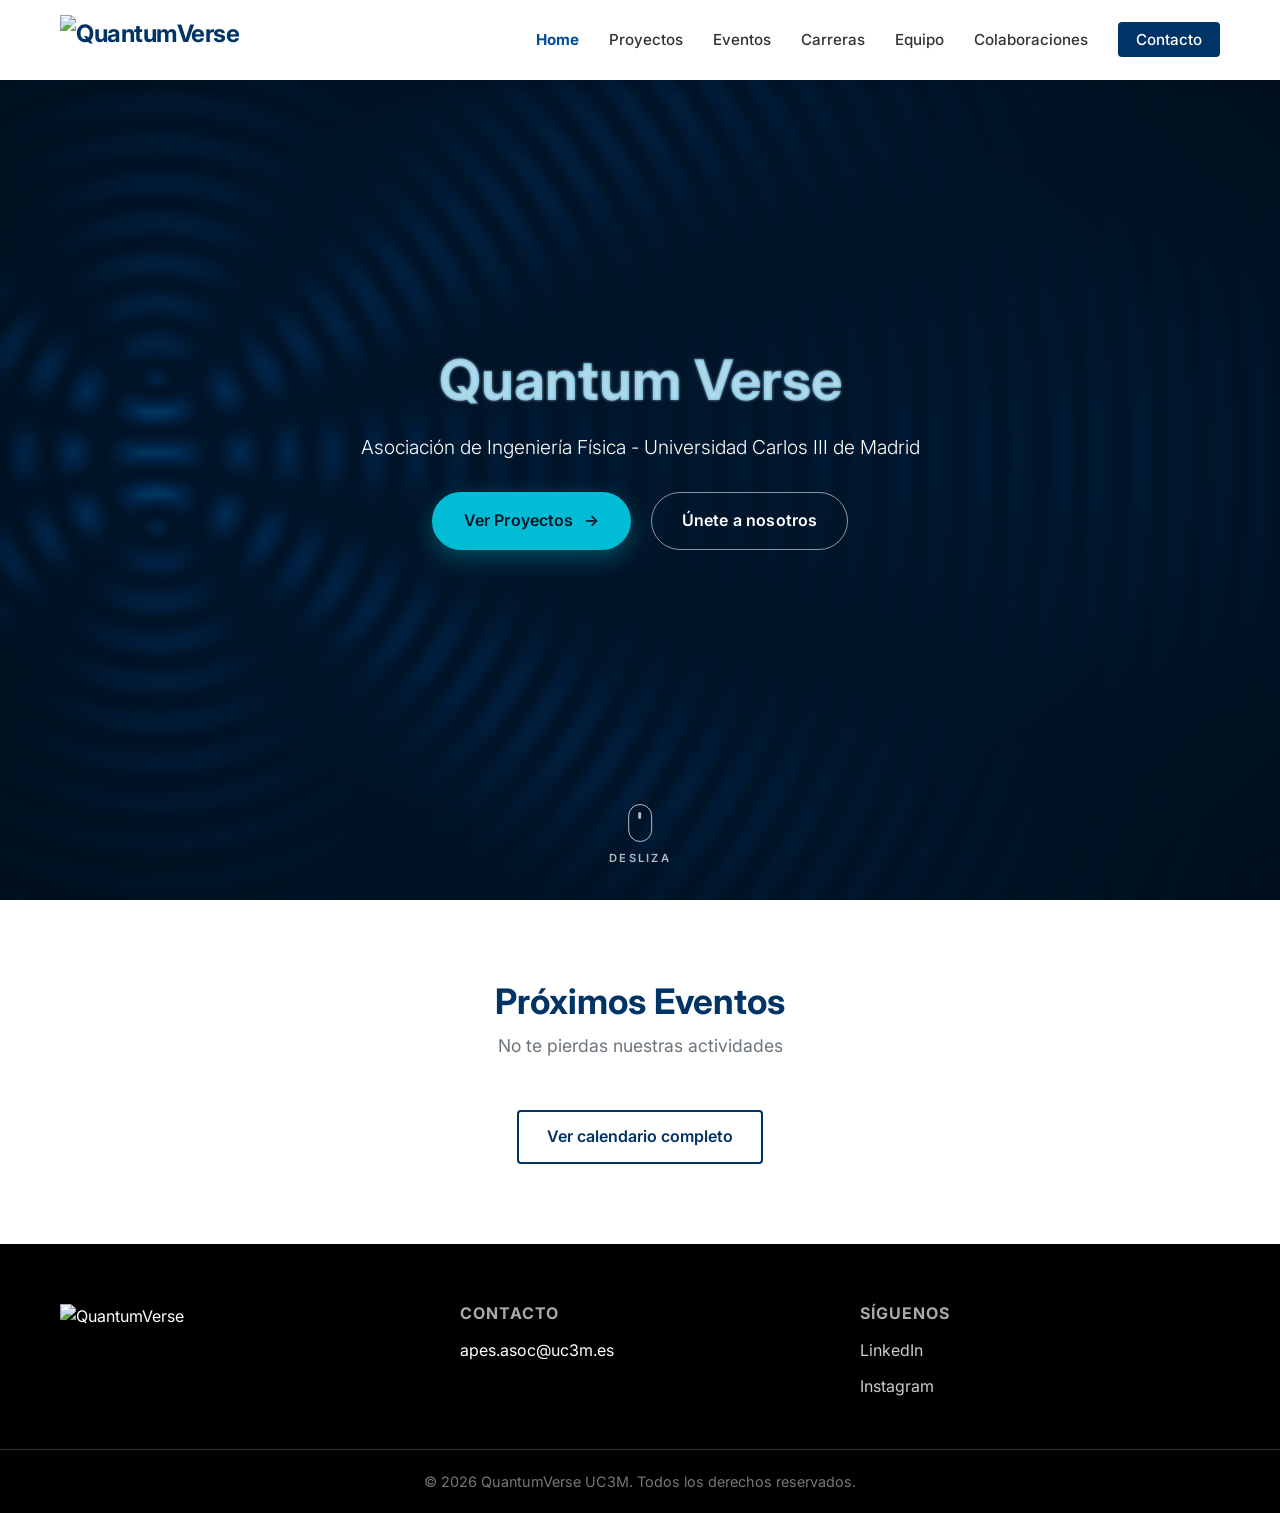
==== index.html @ 8d18c79d "Título en superposición, indicador de scroll y botones del hero - "Quantum Verse" se muestra duplica" ====
<!DOCTYPE html>
<html lang="es">
  <head>
      <meta charset="UTF-8" />
      <meta name="viewport" content="width=device-width, initial-scale=1.0" />
      <title>QuantumVerse - Asociación de Ingeniería Física UC3M</title>
      <link rel="icon" type="image/webp" href="img/logos/logo_pequeno_azul.webp" />
      <meta
        name="description"
        content="QuantumVerse: Conectando la ingeniería física con proyectos reales y el mundo profesional. Asociación de la Universidad Carlos III de Madrid."
      />
      <link rel="stylesheet" href="style.css" />
      <link rel="preconnect" href="https://fonts.googleapis.com" />
      <link rel="preconnect" href="https://fonts.gstatic.com" crossorigin />
      <link
        href="https://fonts.googleapis.com/css2?family=Inter:wght@300;400;500;600;700&display=swap"
        rel="stylesheet"
      />
  </head>

  <body>
            <!-- Navigation -->
    <nav class="navbar">
      <div class="container nav-container">
        <a href="index.html" class="logo">
          <img src="img/logos/logo_grande_blanco.webp" alt="QuantumVerse" style="height: 50px; width: auto; display: block;">
        </a>
        <button type="button" class="nav-toggle" aria-label="Abrir menú">
          <span class="hamburger"></span>
        </button>
        <ul class="nav-menu">
          <li><a href="index.html" class="nav-link active">Home</a></li>
          <li><a href="proyectos.html" class="nav-link">Proyectos</a></li>
          <li><a href="eventos.html" class="nav-link">Eventos</a></li>
          <li><a href="carreras.html" class="nav-link">Carreras</a></li>
          <li><a href="equipo.html" class="nav-link">Equipo</a></li>
          <li><a href="colaboraciones.html" class="nav-link">Colaboraciones</a></li>
          <li><a href="#contacto" class="nav-link button-primary">Contacto</a></li>
        </ul>
      </div>
    </nav>



    <!-- Hero Section -->
    <header id="hero" class="hero-section">
      <canvas id="hero-canvas" class="hero-canvas" aria-hidden="true"></canvas>
      <div class="hero-overlay"></div>
      <div class="container hero-content">
        <h1 class="hero-title quantum-title fade-in">
          <span class="qt-main">Quantum Verse</span>
          <span class="qt-ghost qt-a" aria-hidden="true">Quantum Verse</span>
          <span class="qt-ghost qt-b" aria-hidden="true">Quantum Verse</span>
        </h1>
        <p class="hero-subtitle fade-in delay-1">
          Asociación de Ingeniería Física - Universidad Carlos III de Madrid
        </p>
        <div class="hero-buttons fade-in delay-2">
          <a href="proyectos.html" class="btn btn-primary">Ver Proyectos <span aria-hidden="true">&rarr;</span></a>
          <a href="equipo.html" class="btn btn-outline">Únete a nosotros</a>
        </div>
      </div>
      <a href="#eventos" class="scroll-indicator" aria-label="Bajar a próximos eventos">
        <span class="scroll-mouse" aria-hidden="true"><span class="scroll-wheel"></span></span>
        <span class="scroll-label">Desliza</span>
      </a>
    </header>

<!-- Eventos Teaser -->
<section class="section" id="eventos">
  <div class="container">
    <div class="section-header">
      <h2>Próximos Eventos</h2>
      <p>No te pierdas nuestras actividades</p>
    </div>
<!----
    <div class="events-list">
      <div class="event-item">
        <div class="date-badge">
          <span class="day">dia</span>
          <span class="month">mes</span>
        </div>
        <div class="event-details">
          <h3>Evento</h3>
          <p>
            descripción breve del evento, charla o actividad que se va a realizar.
          </p>
          <a href="eventos.html" class="read-more">
            Más información &rarr;
          </a>
        </div>
      </div>
    </div>
  -->
    <div style="text-align: center; margin-top: 30px">
      <a
        href="eventos.html"
        class="btn btn-outline"
        style="
          border-color: var(--primary-color);
          color: var(--primary-color);
        "
      >
        Ver calendario completo
      </a>
    </div>
  </div>
</section>

    <!-- Footer -->
     <footer id="contacto">
      <!-- (Same footer content) -->
      <div class="container footer-content">
        <div class="footer-col">
          <img src="img/logos/logo_pequeno_negro.webp" alt="QuantumVerse" style="height: 80px; margin-bottom: 15px;">
          <p>
          </p>
        </div>
        <div class="footer-col">
          <h4>Contacto</h4>
          <p>apes.asoc@uc3m.es</p>
        </div>
        <div class="footer-col">
          <h4>Síguenos</h4>
          <ul class="social-links">
            <li><a href="https://www.linkedin.com/company/apes-uc3m">LinkedIn</a></li>
            <li><a href="https://www.instagram.com/qverse_uc3m/">Instagram</a></li>
          </ul>
        </div>
      </div>
      <div class="footer-bottom">
        <p>&copy; 2026 QuantumVerse UC3M. Todos los derechos reservados.</p>
      </div>
    </footer>

    <script src="script.js"></script>
    <script src="hero-waves.js"></script>
  </body>
</html>
---- style.css ----
/* =========================================
   VARIABLES GLOBALES
   ========================================= */

:root {
    --primary-color: #003366;
    --primary-light: #004d99;
    --secondary-color: #6c757d;
    --accent-color: #00bcd4;

    --text-color: #333333;
    --text-light: #f8f9fa;

    --bg-color: #ffffff;
    --bg-light: #f4f6f8;

    --border-color: #e0e0e0;

    --font-main: 'Inter', sans-serif;
    --container-width: 1200px;

    --box-shadow: 0 4px 6px rgba(0, 0, 0, 0.05);
    --transition: all 0.3s ease;
}


/* =========================================
   RESET Y ESTILOS BASE
   ========================================= */

* {
    margin: 0;
    padding: 0;
    box-sizing: border-box;
}

html {
    scroll-behavior: smooth;
}

body {
    font-family: var(--font-main);
    color: var(--text-color);
    line-height: 1.6;
    background-color: var(--bg-color);

    /* Sticky footer */
    display: flex;
    flex-direction: column;
    min-height: 100vh;
}

main.page-container {
    flex: 1;
}

h1,
h2,
h3,
h4 {
    color: var(--primary-color);
    font-weight: 700;
    line-height: 1.2;
}

a {
    text-decoration: none;
    color: inherit;
    transition: var(--transition);
}

ul {
    list-style: none;
}

img {
    max-width: 100%;
    display: block;
}


/* =========================================
   CONTENEDORES Y SECCIONES GENERALES
   ========================================= */

.container {
    max-width: var(--container-width);
    margin: 0 auto;
    padding: 0 20px;
}

.section {
    padding: 80px 0;
}

.page-section {
    padding: 60px 0;
}

.bg-light {
    background-color: var(--bg-light);
}

.bg-light-rounded {
    background-color: var(--bg-light);
    border-radius: 12px;
    padding: 40px;
    margin: 40px 0;
}


/* =========================================
   BOTONES
   ========================================= */

.btn {
    display: inline-block;
    padding: 12px 28px;
    border-radius: 4px;
    font-weight: 600;
    cursor: pointer;
    text-align: center;
    border: 2px solid transparent;
    transition: var(--transition);
}

.btn-primary {
    background-color: var(--accent-color);
    color: #fff;
}

.btn-primary:hover {
    background-color: #008ba3;
}

.btn-outline {
    border-color: #fff;
    color: #fff;
    cursor: pointer;
    transition: var(--transition);
}

.btn-outline:hover {
    background-color: #fff;
    color: var(--primary-color);
}


/* =========================================
   NAVBAR
   ========================================= */

.navbar {
    position: fixed;
    top: 0;
    left: 0;
    width: 100%;

    background-color: #ffffff;
    backdrop-filter: blur(10px);
    box-shadow: 0 2px 10px rgba(0, 0, 0, 0.1);

    z-index: 1000;
    padding: 15px 0;
}

.nav-container {
    display: flex;
    justify-content: space-between;
    align-items: center;
}

.logo {
    font-size: 1.5rem;
    font-weight: 700;
    color: var(--primary-color);
    letter-spacing: -0.5px;
}

.nav-menu {
    display: flex;
    gap: 30px;
    align-items: center;
}

.nav-link {
    font-weight: 500;
    font-size: 0.95rem;
    color: var(--text-color);
}

.nav-link:hover,
.nav-link.active {
    color: var(--primary-light);
    font-weight: 700;
}

.nav-link.button-primary {
    padding: 8px 18px;
    background-color: var(--primary-color);
    color: #fff;
    border-radius: 4px;
}

.nav-link.button-primary:hover {
    background-color: var(--primary-light);
}


/* =========================================
   MENÚ HAMBURGUESA
   ========================================= */

.nav-toggle {
    display: none;
    background: none;
    border: none;
    cursor: pointer;
    padding: 10px;
    border-radius: 8px;
}

.nav-toggle:focus-visible {
    outline: 2px solid var(--accent-color);
    outline-offset: 4px;
}

.hamburger {
    display: block;
    width: 25px;
    height: 3px;
    background-color: var(--text-color);
    position: relative;
}

.hamburger::before,
.hamburger::after {
    content: '';
    position: absolute;
    left: 0;

    width: 100%;
    height: 3px;
    background-color: var(--text-color);
}

.hamburger::before {
    top: -8px;
}

.hamburger::after {
    bottom: -8px;
}


/* =========================================
   HERO DE LA PÁGINA PRINCIPAL
   ========================================= */

.hero-section {
    height: 100vh;
    /* Fallback si no hay JS; el canvas de interferencia se pinta encima */
    background: linear-gradient(135deg, #001428 0%, var(--primary-color) 100%);

    position: relative;
    overflow: hidden;
    display: flex;
    align-items: center;

    color: #fff;
    text-align: center;
    margin-bottom: 0;
}

.hero-overlay {
    position: absolute;
    top: 0;
    left: 0;

    width: 100%;
    height: 100%;

    /* Viñeta: oscurece el centro (texto) y los bordes sin tapar las franjas */
    background:
        radial-gradient(
            ellipse 45% 35% at 50% 50%,
            rgba(0, 20, 40, 0.55) 0%,
            rgba(0, 20, 40, 0) 100%
        ),
        radial-gradient(
            ellipse at center,
            rgba(0, 0, 0, 0) 55%,
            rgba(0, 10, 20, 0.6) 100%
        );

    z-index: 1;
    pointer-events: none;
}

.hero-canvas {
    position: absolute;
    inset: 0;
    width: 100%;
    height: 100%;
    display: block;
    z-index: 0;
    pointer-events: none;
}

.hero-content {
    position: relative;
    z-index: 2;
    max-width: 800px;
}

.hero-title {
    font-size: 3.5rem;
    margin-bottom: 20px;
    color: #fff;
    line-height: 1.1;
}

.hero-subtitle {
    font-size: 1.2rem;
    margin-bottom: 30px;
    opacity: 0.9;
    font-weight: 300;
}

.hero-buttons {
    display: flex;
    gap: 20px;
    justify-content: center;
}

/* --- Título "en superposición" ---------------------------------------
   Dos copias fantasma desplazadas = dos estados. Al observarlo (hover o
   scroll) --spread pasa de 1 a 0 y el título colapsa a un único estado. */

@property --spread {
    syntax: '<number>';
    inherits: true;
    initial-value: 1;
}

.quantum-title {
    --spread: 1;
    position: relative;
    display: inline-block;
    cursor: default;
    transition: --spread 0.8s cubic-bezier(0.2, 0.8, 0.2, 1);
}

.quantum-title:hover,
.quantum-title.collapsed {
    --spread: 0;
}

.qt-main {
    display: inline-block;
    filter: blur(calc(1.5px * var(--spread)));
    opacity: calc(1 - 0.45 * var(--spread));
}

.qt-ghost {
    position: absolute;
    inset: 0;
    pointer-events: none;
    user-select: none;
    opacity: calc(0.6 * var(--spread));
    filter: blur(calc(0.6px * var(--spread)));
    mix-blend-mode: screen;
}

.qt-a {
    color: var(--accent-color);
    animation: qt-state-a 4.5s ease-in-out infinite alternate;
}

.qt-b {
    color: #7fa8ff;
    animation: qt-state-b 5.5s ease-in-out infinite alternate;
}

@keyframes qt-state-a {
    from { translate: calc(-12px * var(--spread)) calc(-3px * var(--spread)); }
    to   { translate: calc(-7px * var(--spread)) calc(2px * var(--spread)); }
}

@keyframes qt-state-b {
    from { translate: calc(11px * var(--spread)) calc(3px * var(--spread)); }
    to   { translate: calc(6px * var(--spread)) calc(-2px * var(--spread)); }
}

/* --- Botones del hero: uno relleno, otro solo borde ------------------ */

.hero-buttons .btn {
    display: inline-flex;
    align-items: center;
    justify-content: center;
    gap: 10px;
    min-width: 190px;
    padding: 14px 30px;
    border-radius: 999px;
    letter-spacing: 0.01em;
}

.hero-buttons .btn-primary {
    background-color: var(--accent-color);
    border-color: var(--accent-color);
    color: #001428;
    box-shadow: 0 8px 24px rgba(0, 188, 212, 0.35);
}

.hero-buttons .btn-primary span {
    transition: transform 0.3s ease;
}

.hero-buttons .btn-primary:hover {
    background-color: #2fd3e8;
    border-color: #2fd3e8;
    box-shadow: 0 10px 30px rgba(0, 188, 212, 0.5);
    transform: translateY(-2px);
}

.hero-buttons .btn-primary:hover span {
    transform: translateX(4px);
}

.hero-buttons .btn-outline {
    background-color: transparent;
    border: 1.5px solid rgba(255, 255, 255, 0.55);
    color: #fff;
}

.hero-buttons .btn-outline:hover {
    background-color: rgba(255, 255, 255, 0.08);
    border-color: #fff;
    color: #fff;
    transform: translateY(-2px);
}

.hero-buttons .btn:focus-visible,
.scroll-indicator:focus-visible {
    outline: 2px solid #fff;
    outline-offset: 4px;
}

/* --- Indicador de scroll --------------------------------------------- */

.scroll-indicator {
    position: absolute;
    left: 50%;
    bottom: 32px;
    z-index: 2;
    transform: translateX(-50%);

    display: flex;
    flex-direction: column;
    align-items: center;
    gap: 8px;

    color: rgba(255, 255, 255, 0.7);
    font-size: 0.7rem;
    font-weight: 600;
    letter-spacing: 0.2em;
    text-transform: uppercase;
    transition: opacity 0.4s ease, color 0.3s ease;
}

.scroll-indicator:hover {
    color: #fff;
}

.scroll-indicator.hidden {
    opacity: 0;
    pointer-events: none;
}

.scroll-mouse {
    width: 24px;
    height: 38px;
    border: 1.5px solid currentColor;
    border-radius: 12px;
    display: flex;
    justify-content: center;
    padding-top: 7px;
}

.scroll-wheel {
    width: 3px;
    height: 7px;
    border-radius: 2px;
    background-color: currentColor;
    animation: scroll-wheel 1.8s ease-in-out infinite;
}

@keyframes scroll-wheel {
    0%   { transform: translateY(0); opacity: 1; }
    70%  { transform: translateY(10px); opacity: 0; }
    100% { transform: translateY(0); opacity: 0; }
}

#eventos {
    scroll-margin-top: 80px;
}

@media (max-height: 620px) {
    .scroll-indicator {
        display: none;
    }
}

@media (prefers-reduced-motion: reduce) {
    .qt-a,
    .qt-b,
    .scroll-wheel {
        animation: none;
    }

    .qt-a { translate: calc(-9px * var(--spread)) 0; }
    .qt-b { translate: calc(9px * var(--spread)) 0; }
}


/* =========================================
   CABECERAS DE PÁGINAS INTERNAS
   ========================================= */

.page-header {
    background: linear-gradient(
        135deg,
        var(--primary-color) 0%,
        var(--primary-light) 100%
    );

    color: #fff;
    padding: 120px 0 60px;
    text-align: center;
}

.page-header h1 {
    color: #fff;
    font-size: 2.5rem;
    margin-bottom: 10px;
}

.page-header p {
    font-size: 1.2rem;
    opacity: 0.9;
}


/* =========================================
   TÍTULOS DE SECCIÓN
   ========================================= */

.join-section {
    padding-top: 60px;
    padding-bottom: 20px;
}

.join-banner {
    display: flex;
    align-items: center;
    justify-content: space-between;
    gap: 30px;
    background: linear-gradient(135deg, #f4f9ff 0%, #edf6ff 100%);
    border: 1px solid #dfeeff;
    border-radius: 18px;
    padding: 30px 32px;
    box-shadow: 0 10px 30px rgba(0, 51, 102, 0.08);
}

.join-content {
    flex: 1;
}

.join-content h2 {
    font-size: clamp(1.8rem, 2vw, 2.5rem);
    margin: 10px 0 8px;
    color: var(--primary-color);
}

.join-content p {
    color: var(--secondary-color);
    font-size: 1.02rem;
    max-width: 700px;
}

.tag-active-home {
    display: inline-block;
    background-color: rgba(0, 188, 212, 0.12);
    color: var(--primary-color);
    border-radius: 999px;
    padding: 6px 14px;
    font-size: 0.74rem;
    font-weight: 700;
    letter-spacing: 0.04em;
    text-transform: uppercase;
}

.collab-logos-wrapper {
    background: #fff;
    border: 1px solid var(--border-color);
    border-radius: 16px;
    padding: 28px 24px;
    max-width: 960px;
    margin: 0 auto 30px;
    box-shadow: 0 8px 20px rgba(0, 0, 0, 0.04);
}

.collab-logos {
    display: grid;
    grid-template-columns: repeat(3, minmax(180px, 1fr));
    align-items: center;
    gap: 24px;
}

.collab-logo-wrap {
    display: flex;
    align-items: center;
    justify-content: center;
    width: 100%;
    max-width: 300px;
    min-height: 180px;
    margin: 0 auto;
    background: #fff;
    border-radius: 14px;
    padding: 18px;
}

.collab-logo {
    width: 100%;
    max-width: 280px;
    height: 170px;
    object-fit: contain;
    margin: 0 auto;
    filter: drop-shadow(0 6px 12px rgba(0, 51, 102, 0.05));
}

.collab-logo-qm-img {
    background: #fff;
}

.section-header {
    text-align: center;
    margin-bottom: 50px;
}

.section-header h2 {
    font-size: 2.2rem;
    margin-bottom: 10px;
}

.section-header p {
    color: var(--secondary-color);
    font-size: 1.1rem;
}

.section-title {
    margin-bottom: 40px;
}

.section-title h2 {
    font-size: 1.8rem;
    margin-bottom: 10px;
}

.divider {
    width: 60px;
    height: 3px;
    background-color: var(--accent-color);
    border-radius: 2px;
}


/* =========================================
   SISTEMAS DE GRID
   ========================================= */

.grid {
    display: grid;
    gap: 30px;
}

.projects-grid {
    display: grid;
    grid-template-columns: repeat(auto-fit, minmax(320px, 1fr));
    gap: 30px;
    margin-top: 40px;
}

.careers-grid {
    grid-template-columns: repeat(auto-fit, minmax(280px, 1fr));
}


/* =========================================
   TARJETAS GENERALES
   ========================================= */

.card {
    background: #fff;
    border-radius: 8px;
    overflow: hidden;

    box-shadow: var(--box-shadow);
    transition: var(--transition);
    border: 1px solid var(--border-color);
}

.card:hover {
    transform: translateY(-5px);
    box-shadow: 0 10px 20px rgba(0, 0, 0, 0.1);
}

.card-content {
    padding: 25px;
}

.card h3 {
    margin-bottom: 10px;
    font-size: 1.4rem;
}


/* =========================================
   ETIQUETAS
   ========================================= */

.tag {
    display: inline-block;

    padding: 4px 10px;
    margin-bottom: 15px;

    background-color: var(--bg-light);
    color: var(--secondary-color);
    border-radius: 20px;

    font-size: 0.75rem;
    text-transform: uppercase;
    font-weight: 700;
}

.tag.active {
    background-color: #e3f2fd;
    color: #1976d2;
}

.tag.completed {
    background-color: #e8f5e9;
    color: #388e3c;
}


/* =========================================
   ENLACES DE LECTURA
   ========================================= */

.read-more {
    display: inline-block;
    margin-top: 15px;

    color: var(--primary-color);
    font-weight: 600;
    font-size: 0.9rem;
}

.read-more:hover {
    color: var(--accent-color);
}


/* =========================================
   LISTAS TIPO ARTÍCULO / ÍNDICE
   ========================================= */

.list-view {
    display: flex;
    flex-direction: column;
    gap: 15px;
}

.list-item {
    background: #fff;
    border: 1px solid var(--border-color);
    border-radius: 6px;
    transition: var(--transition);
}

.list-item:hover {
    background-color: #fafafa;
    border-color: #ccc;
}

.list-link {
    display: block;
    padding: 20px;
}

.list-link h3 {
    font-size: 1.2rem;
    margin-bottom: 5px;
    color: var(--text-color);
}

.list-link .meta {
    font-size: 0.85rem;
    color: var(--secondary-color);
}


/* =========================================
   CARRERAS
   ========================================= */

.career-item {
    background: #fff;
    padding: 30px;
    border-radius: 8px;
    text-align: center;

    border-top: 4px solid var(--primary-color);
    box-shadow: var(--box-shadow);
}

.icon-box {
    font-size: 2.5rem;
    margin-bottom: 20px;
}


/* =========================================
   EVENTOS
   ========================================= */

.events-list {
    display: flex;
    flex-direction: column;
    gap: 20px;
}

.event-item {
    display: flex;
    align-items: center;

    background: #fff;
    border-radius: 8px;
    overflow: hidden;

    border: 1px solid var(--border-color);
}

.date-badge {
    min-width: 100px;
    padding: 20px;

    background-color: var(--primary-color);
    color: #fff;
    text-align: center;
}

.date-badge .day {
    display: block;
    font-size: 1.8rem;
    font-weight: 700;
    line-height: 1;
}

.date-badge .month {
    text-transform: uppercase;
    font-size: 0.8rem;
    letter-spacing: 1px;
}

.event-details {
    padding: 20px;
    flex: 1;
}

.location {
    display: block;
    margin-top: 10px;

    font-size: 0.9rem;
    color: var(--secondary-color);
}


/* =========================================
   EQUIPO
   ========================================= */

.recruitment-section {
    max-width: 900px;
    margin: 0 auto;
}

.recruitment-intro {
    margin-bottom: 30px;
    text-align: center;
}

.recruitment-intro h2 {
    margin-bottom: 12px;
}

.open-positions {
    display: flex;
    flex-direction: column;
    gap: 12px;
}

.position-item {
    background-color: #fff;
    border: 1px solid var(--border-color);
    border-left: 4px solid var(--accent-color);
    border-radius: 6px;
    box-shadow: var(--box-shadow);
}

.position-item summary {
    padding: 20px 24px;
    color: var(--primary-color);
    cursor: pointer;
    font-size: 1.1rem;
    font-weight: 700;
    list-style-position: inside;
}

.position-item summary::marker {
    color: var(--accent-color);
}

.position-content {
    padding: 0 24px 24px 42px;
    color: var(--text-color);
}

.position-content p {
    margin-bottom: 14px;
}

.recruitment-form-link {
    display: block;
    width: fit-content;
    margin: 24px auto 0;
    margin-right: auto;
    margin-left: auto;
    font-size: 0.9rem;
}

.grid.team-grid {
    display: grid;
    grid-template-columns: repeat(auto-fit, minmax(220px, 1fr));
    gap: 25px;
    padding: 40px 0;
}

.team-member {
    background-color: #ffffff;
    border-radius: 12px;
    box-shadow: 0 4px 15px rgba(0, 0, 0, 0.08);

    overflow: hidden;
    padding: 0;

    display: flex;
    flex-direction: column;
    align-items: center;
    text-align: center;

    transition: transform 0.3s ease;
}

.team-member:hover {
    transform: translateY(-5px);
}

.team-avatar {
    width: 100%;
    height: 320px;

    border-radius: 0;
    object-fit: cover;
    object-position: center top;

    display: block;
}

.team-member h3 {
    padding: 0 20px;
    margin-top: 15px;
    margin-bottom: 5px;

    color: #1a1a1a;
    font-weight: 700;
    white-space: nowrap;
}

.team-member .role {
    color: #00bcd4;
    font-weight: 600;

    margin-bottom: 15px;
    padding: 0 20px;
}

.team-member .bio {
    font-size: 0.9rem;
    line-height: 1.6;

    padding: 0 25px 25px 25px;

    color: #555;
    font-weight: 300;
}


/* =========================================
   VÍDEOS RESPONSIVE
   ========================================= */

.video-container {
    position: relative;
    padding-bottom: 125%;
    height: 0;

    overflow: hidden;
    margin: 20px 0;
    border-radius: 12px;
}

.video-container iframe {
    position: absolute;
    top: 0;
    left: 0;

    width: 100%;
    height: 100%;

    border: none;
}


/* =========================================
   ARTÍCULOS ESPECÍFICOS
   ========================================= */

.article-niebla p {
    margin-bottom: 25px;
}


/* =========================================
   ELEMENTOS EXTRA / UTILIDADES
   ========================================= */

#extra-items {
    width: 100%;
}


/* =========================================
   FOOTER
   ========================================= */

footer {
    background-color: #000000;
    color: #fff;

    padding: 60px 0 20px;
    margin-top: auto;
}

.footer-content {
    display: grid;
    grid-template-columns: repeat(auto-fit, minmax(250px, 1fr));

    gap: 40px;
    margin-bottom: 40px;
}

.footer-col h3 {
    color: #fff;
    margin-bottom: 20px;
}

.footer-col h4 {
    color: #aaa;
    margin-bottom: 15px;

    font-size: 1rem;
    text-transform: uppercase;
    letter-spacing: 1px;
}

.social-links li {
    margin-bottom: 10px;
}

.social-links a {
    color: #fff;
    opacity: 0.8;
}

.social-links a:hover {
    opacity: 1;
    color: var(--accent-color);
}

.footer-bottom {
    text-align: center;

    padding-top: 20px;
    border-top: 1px solid #333;

    font-size: 0.9rem;
    color: #777;
}


/* =========================================
   ANIMACIONES
   ========================================= */

.fade-in {
    opacity: 0;
    transform: translateY(20px);

    animation: fadeIn 1s forwards;
}

.delay-1 {
    animation-delay: 0.2s;
}

.delay-2 {
    animation-delay: 0.4s;
}

@keyframes fadeIn {
    to {
        opacity: 1;
        transform: translateY(0);
    }
}


/* =========================================
   RESPONSIVE - TABLET Y MÓVIL
   ========================================= */

@media (max-width: 768px) {
    .nav-menu {
        position: fixed;
        top: 70px;
        left: 0;

        width: 100%;
        min-height: calc(100vh - 70px);

        background-color: #fff;
        flex-direction: column;
        justify-content: flex-start;

        padding: 20px;
        box-shadow: 0 4px 6px rgba(0, 0, 0, 0.1);

        display: none;
        visibility: hidden;
        opacity: 0;
        transition: opacity 0.25s ease-in-out, visibility 0.25s ease-in-out;
        z-index: 1001;
        pointer-events: auto;
    }

    .nav-menu.active {
        display: flex;
        visibility: visible;
        opacity: 1;
    }

    .nav-toggle {
        display: block;
        z-index: 1002;
        pointer-events: auto;
    }

    .hero-title {
        font-size: 2.5rem;
    }

    .hero-buttons {
        flex-direction: column;
    }

    .page-header h1 {
        font-size: 2rem;
    }

    .event-item {
        flex-direction: column;
        align-items: stretch;
    }

    .date-badge {
        width: 100%;
    }

    .team-member h3 {
        white-space: normal;
    }
}
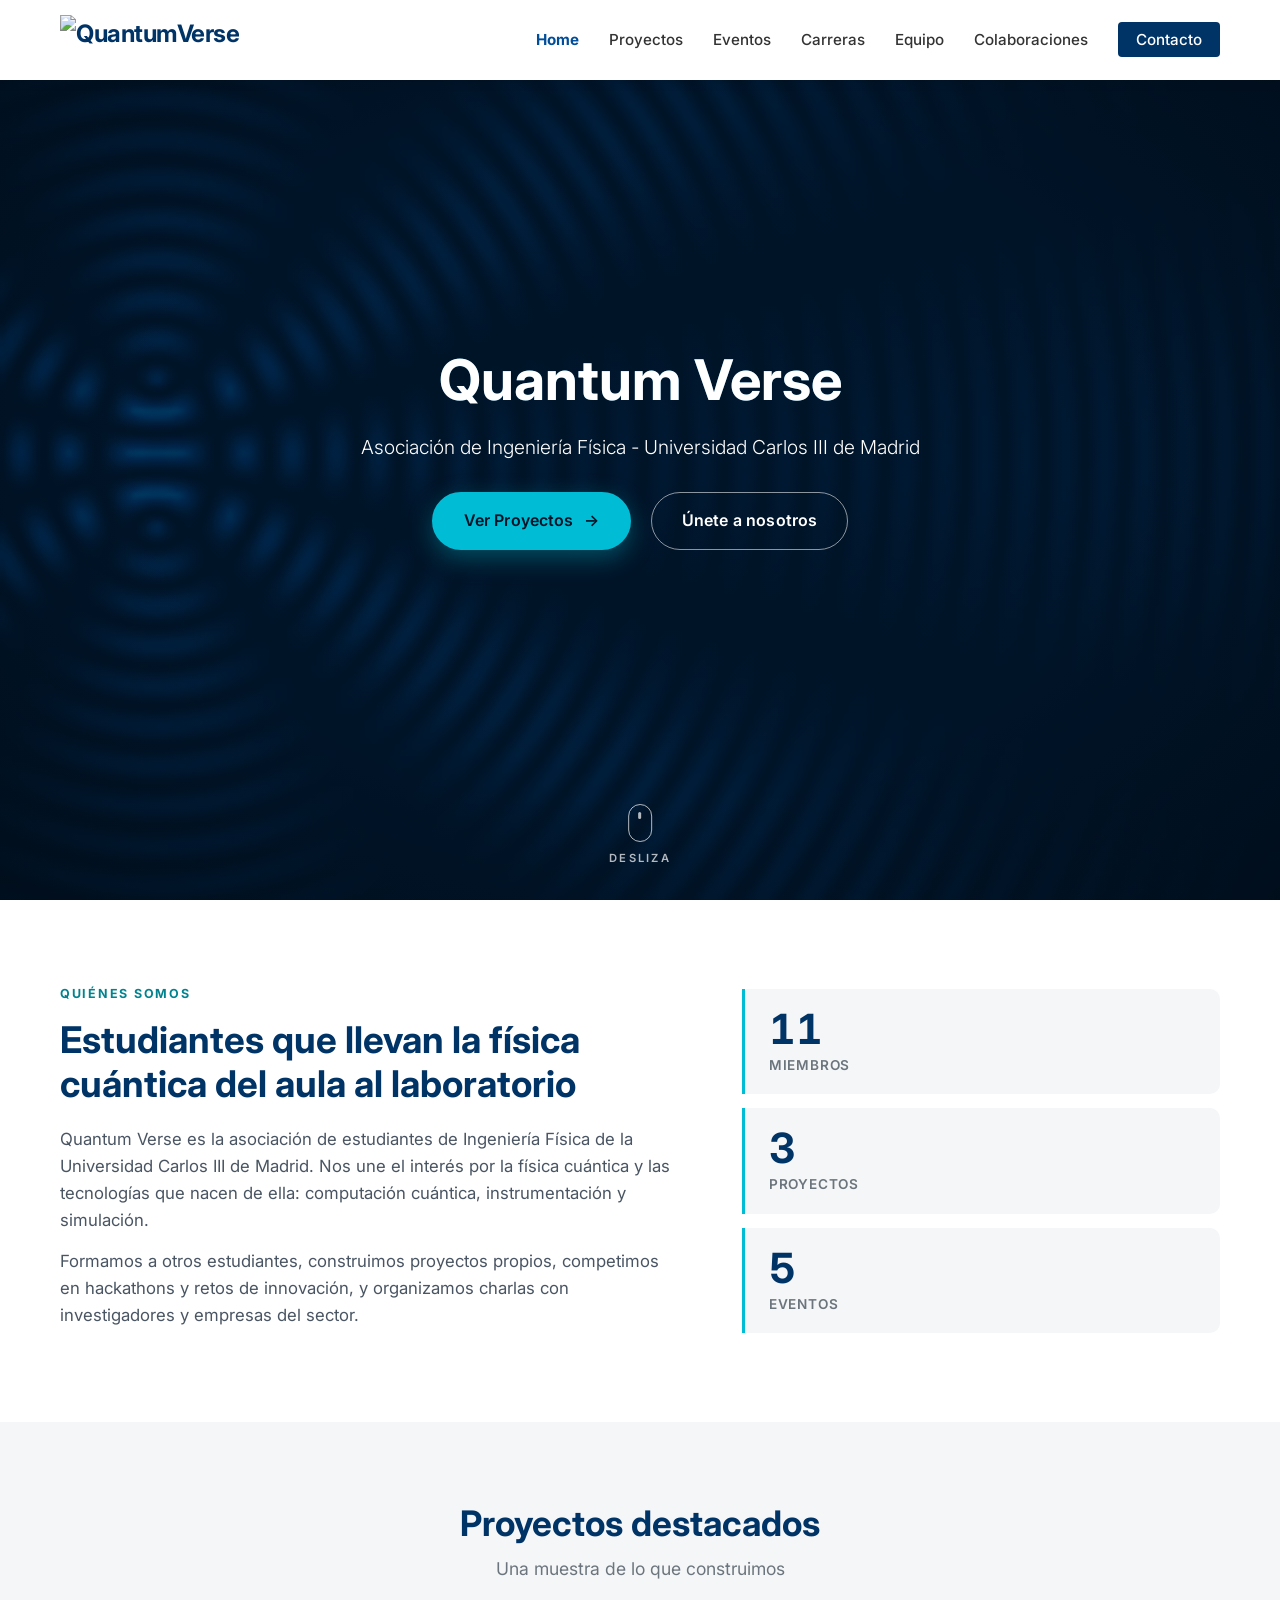
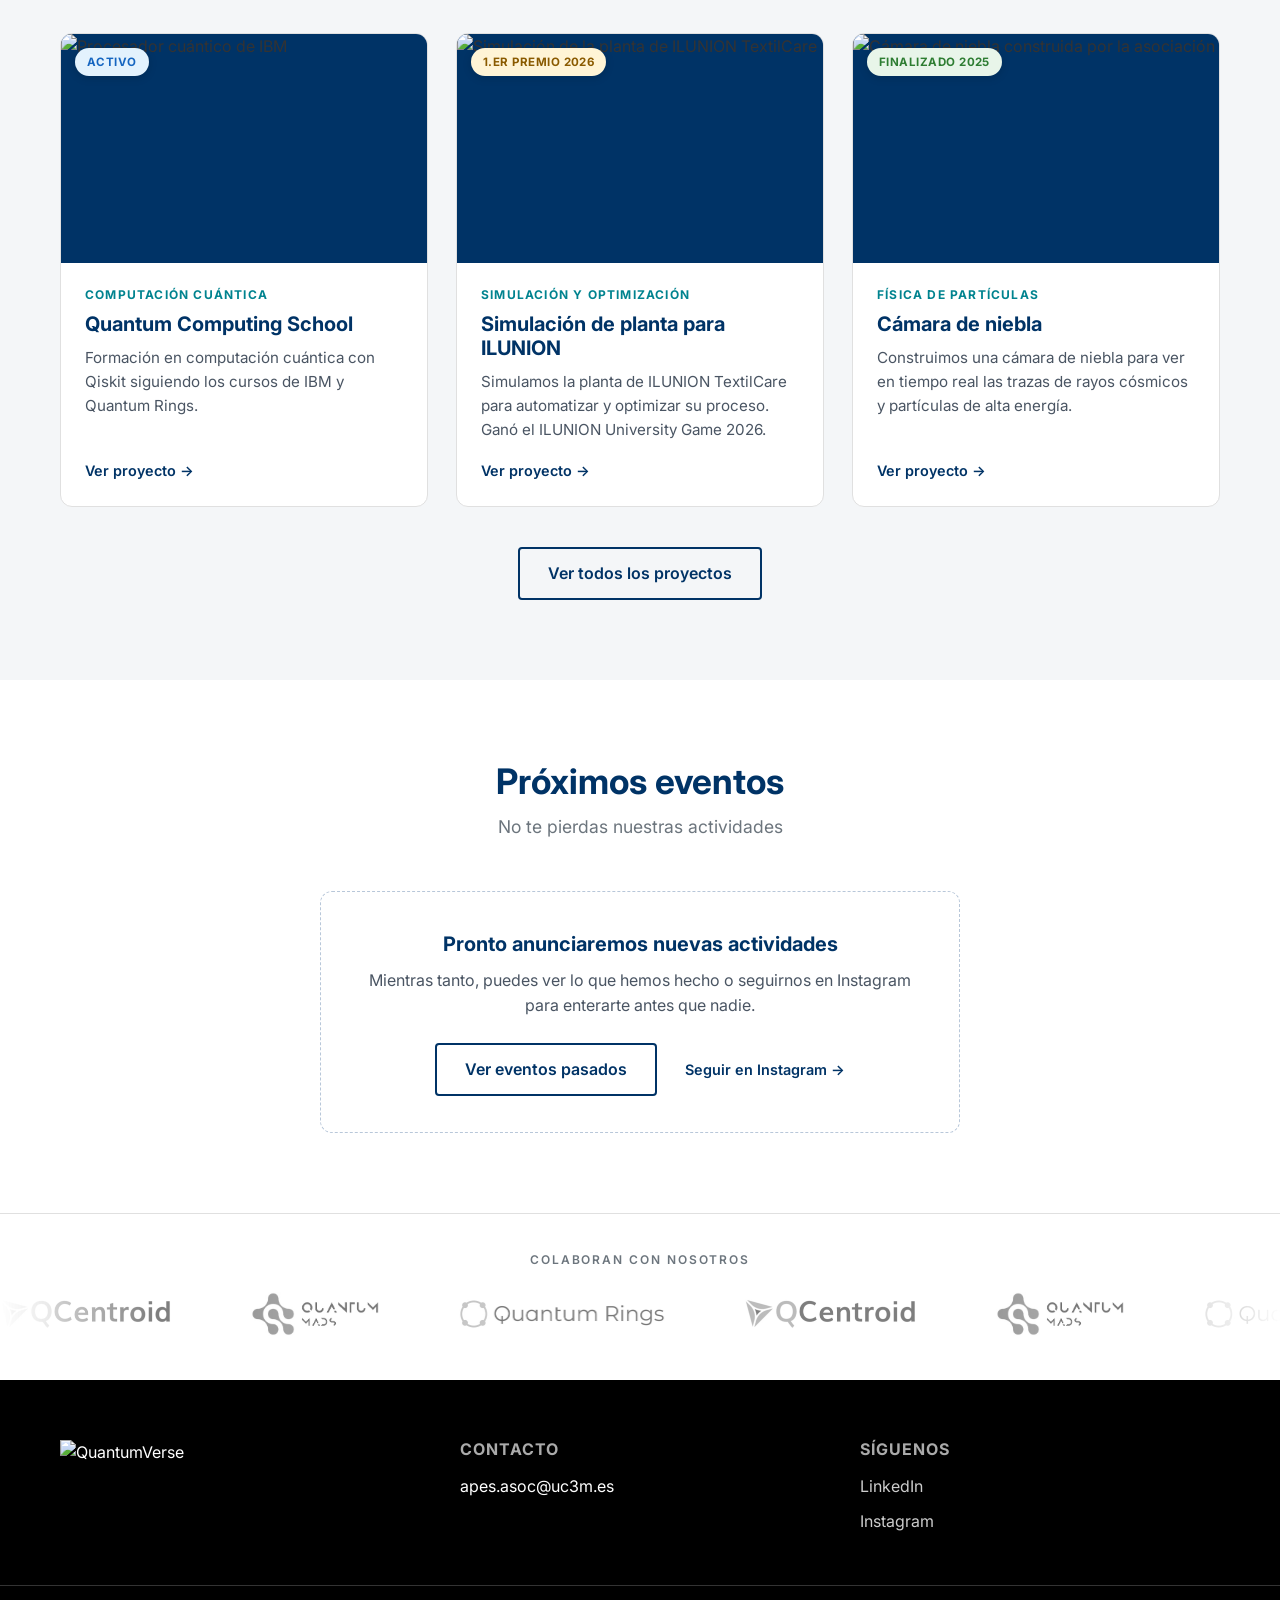
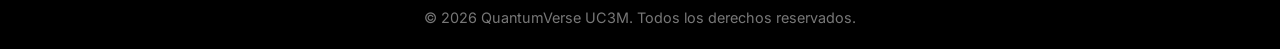
==== commit 85095342: "Home: quiénes somos, proyectos destacados, eventos y colaboradores - Quiénes somos con descripción y" ====
--- a/index.html
+++ b/index.html
@@ -60,52 +60,166 @@
           <a href="equipo.html" class="btn btn-outline">Únete a nosotros</a>
         </div>
       </div>
-      <a href="#eventos" class="scroll-indicator" aria-label="Bajar a próximos eventos">
+      <a href="#quienes-somos" class="scroll-indicator" aria-label="Bajar a quiénes somos">
         <span class="scroll-mouse" aria-hidden="true"><span class="scroll-wheel"></span></span>
         <span class="scroll-label">Desliza</span>
       </a>
     </header>
 
-<!-- Eventos Teaser -->
-<section class="section" id="eventos">
-  <div class="container">
-    <div class="section-header">
-      <h2>Próximos Eventos</h2>
-      <p>No te pierdas nuestras actividades</p>
-    </div>
-<!----
-    <div class="events-list">
-      <div class="event-item">
-        <div class="date-badge">
-          <span class="day">dia</span>
-          <span class="month">mes</span>
-        </div>
-        <div class="event-details">
-          <h3>Evento</h3>
+    <!-- Quiénes somos -->
+    <section class="section about-section" id="quienes-somos">
+      <div class="container about-grid">
+        <div class="about-text">
+          <span class="eyebrow">Quiénes somos</span>
+          <h2>Estudiantes que llevan la física cuántica del aula al laboratorio</h2>
           <p>
-            descripción breve del evento, charla o actividad que se va a realizar.
+            Quantum Verse es la asociación de estudiantes de Ingeniería Física de la
+            Universidad Carlos III de Madrid. Nos une el interés por la física cuántica
+            y las tecnologías que nacen de ella: computación cuántica, instrumentación
+            y simulación.
           </p>
-          <a href="eventos.html" class="read-more">
-            Más información &rarr;
-          </a>
-        </div>
-      </div>
-    </div>
-  -->
-    <div style="text-align: center; margin-top: 30px">
-      <a
-        href="eventos.html"
-        class="btn btn-outline"
-        style="
-          border-color: var(--primary-color);
-          color: var(--primary-color);
-        "
-      >
-        Ver calendario completo
-      </a>
-    </div>
-  </div>
-</section>
+          <p>
+            Formamos a otros estudiantes, construimos proyectos propios, competimos en
+            hackathons y retos de innovación, y organizamos charlas con investigadores
+            y empresas del sector.
+          </p>
+        </div>
+        <dl class="stats">
+          <div class="stat">
+            <dt>Miembros</dt>
+            <dd><span class="counter" data-target="11">11</span></dd>
+          </div>
+          <div class="stat">
+            <dt>Proyectos</dt>
+            <dd><span class="counter" data-target="3">3</span></dd>
+          </div>
+          <div class="stat">
+            <dt>Eventos</dt>
+            <dd><span class="counter" data-target="5">5</span></dd>
+          </div>
+        </dl>
+      </div>
+    </section>
+
+    <!-- Proyectos destacados -->
+    <section class="section bg-light" id="proyectos-destacados">
+      <div class="container">
+        <div class="section-header">
+          <h2>Proyectos destacados</h2>
+          <p>Una muestra de lo que construimos</p>
+        </div>
+        <div class="featured-grid">
+          <article class="featured-card">
+            <a href="articulo.html?id=quantumschool" class="featured-link">
+              <div class="featured-media">
+                <img src="img/proyectos/quantum/IBMQChip.webp" alt="Procesador cuántico de IBM" loading="lazy" />
+                <span class="status status-active">Activo</span>
+              </div>
+              <div class="featured-body">
+                <span class="area">Computación cuántica</span>
+                <h3>Quantum Computing School</h3>
+                <p>Formación en computación cuántica con Qiskit siguiendo los cursos de IBM y Quantum Rings.</p>
+                <span class="read-more">Ver proyecto &rarr;</span>
+              </div>
+            </a>
+          </article>
+          <article class="featured-card">
+            <a href="articulo.html?id=ilunion-26" class="featured-link">
+              <div class="featured-media">
+                <img src="img/eventos/ilunion_26/simulacion-planta.webp" alt="Simulación de la planta de ILUNION TextilCare" loading="lazy" />
+                <span class="status status-award">1.er premio 2026</span>
+              </div>
+              <div class="featured-body">
+                <span class="area">Simulación y optimización</span>
+                <h3>Simulación de planta para ILUNION</h3>
+                <p>Simulamos la planta de ILUNION TextilCare para automatizar y optimizar su proceso. Ganó el ILUNION University Game 2026.</p>
+                <span class="read-more">Ver proyecto &rarr;</span>
+              </div>
+            </a>
+          </article>
+          <article class="featured-card">
+            <a href="articulo.html?id=niebla" class="featured-link">
+              <div class="featured-media">
+                <img src="img/proyectos/niebla/pesas.webp" alt="Cámara de niebla construida por la asociación" loading="lazy" />
+                <span class="status status-done">Finalizado 2025</span>
+              </div>
+              <div class="featured-body">
+                <span class="area">Física de partículas</span>
+                <h3>Cámara de niebla</h3>
+                <p>Construimos una cámara de niebla para ver en tiempo real las trazas de rayos cósmicos y partículas de alta energía.</p>
+                <span class="read-more">Ver proyecto &rarr;</span>
+              </div>
+            </a>
+          </article>
+        </div>
+        <div class="section-cta">
+          <a href="proyectos.html" class="btn btn-outline-dark">Ver todos los proyectos</a>
+        </div>
+      </div>
+    </section>
+
+    <!-- Próximos eventos -->
+    <section class="section" id="eventos">
+      <div class="container">
+        <div class="section-header">
+          <h2>Próximos eventos</h2>
+          <p>No te pierdas nuestras actividades</p>
+        </div>
+        <!--
+          Cuando haya un evento confirmado, sustituye el bloque .events-empty
+          por una tarjeta como esta:
+
+          <div class="events-list">
+            <div class="event-item">
+              <div class="date-badge">
+                <span class="day">29</span>
+                <span class="month">MAY</span>
+              </div>
+              <div class="event-details">
+                <h3>Título del evento</h3>
+                <p>Descripción breve de la charla o actividad.</p>
+                <a href="eventos.html" class="read-more">Más información &rarr;</a>
+              </div>
+            </div>
+          </div>
+        -->
+        <div class="events-empty">
+          <p class="events-empty-title">Pronto anunciaremos nuevas actividades</p>
+          <p>Mientras tanto, puedes ver lo que hemos hecho o seguirnos en Instagram para enterarte antes que nadie.</p>
+          <div class="events-empty-actions">
+            <a href="eventos.html" class="btn btn-outline-dark">Ver eventos pasados</a>
+            <a href="https://www.instagram.com/qverse_uc3m/" class="read-more" target="_blank" rel="noopener">Seguir en Instagram &rarr;</a>
+          </div>
+        </div>
+      </div>
+    </section>
+
+    <!-- Colaboradores -->
+    <section class="partners-strip" aria-labelledby="partners-title">
+      <div class="container">
+        <p class="partners-title" id="partners-title">Colaboran con nosotros</p>
+      </div>
+      <div class="marquee">
+        <div class="marquee-track">
+          <ul class="marquee-group">
+            <li><img src="img/colaboraciones/qc_strip.webp" alt="QCentroid" class="partner-logo" /></li>
+            <li><img src="img/colaboraciones/qm_strip.webp" alt="Quantum Mads" class="partner-logo partner-logo-tall" /></li>
+            <li><img src="img/colaboraciones/qr_strip.webp" alt="Quantum Rings" class="partner-logo" /></li>
+            <li aria-hidden="true"><img src="img/colaboraciones/qc_strip.webp" alt="" class="partner-logo" /></li>
+            <li aria-hidden="true"><img src="img/colaboraciones/qm_strip.webp" alt="" class="partner-logo partner-logo-tall" /></li>
+            <li aria-hidden="true"><img src="img/colaboraciones/qr_strip.webp" alt="" class="partner-logo" /></li>
+          </ul>
+          <ul class="marquee-group" aria-hidden="true">
+            <li><img src="img/colaboraciones/qc_strip.webp" alt="" class="partner-logo" /></li>
+            <li><img src="img/colaboraciones/qm_strip.webp" alt="" class="partner-logo partner-logo-tall" /></li>
+            <li><img src="img/colaboraciones/qr_strip.webp" alt="" class="partner-logo" /></li>
+            <li><img src="img/colaboraciones/qc_strip.webp" alt="" class="partner-logo" /></li>
+            <li><img src="img/colaboraciones/qm_strip.webp" alt="" class="partner-logo partner-logo-tall" /></li>
+            <li><img src="img/colaboraciones/qr_strip.webp" alt="" class="partner-logo" /></li>
+          </ul>
+        </div>
+      </div>
+    </section>
 
     <!-- Footer -->
      <footer id="contacto">
--- a/style.css
+++ b/style.css
@@ -358,8 +358,8 @@
 
 .qt-main {
     display: inline-block;
-    filter: blur(calc(1.5px * var(--spread)));
-    opacity: calc(1 - 0.45 * var(--spread));
+    position: relative;
+    z-index: 1;
 }
 
 .qt-ghost {
@@ -367,9 +367,7 @@
     inset: 0;
     pointer-events: none;
     user-select: none;
-    opacity: calc(0.6 * var(--spread));
-    filter: blur(calc(0.6px * var(--spread)));
-    mix-blend-mode: screen;
+    opacity: calc(0.45 * var(--spread));
 }
 
 .qt-a {
@@ -383,13 +381,13 @@
 }
 
 @keyframes qt-state-a {
-    from { translate: calc(-12px * var(--spread)) calc(-3px * var(--spread)); }
-    to   { translate: calc(-7px * var(--spread)) calc(2px * var(--spread)); }
+    from { translate: calc(-4px * var(--spread)) calc(-1px * var(--spread)); }
+    to   { translate: calc(-2px * var(--spread)) calc(1px * var(--spread)); }
 }
 
 @keyframes qt-state-b {
-    from { translate: calc(11px * var(--spread)) calc(3px * var(--spread)); }
-    to   { translate: calc(6px * var(--spread)) calc(-2px * var(--spread)); }
+    from { translate: calc(4px * var(--spread)) calc(1px * var(--spread)); }
+    to   { translate: calc(2px * var(--spread)) calc(-1px * var(--spread)); }
 }
 
 /* --- Botones del hero: uno relleno, otro solo borde ------------------ */
@@ -501,6 +499,7 @@
     100% { transform: translateY(0); opacity: 0; }
 }
 
+#quienes-somos,
 #eventos {
     scroll-margin-top: 80px;
 }
@@ -518,8 +517,358 @@
         animation: none;
     }
 
-    .qt-a { translate: calc(-9px * var(--spread)) 0; }
-    .qt-b { translate: calc(9px * var(--spread)) 0; }
+    .qt-a { translate: calc(-3px * var(--spread)) 0; }
+    .qt-b { translate: calc(3px * var(--spread)) 0; }
+}
+
+
+/* =========================================
+   HOME: QUIÉNES SOMOS EN CIFRAS
+   ========================================= */
+
+.eyebrow {
+    display: inline-block;
+    margin-bottom: 14px;
+    color: #00838f;
+    font-size: 0.78rem;
+    font-weight: 700;
+    letter-spacing: 0.14em;
+    text-transform: uppercase;
+}
+
+.about-grid {
+    display: grid;
+    grid-template-columns: minmax(0, 1.3fr) minmax(0, 1fr);
+    gap: 60px;
+    align-items: center;
+}
+
+.about-text h2 {
+    font-size: clamp(1.7rem, 3vw, 2.3rem);
+    margin-bottom: 20px;
+    text-wrap: balance;
+}
+
+.about-text p {
+    max-width: 62ch;
+    margin-bottom: 14px;
+    color: #4a5563;
+    font-size: 1.05rem;
+}
+
+.stats {
+    display: grid;
+    gap: 14px;
+}
+
+.stat {
+    display: flex;
+    flex-direction: column-reverse;
+    gap: 2px;
+    padding: 18px 24px;
+    border-left: 3px solid var(--accent-color);
+    background-color: var(--bg-light);
+    border-radius: 0 10px 10px 0;
+}
+
+.stat dd {
+    color: var(--primary-color);
+    font-size: 2.6rem;
+    font-weight: 700;
+    line-height: 1.1;
+    font-variant-numeric: tabular-nums;
+}
+
+.stat dt {
+    color: var(--secondary-color);
+    font-size: 0.85rem;
+    font-weight: 600;
+    letter-spacing: 0.06em;
+    text-transform: uppercase;
+}
+
+
+/* =========================================
+   HOME: PROYECTOS DESTACADOS
+   ========================================= */
+
+.featured-grid {
+    display: grid;
+    grid-template-columns: repeat(auto-fit, minmax(280px, 1fr));
+    gap: 28px;
+}
+
+.featured-card {
+    background-color: #fff;
+    border: 1px solid var(--border-color);
+    border-radius: 12px;
+    overflow: hidden;
+    transition: transform 0.3s ease, box-shadow 0.3s ease;
+}
+
+.featured-card:hover {
+    transform: translateY(-4px);
+    box-shadow: 0 14px 30px rgba(0, 51, 102, 0.12);
+}
+
+.featured-link {
+    display: flex;
+    flex-direction: column;
+    height: 100%;
+}
+
+.featured-link:focus-visible {
+    outline: 2px solid var(--accent-color);
+    outline-offset: -2px;
+}
+
+.featured-media {
+    position: relative;
+    aspect-ratio: 16 / 10;
+    background-color: var(--primary-color);
+    overflow: hidden;
+}
+
+.featured-media img {
+    width: 100%;
+    height: 100%;
+    object-fit: cover;
+    transition: transform 0.5s ease;
+}
+
+.featured-card:hover .featured-media img {
+    transform: scale(1.04);
+}
+
+.status {
+    position: absolute;
+    top: 14px;
+    left: 14px;
+    padding: 5px 12px;
+    border-radius: 999px;
+    font-size: 0.72rem;
+    font-weight: 700;
+    letter-spacing: 0.04em;
+    text-transform: uppercase;
+    box-shadow: 0 2px 8px rgba(0, 0, 0, 0.15);
+}
+
+.status-active {
+    background-color: #e3f2fd;
+    color: #1565c0;
+}
+
+.status-award {
+    background-color: #fff4d6;
+    color: #8a5a00;
+}
+
+.status-done {
+    background-color: #e8f5e9;
+    color: #2e7d32;
+}
+
+.featured-body {
+    display: flex;
+    flex-direction: column;
+    flex: 1;
+    padding: 22px 24px 24px;
+}
+
+.featured-body .area {
+    margin-bottom: 8px;
+    color: #00838f;
+    font-size: 0.75rem;
+    font-weight: 700;
+    letter-spacing: 0.1em;
+    text-transform: uppercase;
+}
+
+.featured-body h3 {
+    margin-bottom: 10px;
+    font-size: 1.25rem;
+}
+
+.featured-body p {
+    color: #4a5563;
+    font-size: 0.95rem;
+}
+
+.featured-body .read-more {
+    margin-top: auto;
+    padding-top: 16px;
+}
+
+.section-cta {
+    margin-top: 40px;
+    text-align: center;
+}
+
+.btn-outline-dark {
+    border-color: var(--primary-color);
+    color: var(--primary-color);
+}
+
+.btn-outline-dark:hover {
+    background-color: var(--primary-color);
+    color: #fff;
+}
+
+
+/* =========================================
+   HOME: PRÓXIMOS EVENTOS (estado de reserva)
+   ========================================= */
+
+.events-empty {
+    max-width: 640px;
+    margin: 0 auto;
+    padding: 36px 32px;
+    border: 1px dashed #b8c7d9;
+    border-radius: 12px;
+    text-align: center;
+    color: #4a5563;
+}
+
+.events-empty-title {
+    margin-bottom: 8px;
+    color: var(--primary-color);
+    font-size: 1.25rem;
+    font-weight: 700;
+}
+
+.events-empty-actions {
+    display: flex;
+    flex-wrap: wrap;
+    align-items: center;
+    justify-content: center;
+    gap: 12px 28px;
+    margin-top: 24px;
+}
+
+.events-empty-actions .read-more {
+    margin-top: 0;
+}
+
+
+/* =========================================
+   HOME: FRANJA DE COLABORADORES
+   ========================================= */
+
+.partners-strip {
+    padding: 36px 0 44px;
+    border-top: 1px solid var(--border-color);
+    background-color: #fff;
+}
+
+.partners-title {
+    margin-bottom: 22px;
+    color: var(--secondary-color);
+    font-size: 0.75rem;
+    font-weight: 600;
+    letter-spacing: 0.16em;
+    text-align: center;
+    text-transform: uppercase;
+}
+
+.marquee {
+    overflow: hidden;
+    -webkit-mask-image: linear-gradient(90deg, transparent, #000 12%, #000 88%, transparent);
+    mask-image: linear-gradient(90deg, transparent, #000 12%, #000 88%, transparent);
+}
+
+.marquee-track {
+    display: flex;
+    width: max-content;
+    animation: marquee 40s linear infinite;
+}
+
+.marquee:hover .marquee-track {
+    animation-play-state: paused;
+}
+
+.marquee-group {
+    display: flex;
+    align-items: center;
+    gap: 80px;
+    padding-right: 80px;
+}
+
+.partner-logo {
+    height: 30px;
+    width: auto;
+    max-width: none;
+    filter: grayscale(1);
+    opacity: 0.6;
+    mix-blend-mode: multiply;
+    transition: filter 0.3s ease, opacity 0.3s ease;
+}
+
+.partner-logo-tall {
+    height: 44px;
+}
+
+.partner-logo:hover {
+    filter: none;
+    opacity: 1;
+}
+
+@keyframes marquee {
+    to { transform: translateX(-50%); }
+}
+
+@media (max-width: 768px) {
+    .about-grid {
+        grid-template-columns: 1fr;
+        gap: 36px;
+    }
+
+    .stats {
+        grid-template-columns: repeat(3, minmax(0, 1fr));
+        gap: 10px;
+    }
+
+    .stat {
+        padding: 14px 12px;
+    }
+
+    .stat dd {
+        font-size: 2rem;
+    }
+
+    .stat dt {
+        font-size: 0.7rem;
+        letter-spacing: 0.03em;
+    }
+
+    .marquee-group {
+        gap: 56px;
+        padding-right: 56px;
+    }
+}
+
+@media (prefers-reduced-motion: reduce) {
+    /* Sin desplazamiento: solo una copia de los logos, centrada */
+    .marquee {
+        -webkit-mask-image: none;
+        mask-image: none;
+    }
+
+    .marquee-track {
+        width: auto;
+        justify-content: center;
+        animation: none;
+    }
+
+    .marquee-group {
+        flex-wrap: wrap;
+        justify-content: center;
+        padding-right: 0;
+    }
+
+    .marquee-group[aria-hidden="true"],
+    .marquee-group li[aria-hidden="true"] {
+        display: none;
+    }
 }
 
 
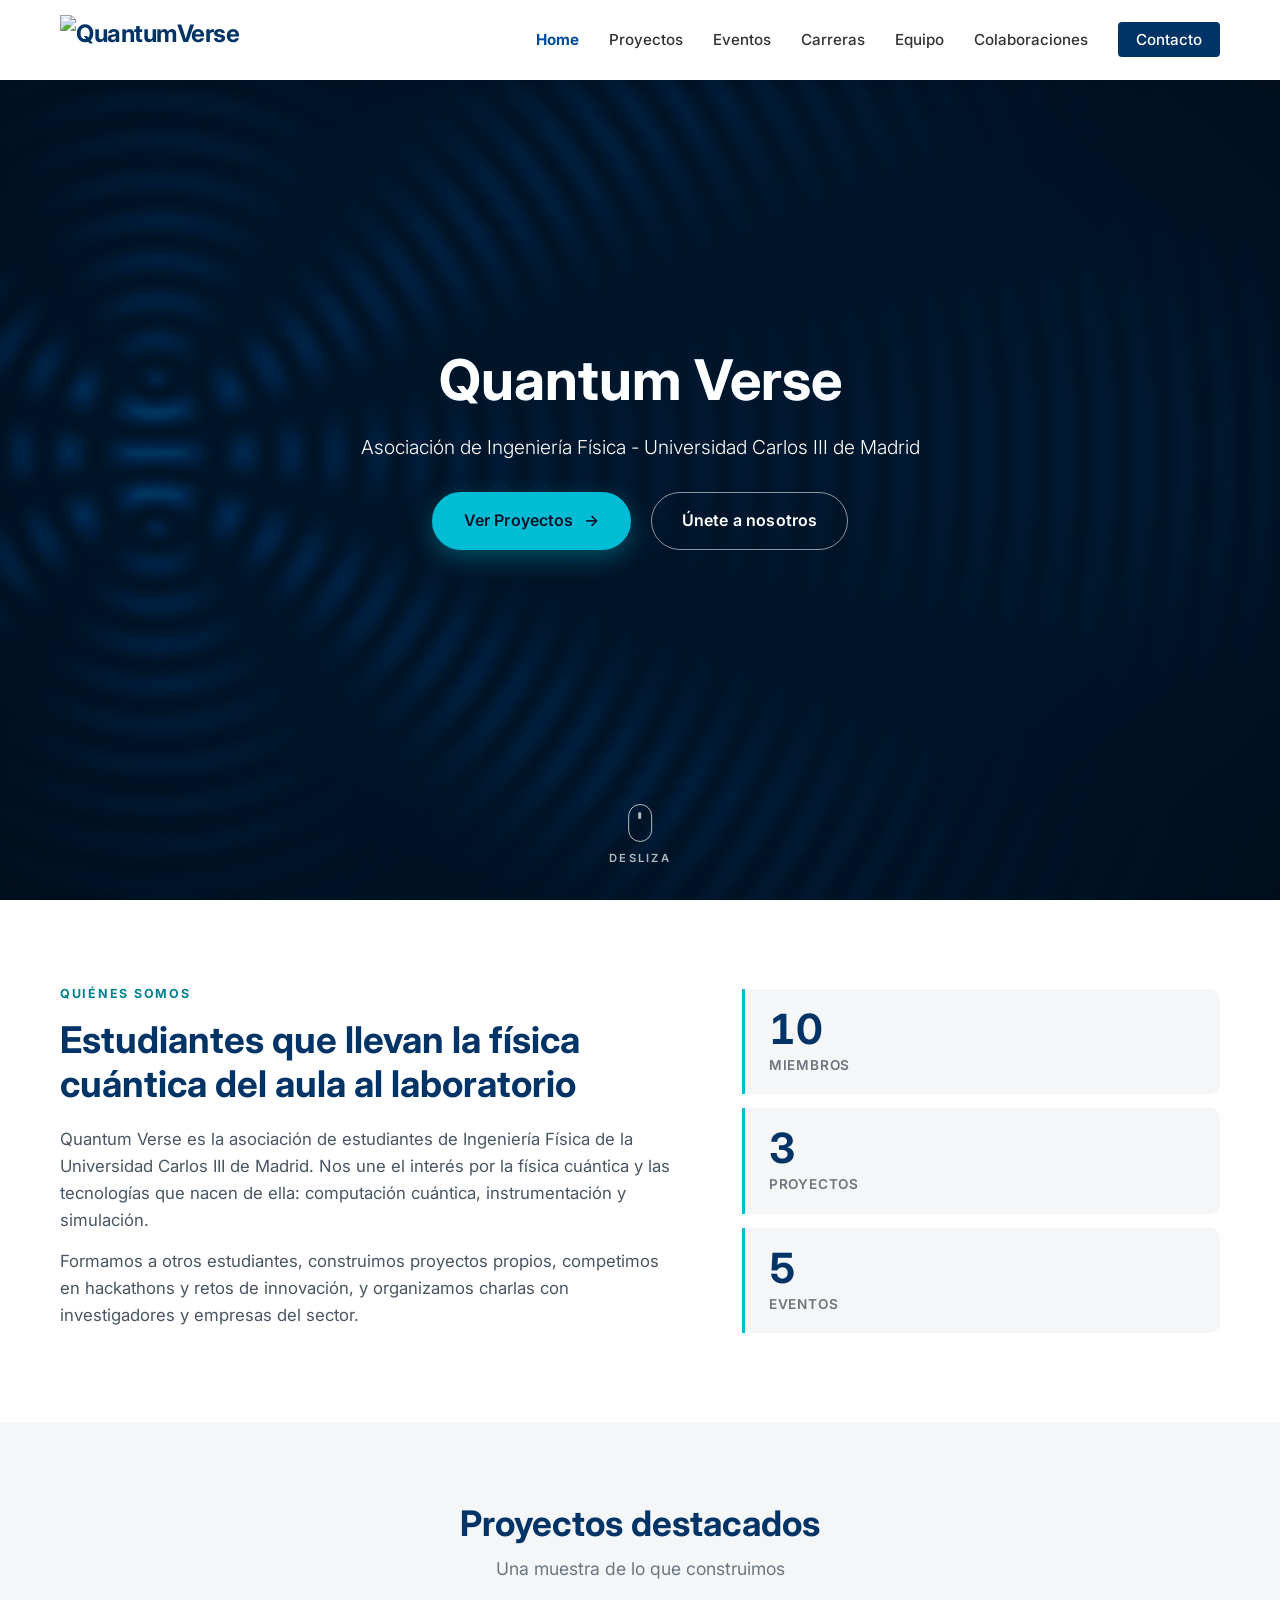
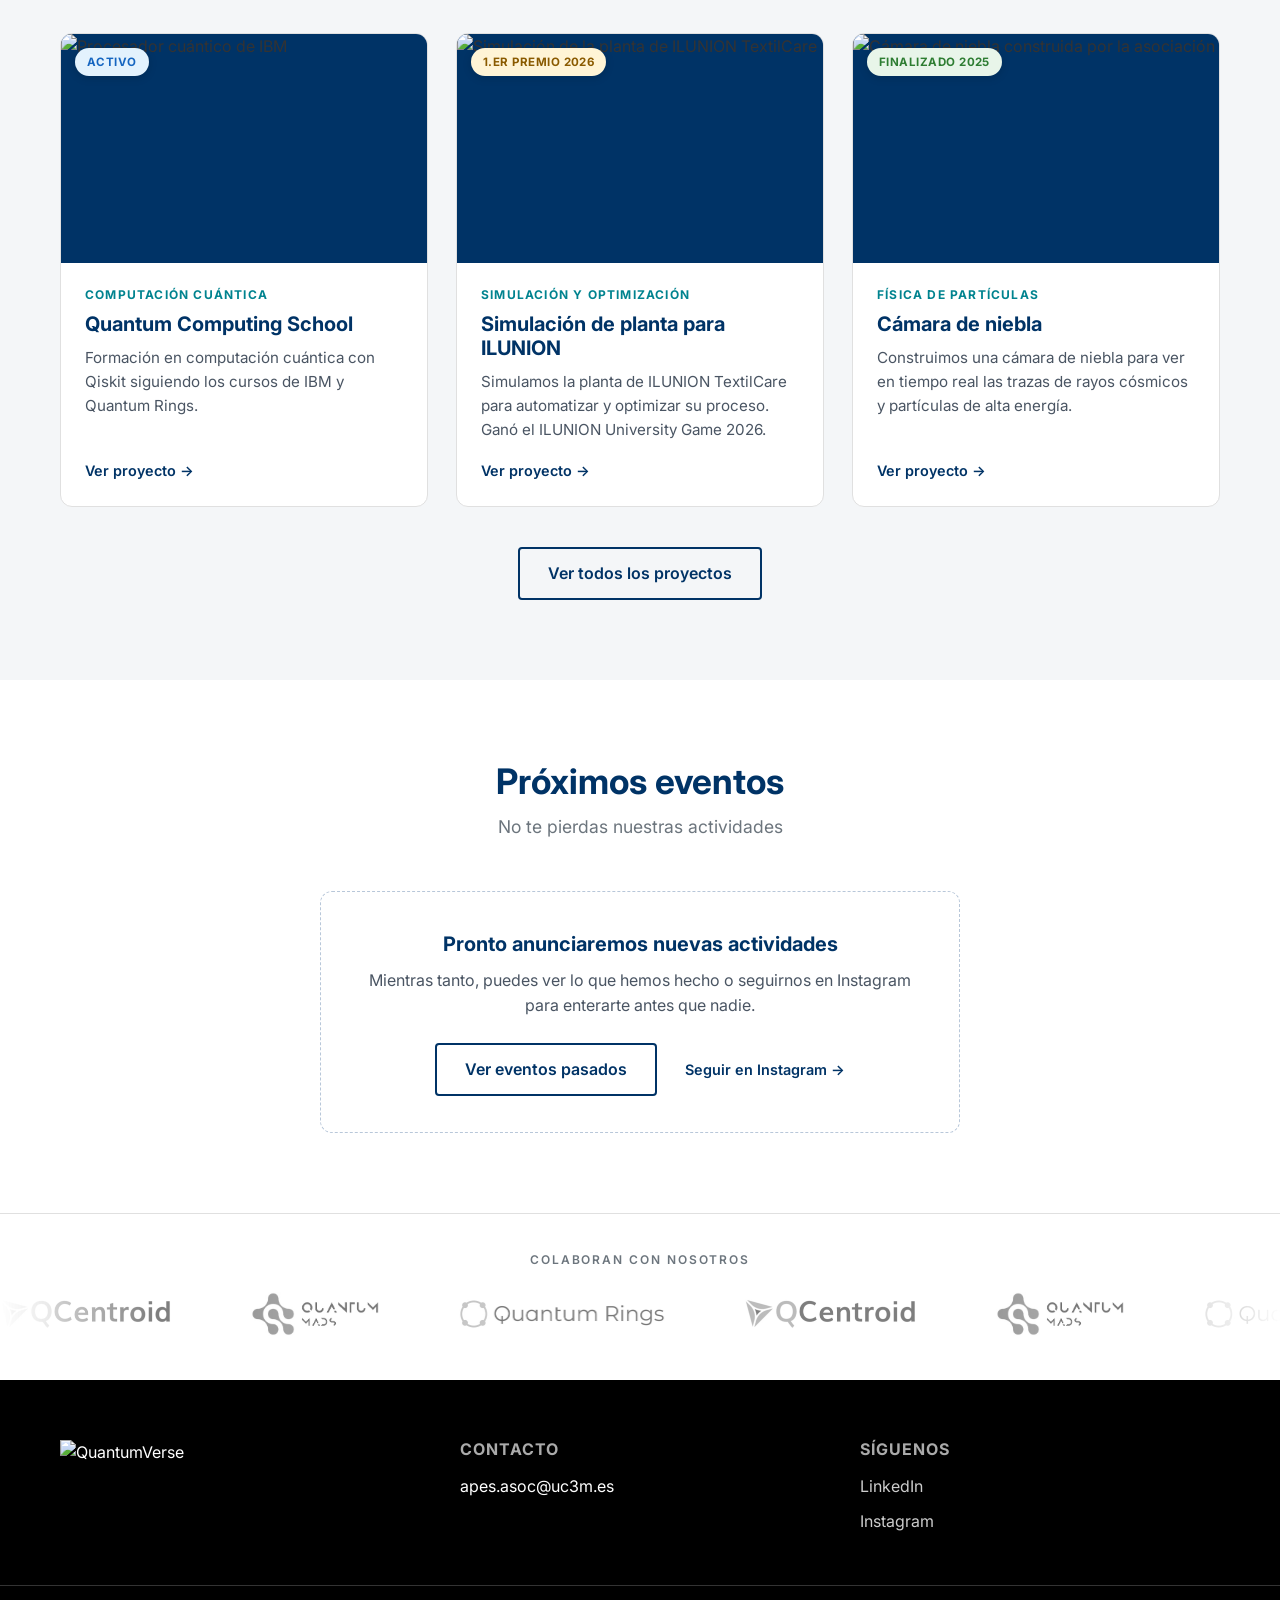
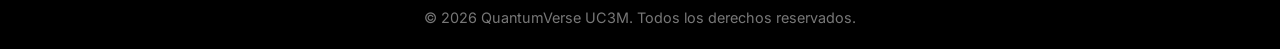
==== commit 9d0c6fb3: "Añadidos enlaces a la web de los colaboradores" ====
--- a/index.html
+++ b/index.html
@@ -202,12 +202,12 @@
       <div class="marquee">
         <div class="marquee-track">
           <ul class="marquee-group">
-            <li><img src="img/colaboraciones/qc_strip.webp" alt="QCentroid" class="partner-logo" /></li>
+            <li><img src="img/colaboraciones/qc_strip.webp" alt="QCentroid" class="partner-logo"/></li>
             <li><img src="img/colaboraciones/qm_strip.webp" alt="Quantum Mads" class="partner-logo partner-logo-tall" /></li>
             <li><img src="img/colaboraciones/qr_strip.webp" alt="Quantum Rings" class="partner-logo" /></li>
-            <li aria-hidden="true"><img src="img/colaboraciones/qc_strip.webp" alt="" class="partner-logo" /></li>
-            <li aria-hidden="true"><img src="img/colaboraciones/qm_strip.webp" alt="" class="partner-logo partner-logo-tall" /></li>
-            <li aria-hidden="true"><img src="img/colaboraciones/qr_strip.webp" alt="" class="partner-logo" /></li>
+            <li aria-hidden="true"><a href="https://qcentroid.xyz/"><img src="img/colaboraciones/qc_strip.webp" alt="" class="partner-logo" /></a></li>
+            <li aria-hidden="true"><a href="https://quantum-mads.com/"><img src="img/colaboraciones/qm_strip.webp" alt="" class="partner-logo partner-logo-tall" /></a></li>
+            <li aria-hidden="true"><a href="https://www.quantumrings.com/"><img src="img/colaboraciones/qr_strip.webp" alt="" class="partner-logo" /></a></li>
           </ul>
           <ul class="marquee-group" aria-hidden="true">
             <li><img src="img/colaboraciones/qc_strip.webp" alt="" class="partner-logo" /></li>
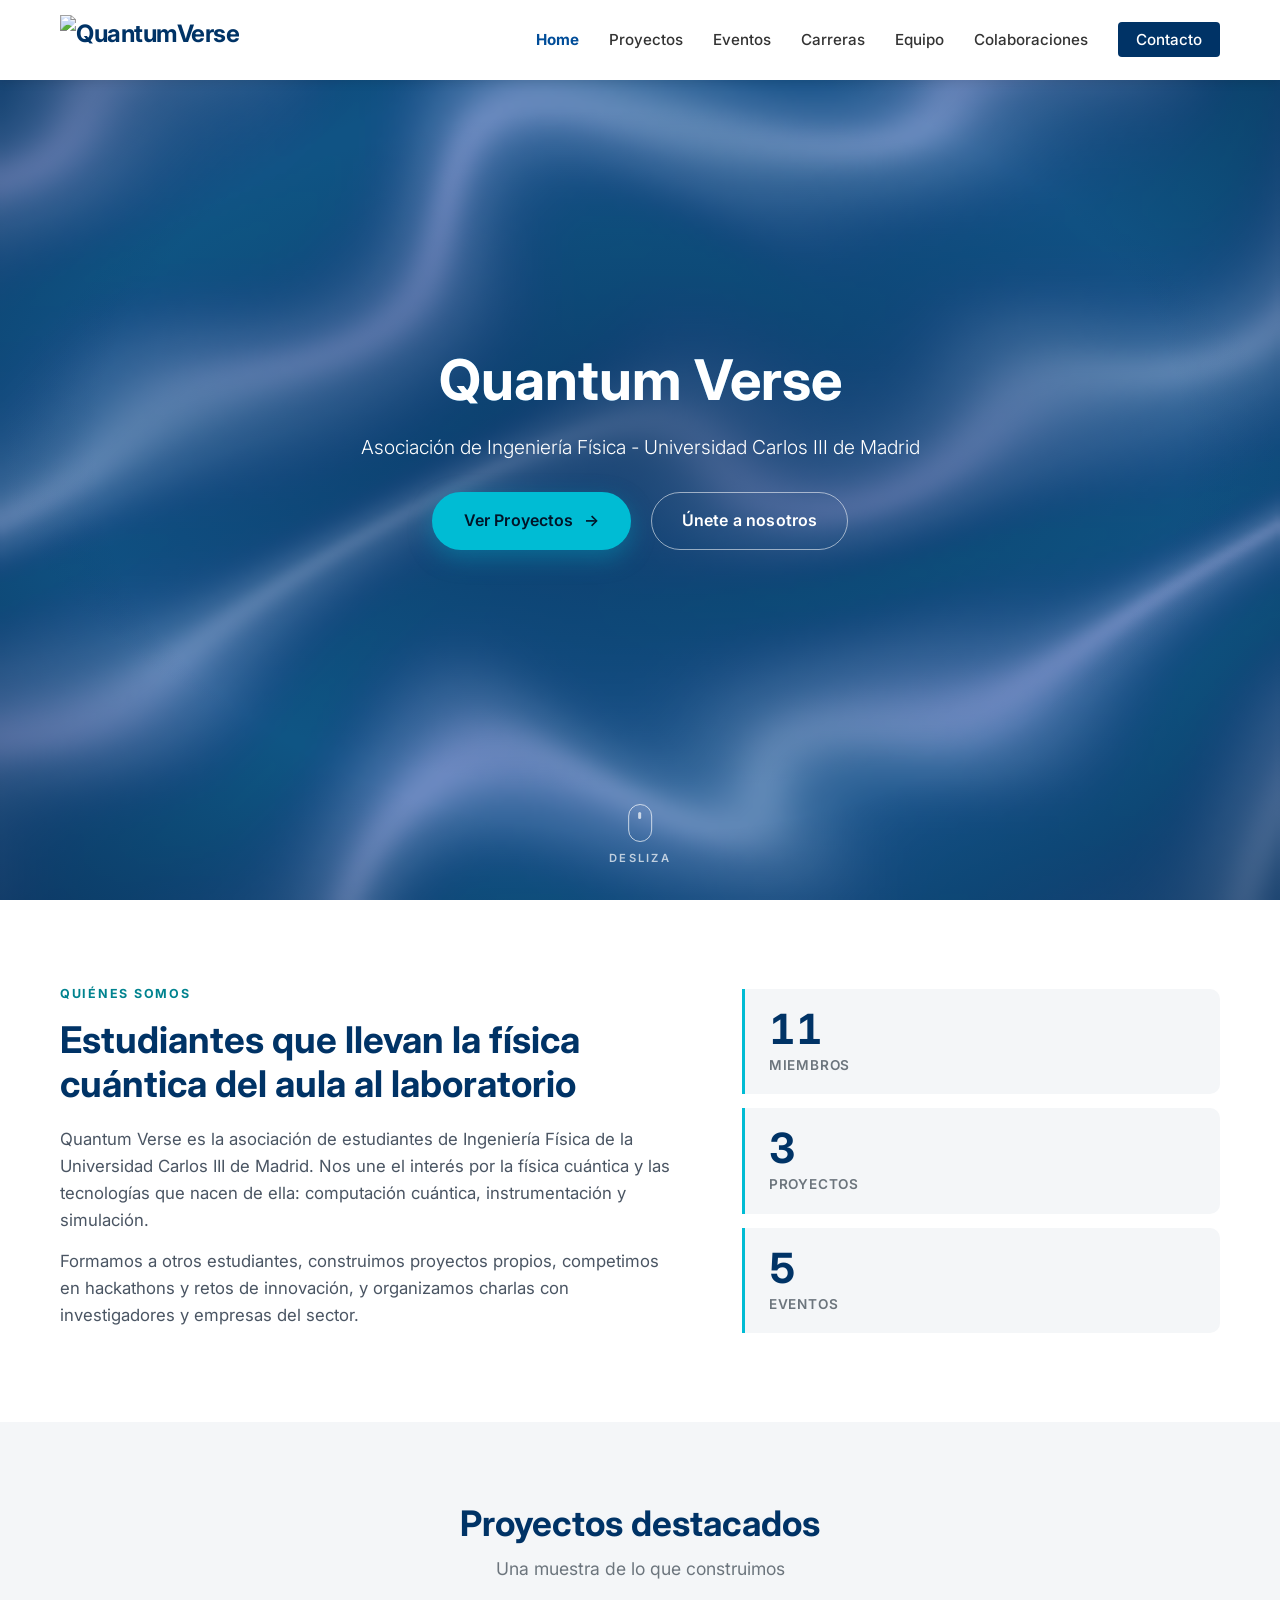
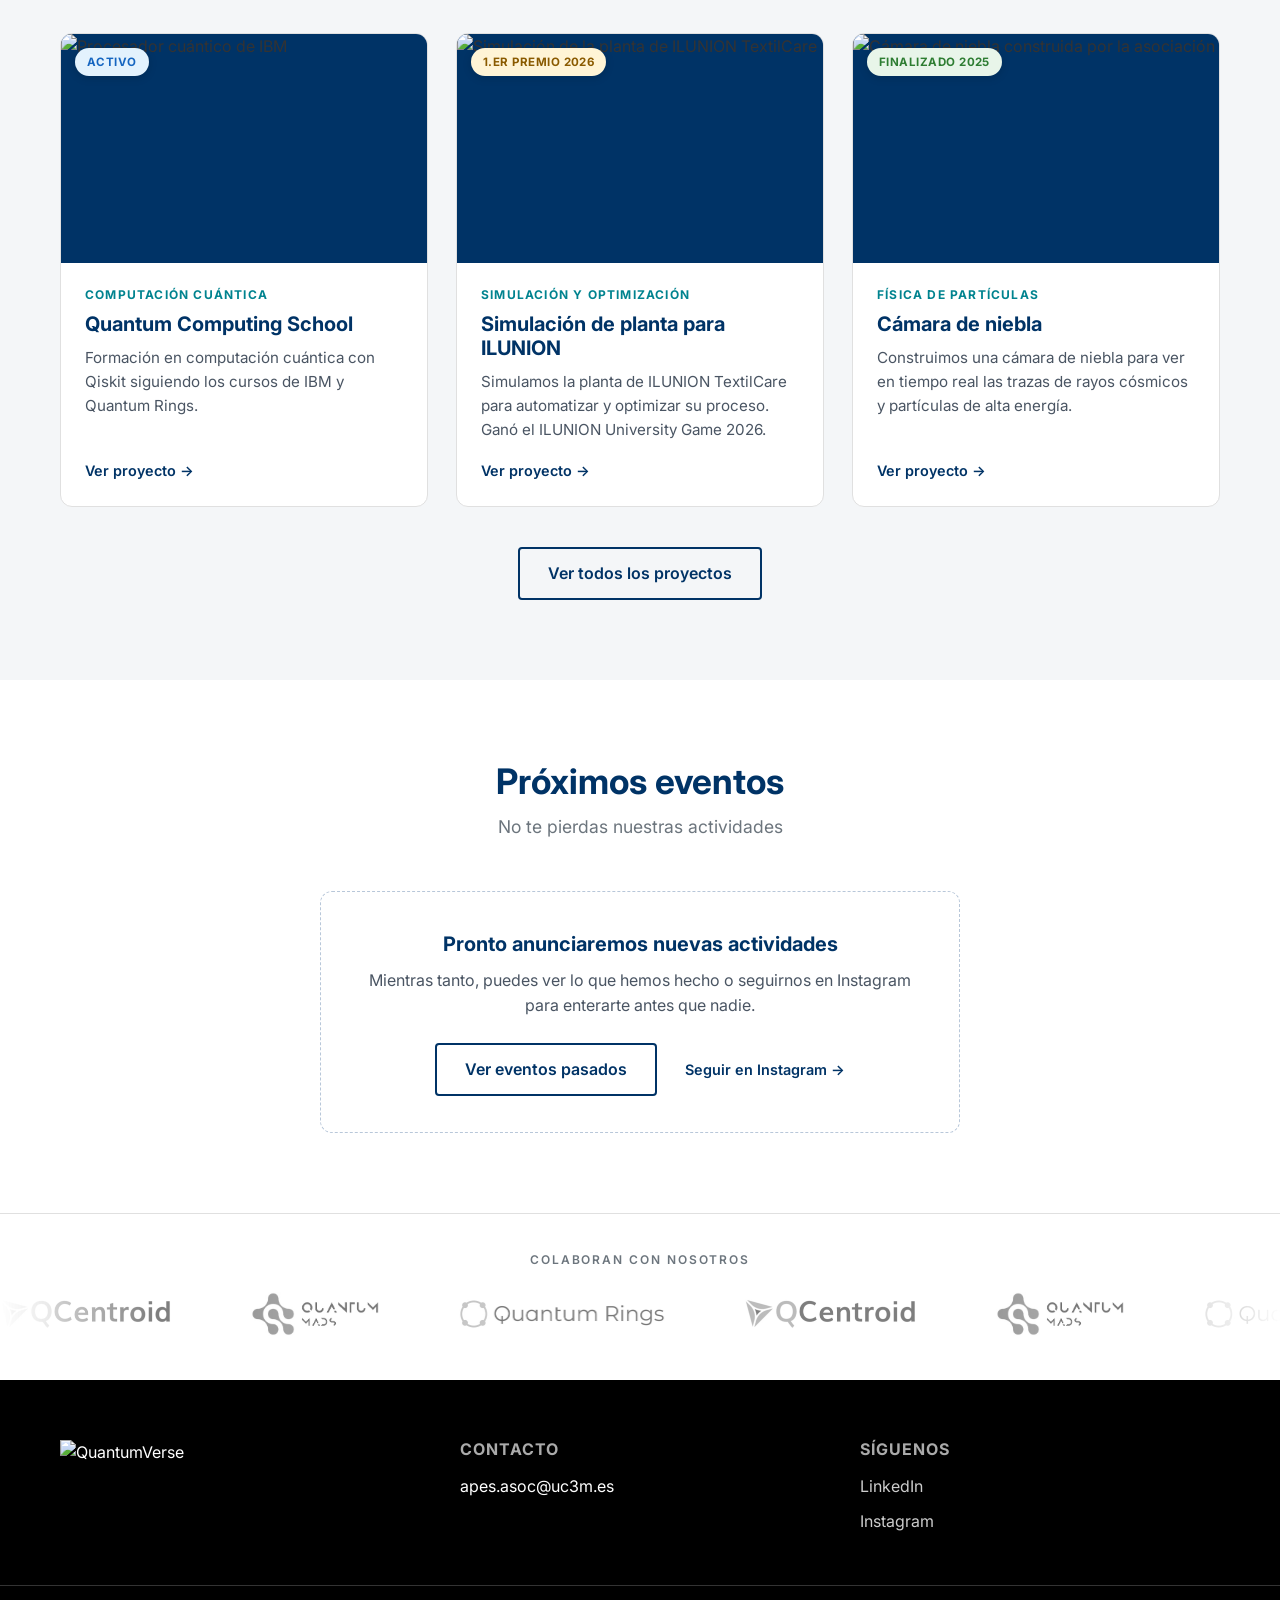
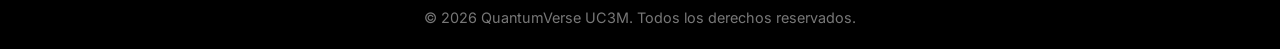
==== commit bf2e3a34: "Hero: textura holográfica del manual de marca en lugar de la doble rendija Sustituye el patrón de in" ====
--- a/index.html
+++ b/index.html
@@ -248,6 +248,6 @@
     </footer>
 
     <script src="script.js"></script>
-    <script src="hero-waves.js"></script>
+    <script src="hero-texture.js"></script>
   </body>
 </html>
--- a/style.css
+++ b/style.css
@@ -260,7 +260,7 @@
 .hero-section {
     height: 100vh;
     /* Fallback si no hay JS; el canvas de interferencia se pinta encima */
-    background: linear-gradient(135deg, #001428 0%, var(--primary-color) 100%);
+    background: linear-gradient(135deg, #0c3e76 0%, #124e94 55%, #39577f 100%);
 
     position: relative;
     overflow: hidden;
@@ -280,17 +280,17 @@
     width: 100%;
     height: 100%;
 
-    /* Viñeta: oscurece el centro (texto) y los bordes sin tapar las franjas */
+    /* Viñeta suave: asienta el texto blanco sin tapar la textura */
     background:
         radial-gradient(
-            ellipse 45% 35% at 50% 50%,
-            rgba(0, 20, 40, 0.55) 0%,
-            rgba(0, 20, 40, 0) 100%
+            ellipse 50% 38% at 50% 50%,
+            rgba(8, 40, 82, 0.5) 0%,
+            rgba(8, 40, 82, 0) 100%
         ),
         radial-gradient(
             ellipse at center,
-            rgba(0, 0, 0, 0) 55%,
-            rgba(0, 10, 20, 0.6) 100%
+            rgba(0, 0, 0, 0) 60%,
+            rgba(6, 30, 64, 0.45) 100%
         );
 
     z-index: 1;
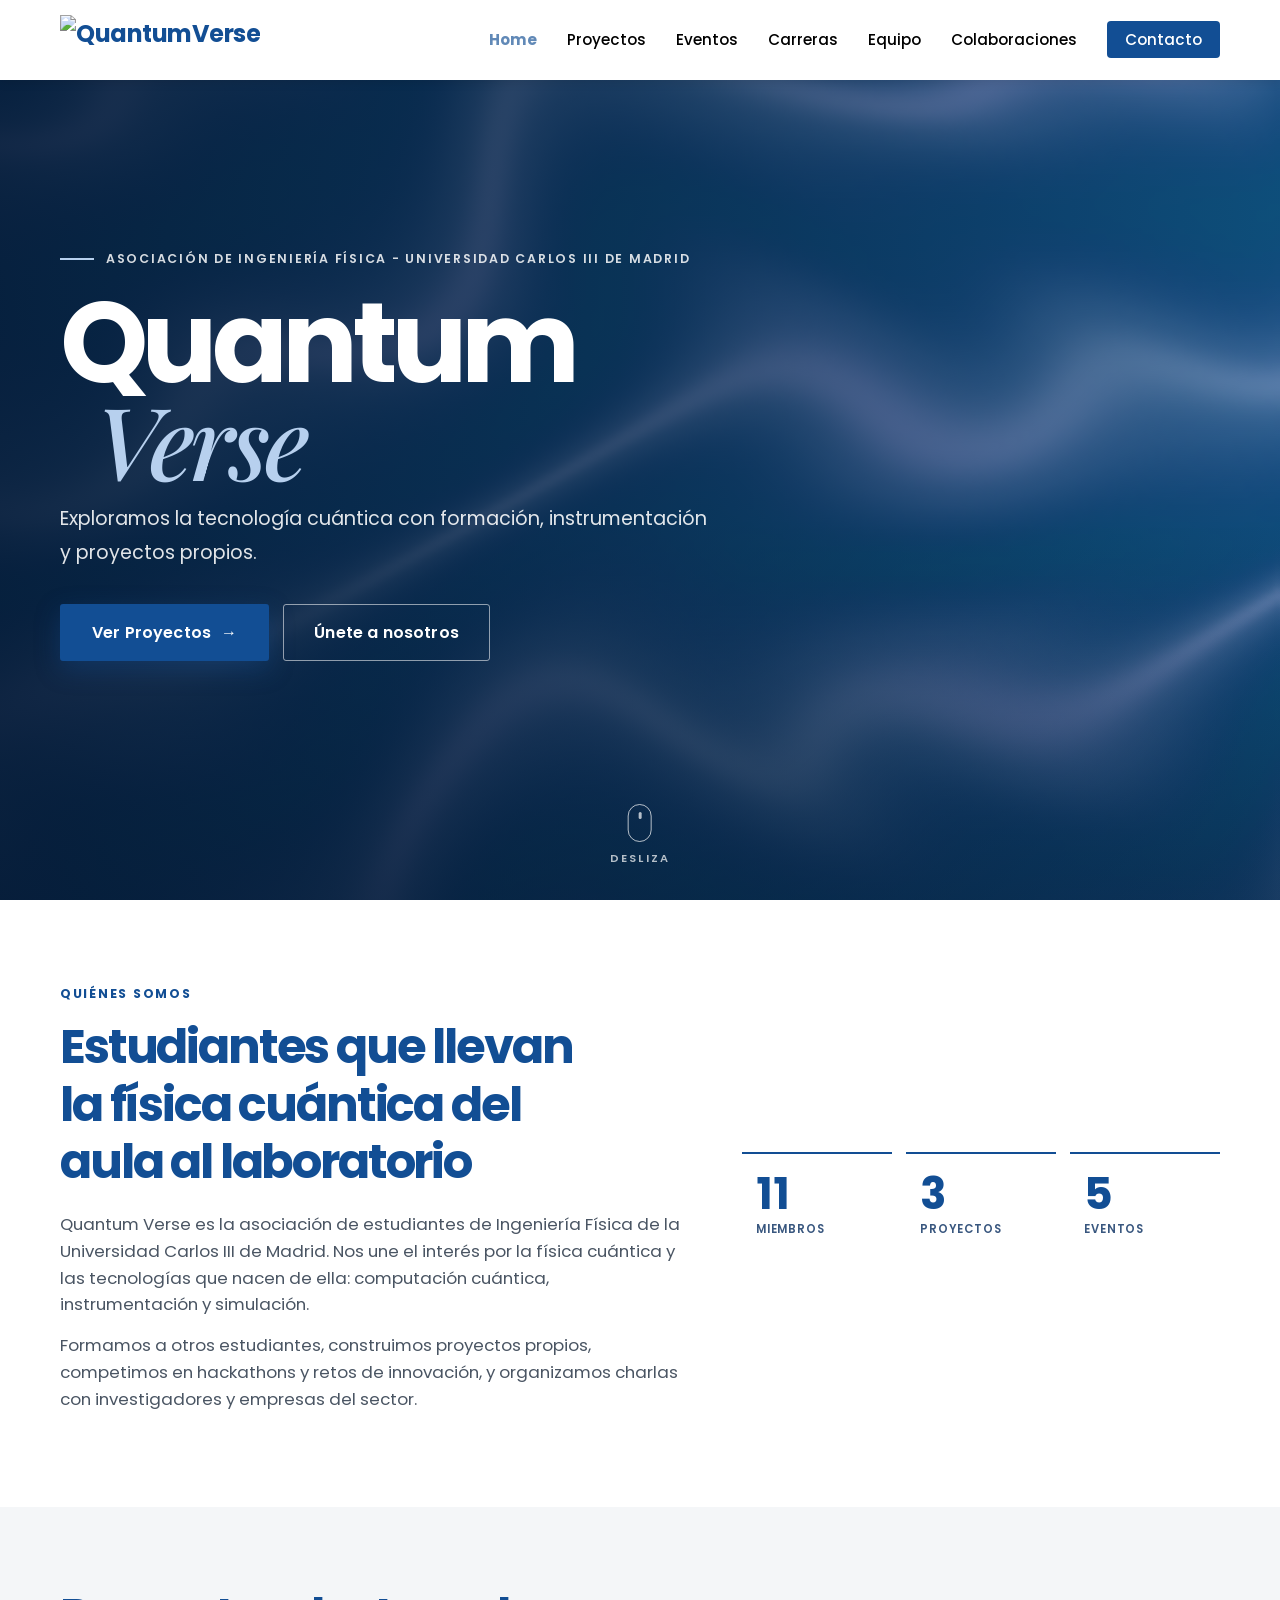
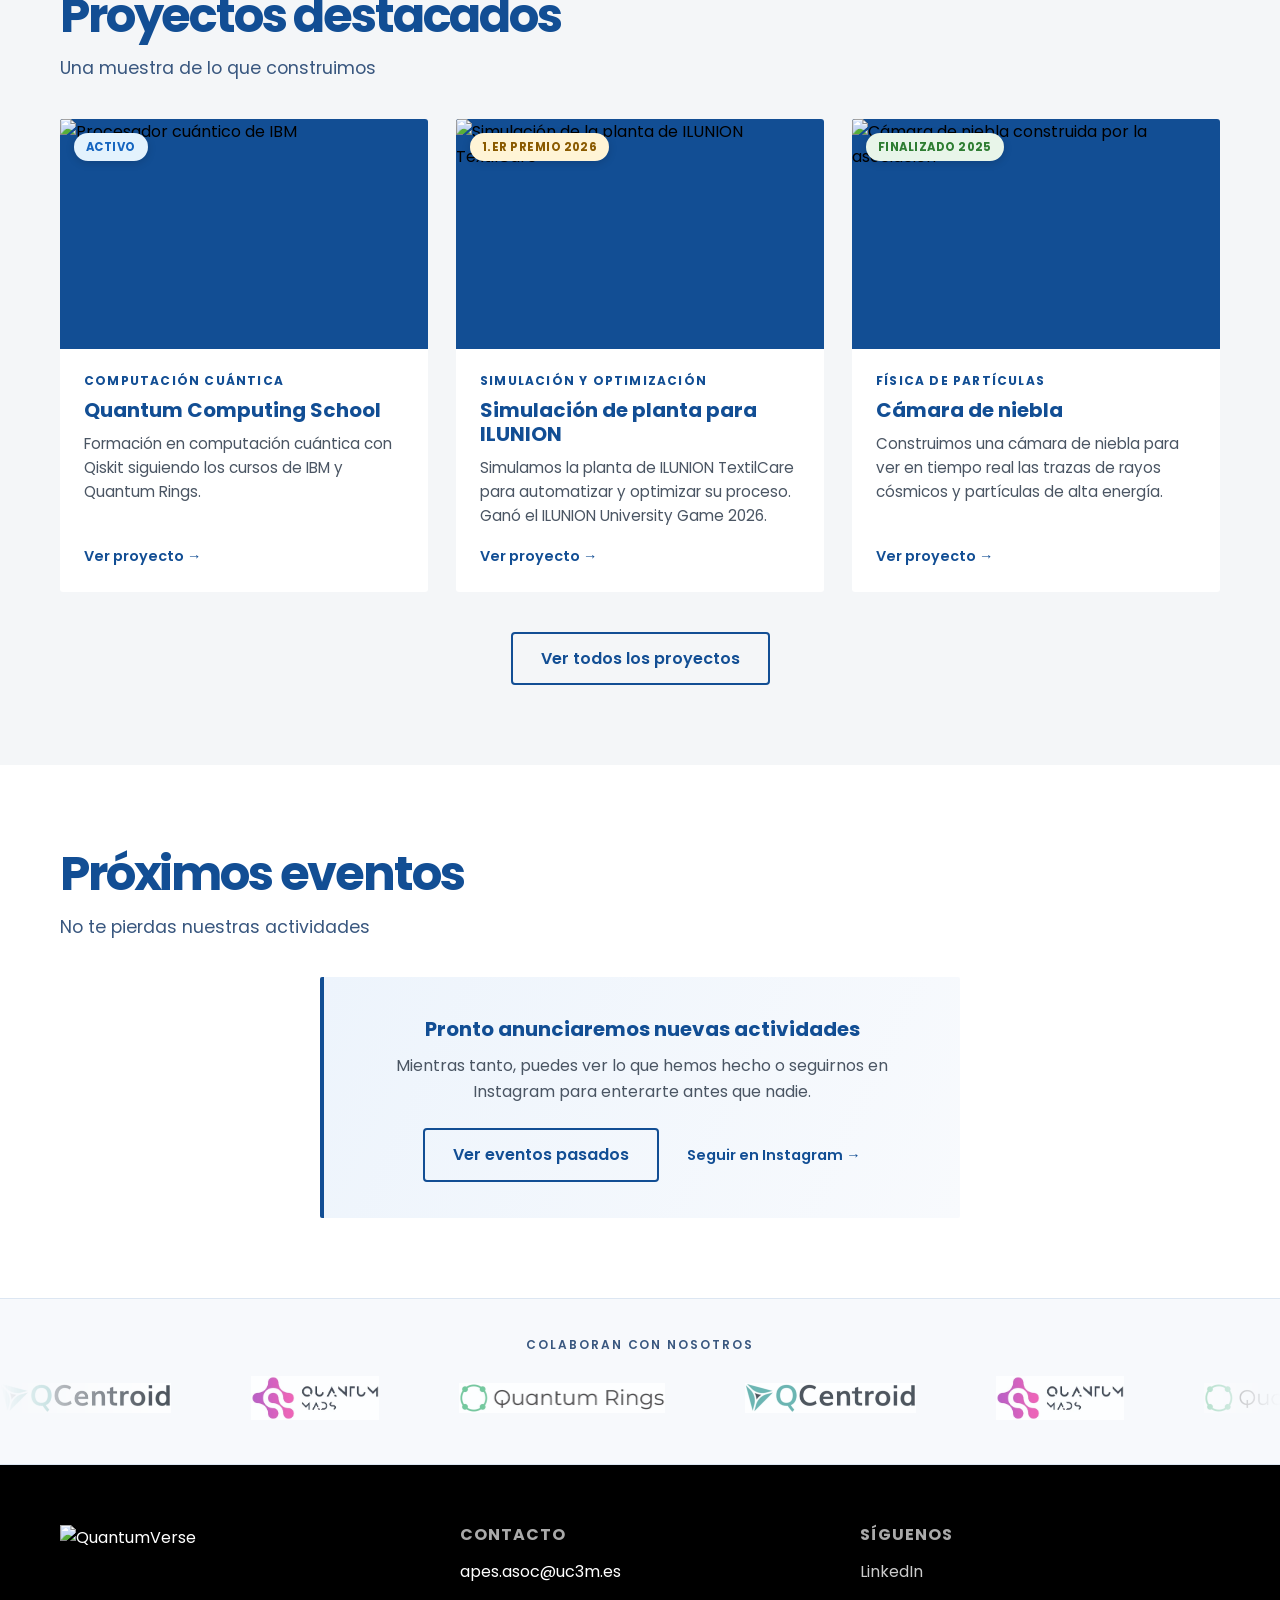
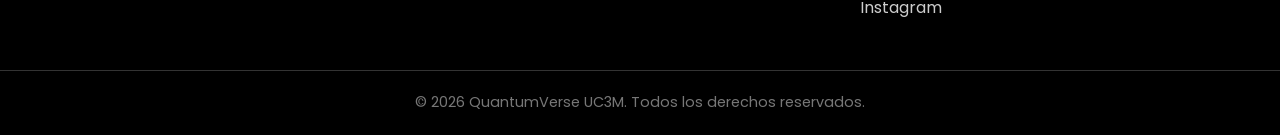
==== commit b7bd9c76: "Actualizaciones de la web" ====
--- a/index.html
+++ b/index.html
@@ -13,7 +13,7 @@
       <link rel="preconnect" href="https://fonts.googleapis.com" />
       <link rel="preconnect" href="https://fonts.gstatic.com" crossorigin />
       <link
-        href="https://fonts.googleapis.com/css2?family=Inter:wght@300;400;500;600;700&display=swap"
+        href="https://fonts.googleapis.com/css2?family=Playfair+Display:wght@400;500;600;700&family=Poppins:wght@300;400;500;600;700&display=swap"
         rel="stylesheet"
       />
   </head>
@@ -25,11 +25,11 @@
         <a href="index.html" class="logo">
           <img src="img/logos/logo_grande_blanco.webp" alt="QuantumVerse" style="height: 50px; width: auto; display: block;">
         </a>
-        <button type="button" class="nav-toggle" aria-label="Abrir menú">
+        <button type="button" class="nav-toggle" aria-label="Abrir menú" aria-controls="nav-menu" aria-expanded="false">
           <span class="hamburger"></span>
         </button>
-        <ul class="nav-menu">
-          <li><a href="index.html" class="nav-link active">Home</a></li>
+        <ul class="nav-menu" id="nav-menu">
+          <li><a href="index.html" class="nav-link active" aria-current="page">Home</a></li>
           <li><a href="proyectos.html" class="nav-link">Proyectos</a></li>
           <li><a href="eventos.html" class="nav-link">Eventos</a></li>
           <li><a href="carreras.html" class="nav-link">Carreras</a></li>
@@ -47,17 +47,19 @@
       <canvas id="hero-canvas" class="hero-canvas" aria-hidden="true"></canvas>
       <div class="hero-overlay"></div>
       <div class="container hero-content">
-        <h1 class="hero-title quantum-title fade-in">
-          <span class="qt-main">Quantum Verse</span>
-          <span class="qt-ghost qt-a" aria-hidden="true">Quantum Verse</span>
-          <span class="qt-ghost qt-b" aria-hidden="true">Quantum Verse</span>
-        </h1>
-        <p class="hero-subtitle fade-in delay-1">
+        <p class="hero-kicker fade-in">
           Asociación de Ingeniería Física - Universidad Carlos III de Madrid
         </p>
-        <div class="hero-buttons fade-in delay-2">
+        <h1 class="hero-title fade-in delay-1">
+          <span class="hero-title-main">Quantum</span>
+          <span class="hero-title-accent">Verse</span>
+        </h1>
+        <p class="hero-subtitle fade-in delay-2">
+          Exploramos la tecnología cuántica con formación, instrumentación y proyectos propios.
+        </p>
+        <div class="hero-buttons fade-in delay-3">
           <a href="proyectos.html" class="btn btn-primary">Ver Proyectos <span aria-hidden="true">&rarr;</span></a>
-          <a href="equipo.html" class="btn btn-outline">Únete a nosotros</a>
+          <a href="equipo.html#unete" class="btn btn-outline">Únete a nosotros</a>
         </div>
       </div>
       <a href="#quienes-somos" class="scroll-indicator" aria-label="Bajar a quiénes somos">
@@ -187,7 +189,7 @@
           <p class="events-empty-title">Pronto anunciaremos nuevas actividades</p>
           <p>Mientras tanto, puedes ver lo que hemos hecho o seguirnos en Instagram para enterarte antes que nadie.</p>
           <div class="events-empty-actions">
-            <a href="eventos.html" class="btn btn-outline-dark">Ver eventos pasados</a>
+            <a href="eventos.html#pasados" class="btn btn-outline-dark">Ver eventos pasados</a>
             <a href="https://www.instagram.com/qverse_uc3m/" class="read-more" target="_blank" rel="noopener">Seguir en Instagram &rarr;</a>
           </div>
         </div>
--- a/style.css
+++ b/style.css
@@ -3,12 +3,12 @@
    ========================================= */
 
 :root {
-    --primary-color: #003366;
-    --primary-light: #004d99;
-    --secondary-color: #6c757d;
-    --accent-color: #00bcd4;
-
-    --text-color: #333333;
+    --primary-color: #124e94;
+    --primary-light: #6189b7;
+    --secondary-color: #39577f;
+    --accent-color: #124e94;
+
+    --text-color: #000000;
     --text-light: #f8f9fa;
 
     --bg-color: #ffffff;
@@ -16,7 +16,8 @@
 
     --border-color: #e0e0e0;
 
-    --font-main: 'Inter', sans-serif;
+    --font-main: 'Poppins', sans-serif;
+    --font-display: 'Playfair Display', serif;
     --container-width: 1200px;
 
     --box-shadow: 0 4px 6px rgba(0, 0, 0, 0.05);
@@ -58,6 +59,7 @@
 h2,
 h3,
 h4 {
+    font-family: var(--font-main);
     color: var(--primary-color);
     font-weight: 700;
     line-height: 1.2;
@@ -130,7 +132,7 @@
 }
 
 .btn-primary:hover {
-    background-color: #008ba3;
+    background-color: var(--secondary-color);
 }
 
 .btn-outline {
@@ -258,9 +260,11 @@
    ========================================= */
 
 .hero-section {
-    height: 100vh;
+    min-height: 100vh;
+    min-height: 100svh;
+    padding: 110px 0 100px;
     /* Fallback si no hay JS; el canvas de interferencia se pinta encima */
-    background: linear-gradient(135deg, #0c3e76 0%, #124e94 55%, #39577f 100%);
+    background: linear-gradient(135deg, #39577f 0%, #124e94 55%, #6189b7 100%);
 
     position: relative;
     overflow: hidden;
@@ -268,7 +272,7 @@
     align-items: center;
 
     color: #fff;
-    text-align: center;
+    text-align: left;
     margin-bottom: 0;
 }
 
@@ -282,16 +286,8 @@
 
     /* Viñeta suave: asienta el texto blanco sin tapar la textura */
     background:
-        radial-gradient(
-            ellipse 50% 38% at 50% 50%,
-            rgba(8, 40, 82, 0.5) 0%,
-            rgba(8, 40, 82, 0) 100%
-        ),
-        radial-gradient(
-            ellipse at center,
-            rgba(0, 0, 0, 0) 60%,
-            rgba(6, 30, 64, 0.45) 100%
-        );
+        linear-gradient(90deg, rgba(5, 26, 53, 0.88) 0%, rgba(5, 26, 53, 0.58) 48%, rgba(5, 26, 53, 0.12) 100%),
+        linear-gradient(0deg, rgba(5, 26, 53, 0.48) 0%, transparent 42%);
 
     z-index: 1;
     pointer-events: none;
@@ -310,84 +306,71 @@
 .hero-content {
     position: relative;
     z-index: 2;
-    max-width: 800px;
+    width: 100%;
+    max-width: var(--container-width);
+}
+
+.hero-kicker {
+    display: flex;
+    align-items: center;
+    gap: 12px;
+    margin-bottom: 24px;
+    color: rgba(255, 255, 255, 0.84);
+    font-size: 0.78rem;
+    font-weight: 600;
+    letter-spacing: 0.14em;
+    line-height: 1.6;
+    text-transform: uppercase;
+}
+
+.hero-kicker::before {
+    content: '';
+    width: 34px;
+    height: 2px;
+    flex: 0 0 auto;
+    background: #b7d0ee;
 }
 
 .hero-title {
-    font-size: 3.5rem;
-    margin-bottom: 20px;
+    display: flex;
+    flex-direction: column;
+    align-items: flex-start;
+    margin-bottom: 18px;
     color: #fff;
-    line-height: 1.1;
+    font-size: clamp(4rem, 9vw, 7rem);
+    letter-spacing: -0.05em;
+    line-height: 0.9;
+    text-wrap: balance;
+}
+
+.hero-title-main {
+    font-weight: 700;
+}
+
+.hero-title-accent {
+    padding-left: 0.35em;
+    color: #b7d0ee;
+    font-family: var(--font-display);
+    font-size: 0.9em;
+    font-style: italic;
+    font-weight: 500;
+    letter-spacing: -0.045em;
 }
 
 .hero-subtitle {
-    font-size: 1.2rem;
-    margin-bottom: 30px;
-    opacity: 0.9;
-    font-weight: 300;
+    max-width: 54ch;
+    margin-bottom: 34px;
+    color: rgba(255, 255, 255, 0.88);
+    font-size: clamp(1rem, 1.6vw, 1.2rem);
+    line-height: 1.75;
+    font-weight: 400;
 }
 
 .hero-buttons {
     display: flex;
-    gap: 20px;
-    justify-content: center;
-}
-
-/* --- Título "en superposición" ---------------------------------------
-   Dos copias fantasma desplazadas = dos estados. Al observarlo (hover o
-   scroll) --spread pasa de 1 a 0 y el título colapsa a un único estado. */
-
-@property --spread {
-    syntax: '<number>';
-    inherits: true;
-    initial-value: 1;
-}
-
-.quantum-title {
-    --spread: 1;
-    position: relative;
-    display: inline-block;
-    cursor: default;
-    transition: --spread 0.8s cubic-bezier(0.2, 0.8, 0.2, 1);
-}
-
-.quantum-title:hover,
-.quantum-title.collapsed {
-    --spread: 0;
-}
-
-.qt-main {
-    display: inline-block;
-    position: relative;
-    z-index: 1;
-}
-
-.qt-ghost {
-    position: absolute;
-    inset: 0;
-    pointer-events: none;
-    user-select: none;
-    opacity: calc(0.45 * var(--spread));
-}
-
-.qt-a {
-    color: var(--accent-color);
-    animation: qt-state-a 4.5s ease-in-out infinite alternate;
-}
-
-.qt-b {
-    color: #7fa8ff;
-    animation: qt-state-b 5.5s ease-in-out infinite alternate;
-}
-
-@keyframes qt-state-a {
-    from { translate: calc(-4px * var(--spread)) calc(-1px * var(--spread)); }
-    to   { translate: calc(-2px * var(--spread)) calc(1px * var(--spread)); }
-}
-
-@keyframes qt-state-b {
-    from { translate: calc(4px * var(--spread)) calc(1px * var(--spread)); }
-    to   { translate: calc(2px * var(--spread)) calc(-1px * var(--spread)); }
+    flex-wrap: wrap;
+    gap: 14px;
+    justify-content: flex-start;
 }
 
 /* --- Botones del hero: uno relleno, otro solo borde ------------------ */
@@ -398,16 +381,17 @@
     justify-content: center;
     gap: 10px;
     min-width: 190px;
+    min-height: 52px;
     padding: 14px 30px;
-    border-radius: 999px;
+    border-radius: 3px;
     letter-spacing: 0.01em;
 }
 
 .hero-buttons .btn-primary {
     background-color: var(--accent-color);
     border-color: var(--accent-color);
-    color: #001428;
-    box-shadow: 0 8px 24px rgba(0, 188, 212, 0.35);
+    color: #fff;
+    box-shadow: 0 8px 24px rgba(18, 78, 148, 0.35);
 }
 
 .hero-buttons .btn-primary span {
@@ -415,9 +399,9 @@
 }
 
 .hero-buttons .btn-primary:hover {
-    background-color: #2fd3e8;
-    border-color: #2fd3e8;
-    box-shadow: 0 10px 30px rgba(0, 188, 212, 0.5);
+    background-color: var(--secondary-color);
+    border-color: var(--secondary-color);
+    box-shadow: 0 10px 30px rgba(18, 78, 148, 0.5);
     transform: translateY(-2px);
 }
 
@@ -500,7 +484,9 @@
 }
 
 #quienes-somos,
-#eventos {
+#eventos,
+#pasados,
+#unete {
     scroll-margin-top: 80px;
 }
 
@@ -511,14 +497,9 @@
 }
 
 @media (prefers-reduced-motion: reduce) {
-    .qt-a,
-    .qt-b,
     .scroll-wheel {
         animation: none;
     }
-
-    .qt-a { translate: calc(-3px * var(--spread)) 0; }
-    .qt-b { translate: calc(3px * var(--spread)) 0; }
 }
 
 
@@ -529,7 +510,7 @@
 .eyebrow {
     display: inline-block;
     margin-bottom: 14px;
-    color: #00838f;
+    color: var(--primary-color);
     font-size: 0.78rem;
     font-weight: 700;
     letter-spacing: 0.14em;
@@ -544,9 +525,10 @@
 }
 
 .about-text h2 {
-    font-size: clamp(1.7rem, 3vw, 2.3rem);
+    font-size: clamp(2rem, 4vw, 3rem);
     margin-bottom: 20px;
     text-wrap: balance;
+    letter-spacing: -0.045em;
 }
 
 .about-text p {
@@ -558,22 +540,23 @@
 
 .stats {
     display: grid;
+    grid-template-columns: repeat(3, minmax(0, 1fr));
     gap: 14px;
 }
 
 .stat {
     display: flex;
     flex-direction: column-reverse;
+    justify-content: flex-end;
     gap: 2px;
-    padding: 18px 24px;
-    border-left: 3px solid var(--accent-color);
-    background-color: var(--bg-light);
-    border-radius: 0 10px 10px 0;
+    padding: 16px 14px;
+    border-top: 2px solid var(--accent-color);
+    background-color: transparent;
 }
 
 .stat dd {
     color: var(--primary-color);
-    font-size: 2.6rem;
+    font-size: clamp(2rem, 3.4vw, 2.8rem);
     font-weight: 700;
     line-height: 1.1;
     font-variant-numeric: tabular-nums;
@@ -581,9 +564,9 @@
 
 .stat dt {
     color: var(--secondary-color);
-    font-size: 0.85rem;
+    font-size: 0.72rem;
     font-weight: 600;
-    letter-spacing: 0.06em;
+    letter-spacing: 0.08em;
     text-transform: uppercase;
 }
 
@@ -600,15 +583,15 @@
 
 .featured-card {
     background-color: #fff;
-    border: 1px solid var(--border-color);
-    border-radius: 12px;
+    border: 0;
+    border-radius: 3px;
     overflow: hidden;
     transition: transform 0.3s ease, box-shadow 0.3s ease;
 }
 
 .featured-card:hover {
     transform: translateY(-4px);
-    box-shadow: 0 14px 30px rgba(0, 51, 102, 0.12);
+    box-shadow: 0 18px 36px rgba(18, 78, 148, 0.14);
 }
 
 .featured-link {
@@ -677,7 +660,7 @@
 
 .featured-body .area {
     margin-bottom: 8px;
-    color: #00838f;
+    color: var(--primary-color);
     font-size: 0.75rem;
     font-weight: 700;
     letter-spacing: 0.1em;
@@ -723,8 +706,10 @@
     max-width: 640px;
     margin: 0 auto;
     padding: 36px 32px;
-    border: 1px dashed #b8c7d9;
-    border-radius: 12px;
+    border: 0;
+    border-left: 4px solid var(--primary-color);
+    border-radius: 2px;
+    background: linear-gradient(115deg, #edf4fc 0%, #f8fafd 100%);
     text-align: center;
     color: #4a5563;
 }
@@ -756,8 +741,9 @@
 
 .partners-strip {
     padding: 36px 0 44px;
-    border-top: 1px solid var(--border-color);
-    background-color: #fff;
+    border-top: 1px solid #dce6f2;
+    border-bottom: 1px solid #dce6f2;
+    background-color: #f7f9fc;
 }
 
 .partners-title {
@@ -797,9 +783,7 @@
     height: 30px;
     width: auto;
     max-width: none;
-    filter: grayscale(1);
-    opacity: 0.6;
-    mix-blend-mode: multiply;
+    opacity: 0.78;
     transition: filter 0.3s ease, opacity 0.3s ease;
 }
 
@@ -808,8 +792,24 @@
 }
 
 .partner-logo:hover {
-    filter: none;
     opacity: 1;
+}
+
+#proyectos-destacados .section-header,
+#eventos .section-header {
+    margin-bottom: 36px;
+    text-align: left;
+}
+
+#proyectos-destacados .section-header h2,
+#eventos .section-header h2 {
+    font-size: clamp(2rem, 4vw, 3rem);
+    letter-spacing: -0.045em;
+}
+
+#proyectos-destacados .section-header p,
+#eventos .section-header p {
+    max-width: 52ch;
 }
 
 @keyframes marquee {
@@ -895,8 +895,767 @@
 }
 
 .page-header p {
+    font-family: var(--font-display);
     font-size: 1.2rem;
+    font-style: italic;
     opacity: 0.9;
+}
+
+
+/* Cabecera con textura holográfica (eventos) */
+.page-header--texture {
+    position: relative;
+    overflow: hidden;
+    background: linear-gradient(135deg, #39577f 0%, #124e94 55%, #6189b7 100%);
+    padding: 150px 0 80px;
+}
+
+/* Viñeta para asentar el texto sobre la textura */
+.page-header--texture::after {
+    content: '';
+    position: absolute;
+    inset: 0;
+    background: radial-gradient(ellipse 55% 70% at 50% 55%, rgba(8, 40, 82, 0.55) 0%, rgba(8, 40, 82, 0) 100%);
+    pointer-events: none;
+}
+
+.page-header--texture .page-header-content {
+    position: relative;
+    z-index: 1;
+    max-width: 760px;
+    text-shadow: 0 2px 18px rgba(6, 30, 64, 0.45);
+}
+
+.page-header--texture h1 {
+    font-size: clamp(2.2rem, 5vw, 3.2rem);
+    text-wrap: balance;
+}
+
+.eyebrow--light {
+    color: #b7d0ee;
+}
+
+
+/* =========================================
+   EVENTOS: LÍNEA TEMPORAL
+   ========================================= */
+
+.events-upcoming {
+    padding-bottom: 20px;
+}
+
+.events-upcoming .events-empty {
+    display: flex;
+    flex-wrap: wrap;
+    align-items: center;
+    justify-content: space-between;
+    gap: 16px 32px;
+    margin: 0;
+    max-width: none;
+    padding: 24px 28px;
+    text-align: left;
+}
+
+.events-upcoming .events-empty-text {
+    flex: 1 1 320px;
+    min-width: 0;
+}
+
+.events-upcoming .events-empty-actions {
+    margin-top: 0;
+}
+
+.timeline {
+    display: flex;
+    flex-direction: column;
+    gap: 56px;
+}
+
+.tl-group {
+    display: grid;
+    grid-template-columns: 110px minmax(0, 1fr);
+    gap: 0 36px;
+    align-items: start;
+}
+
+.tl-year {
+    position: sticky;
+    top: 110px;
+    color: #124e94;
+    font-size: 2.4rem;
+    font-weight: 700;
+    line-height: 1;
+    font-variant-numeric: tabular-nums;
+    letter-spacing: -0.02em;
+}
+
+.tl-list {
+    list-style: none;
+    display: flex;
+    flex-direction: column;
+    gap: 28px;
+    padding-left: 36px;
+    border-left: 2px solid #d5e0ee;
+}
+
+.tl-item {
+    position: relative;
+}
+
+/* Punto de la línea temporal, centrado sobre el borde de .tl-list */
+.tl-item::before {
+    content: '';
+    position: absolute;
+    top: 30px;
+    left: -44px;
+    width: 14px;
+    height: 14px;
+    border-radius: 50%;
+    background-color: #fff;
+    border: 3px solid #124e94;
+    box-shadow: 0 0 0 4px #fff;
+}
+
+.tl-card {
+    display: grid;
+    grid-template-columns: 280px minmax(0, 1fr);
+    background-color: #fff;
+    border: 1px solid var(--border-color);
+    border-radius: 14px;
+    overflow: hidden;
+    transition: transform 0.3s ease, box-shadow 0.3s ease, border-color 0.3s ease;
+}
+
+.tl-card:hover {
+    transform: translateY(-3px);
+    border-color: #b7d0ee;
+    box-shadow: 0 14px 30px rgba(18, 78, 148, 0.12);
+}
+
+.tl-card:focus-visible {
+    outline: 2px solid #124e94;
+    outline-offset: 3px;
+}
+
+.tl-media {
+    position: relative;
+    min-height: 190px;
+    background-color: #124e94;
+    overflow: hidden;
+}
+
+.tl-media img {
+    position: absolute;
+    inset: 0;
+    width: 100%;
+    height: 100%;
+    object-fit: cover;
+    transition: transform 0.5s ease;
+}
+
+.tl-card:hover .tl-media img {
+    transform: scale(1.04);
+}
+
+/* Charla sin foto: tarjeta con los azules y brillos de la textura de marca */
+.tl-media--video {
+    display: flex;
+    flex-direction: column;
+    align-items: center;
+    justify-content: center;
+    gap: 10px;
+    background:
+        radial-gradient(120% 60% at 20% 15%, rgba(183, 208, 238, 0.35), transparent 60%),
+        radial-gradient(90% 50% at 85% 90%, rgba(97, 137, 183, 0.5), transparent 65%),
+        linear-gradient(160deg, #6189b7 0%, #124e94 50%, #39577f 100%);
+}
+
+.tl-play {
+    position: relative;
+    width: 58px;
+    height: 58px;
+    border-radius: 50%;
+    background-color: rgba(255, 255, 255, 0.95);
+    box-shadow: 0 8px 24px rgba(6, 30, 64, 0.35);
+    transition: transform 0.3s ease;
+}
+
+.tl-play::after {
+    content: '';
+    position: absolute;
+    top: 50%;
+    left: 54%;
+    transform: translate(-50%, -50%);
+    border-style: solid;
+    border-width: 10px 0 10px 16px;
+    border-color: transparent transparent transparent #124e94;
+}
+
+.tl-card:hover .tl-play {
+    transform: scale(1.08);
+}
+
+.tl-media-label {
+    color: #fff;
+    font-size: 0.72rem;
+    font-weight: 600;
+    letter-spacing: 0.16em;
+    text-transform: uppercase;
+}
+
+.tl-body {
+    display: flex;
+    flex-direction: column;
+    padding: 22px 26px 24px;
+}
+
+.tl-meta {
+    display: flex;
+    flex-wrap: wrap;
+    align-items: center;
+    gap: 8px 12px;
+    margin-bottom: 10px;
+    color: var(--secondary-color);
+    font-size: 0.85rem;
+    font-weight: 600;
+}
+
+.tl-cat {
+    padding: 3px 10px;
+    border-radius: 999px;
+    font-size: 0.7rem;
+    font-weight: 700;
+    letter-spacing: 0.06em;
+    text-transform: uppercase;
+}
+
+.cat-talk    { background-color: #e3ecf8; color: #124e94; }
+.cat-award   { background-color: #fff4d6; color: #8a5a00; }
+.cat-visit   { background-color: #e0f1f5; color: #0b5e78; }
+.cat-contest { background-color: #ece9fb; color: #4b3fa0; }
+
+.tl-body h4 {
+    margin-bottom: 8px;
+    color: #124e94;
+    font-size: 1.2rem;
+    line-height: 1.3;
+    text-wrap: balance;
+}
+
+.tl-body p:not(.tl-meta) {
+    color: #4a5563;
+    font-size: 0.95rem;
+}
+
+.tl-body .read-more {
+    margin-top: auto;
+    padding-top: 14px;
+}
+
+@media (max-width: 768px) {
+    .page-header--texture {
+        padding: 120px 0 56px;
+    }
+
+    .tl-group {
+        grid-template-columns: 1fr;
+        gap: 18px;
+    }
+
+    .tl-year {
+        position: static;
+        font-size: 1.9rem;
+    }
+
+    .tl-list {
+        padding-left: 22px;
+    }
+
+    .tl-item::before {
+        left: -30px;
+        top: 22px;
+    }
+
+    .tl-card {
+        grid-template-columns: 1fr;
+    }
+
+    .tl-media {
+        min-height: 0;
+        aspect-ratio: 16 / 9;
+    }
+}
+
+
+/* =========================================
+   CARRERAS: TABLÓN DE OFERTAS
+   ========================================= */
+
+.offers-intro {
+    max-width: 68ch;
+    margin: -16px 0 24px;
+    color: #4a5563;
+}
+
+.offers-count {
+    color: #124e94;
+    font-weight: 600;
+}
+
+.offers-filters {
+    display: flex;
+    flex-wrap: wrap;
+    gap: 8px;
+    margin-bottom: 20px;
+}
+
+.chip {
+    padding: 7px 16px;
+    border: 1px solid #c9d7ea;
+    border-radius: 999px;
+    background-color: #fff;
+    color: #39577f;
+    font: inherit;
+    font-size: 0.88rem;
+    font-weight: 600;
+    cursor: pointer;
+    transition: background-color 0.2s ease, color 0.2s ease, border-color 0.2s ease;
+}
+
+.chip:hover {
+    border-color: #124e94;
+    color: #124e94;
+}
+
+.chip.is-active {
+    background-color: #124e94;
+    border-color: #124e94;
+    color: #fff;
+}
+
+.chip:focus-visible {
+    outline: 2px solid #124e94;
+    outline-offset: 2px;
+}
+
+.offers {
+    display: flex;
+    flex-direction: column;
+    gap: 10px;
+}
+
+.offer-link {
+    display: grid;
+    grid-template-columns: 72px minmax(0, 1fr) auto;
+    align-items: center;
+    gap: 20px;
+    padding: 16px 20px;
+    background-color: #fff;
+    border: 1px solid var(--border-color);
+    border-radius: 12px;
+    transition: border-color 0.2s ease, box-shadow 0.2s ease, transform 0.2s ease;
+}
+
+.offer-link:hover {
+    border-color: #b7d0ee;
+    box-shadow: 0 10px 24px rgba(18, 78, 148, 0.1);
+    transform: translateY(-2px);
+}
+
+.offer-link:focus-visible {
+    outline: 2px solid #124e94;
+    outline-offset: 2px;
+}
+
+.offer-date {
+    display: flex;
+    flex-direction: column;
+    align-items: center;
+    justify-content: center;
+    min-height: 64px;
+    border-radius: 10px;
+    background-color: #eef3fa;
+    color: #124e94;
+    text-align: center;
+    font-variant-numeric: tabular-nums;
+}
+
+.offer-day {
+    font-size: 1.5rem;
+    font-weight: 700;
+    line-height: 1;
+}
+
+.offer-date--month .offer-day {
+    font-size: 1.1rem;
+    text-transform: uppercase;
+}
+
+.offer-month {
+    margin-top: 4px;
+    font-size: 0.68rem;
+    font-weight: 600;
+    letter-spacing: 0.04em;
+    text-transform: uppercase;
+}
+
+.offer-main {
+    display: flex;
+    flex-direction: column;
+    gap: 2px;
+    min-width: 0;
+}
+
+.offer-org {
+    color: #6189b7;
+    font-size: 0.75rem;
+    font-weight: 700;
+    letter-spacing: 0.08em;
+    text-transform: uppercase;
+}
+
+.offer-title {
+    color: #124e94;
+    font-size: 1.08rem;
+    font-weight: 700;
+    line-height: 1.3;
+}
+
+.offer-meta {
+    color: var(--secondary-color);
+    font-size: 0.88rem;
+}
+
+.offer-type {
+    color: #39577f;
+    font-weight: 600;
+}
+
+.offer-status {
+    padding: 5px 12px;
+    border-radius: 999px;
+    background-color: #eef3fa;
+    color: #39577f;
+    font-size: 0.75rem;
+    font-weight: 700;
+    white-space: nowrap;
+}
+
+.offer[data-state="open"] .offer-status     { background-color: #e6f4ea; color: #1e6b34; }
+.offer[data-state="soon"] .offer-status     { background-color: #fff1d6; color: #8a4b00; }
+.offer[data-state="upcoming"] .offer-status { background-color: #e3ecf8; color: #124e94; }
+.offer[data-state="closed"] .offer-status   { background-color: #f1f2f4; color: #6b7280; }
+
+/* Las cerradas se quedan visibles como referencia, pero apagadas */
+.offer[data-state="closed"] .offer-link {
+    background-color: #fafbfc;
+}
+
+.offer[data-state="closed"] .offer-date,
+.offer[data-state="closed"] .offer-main {
+    opacity: 0.6;
+}
+
+.offer[data-state="soon"] .offer-date {
+    background-color: #fff1d6;
+    color: #8a4b00;
+}
+
+.sectors-grid {
+    grid-template-columns: repeat(auto-fit, minmax(240px, 1fr));
+}
+
+@media (max-width: 768px) {
+    .offer-link {
+        grid-template-columns: 56px minmax(0, 1fr);
+        gap: 14px;
+        padding: 14px 16px;
+    }
+
+    .offer-date {
+        min-height: 56px;
+    }
+
+    .offer-day {
+        font-size: 1.25rem;
+    }
+
+    .offer-status {
+        grid-column: 2;
+        justify-self: start;
+    }
+}
+
+
+/* =========================================
+   PÁGINA DE ARTÍCULO
+   ========================================= */
+
+.article-hero {
+    padding: 140px 0 64px;
+    text-align: left;
+}
+
+/* Mismo ancho que .article-layout con índice (240 + 56 + 720) más el padding */
+.page-header--texture .article-hero-inner {
+    max-width: 1056px;
+}
+
+.article-hero h1 {
+    max-width: 22ch;
+    margin-bottom: 18px;
+    font-size: clamp(1.9rem, 4.2vw, 2.9rem);
+    line-height: 1.15;
+}
+
+.breadcrumbs {
+    display: flex;
+    flex-wrap: wrap;
+    gap: 6px 10px;
+    margin-bottom: 28px;
+    color: rgba(255, 255, 255, 0.7);
+    font-size: 0.85rem;
+}
+
+.breadcrumbs a {
+    color: rgba(255, 255, 255, 0.85);
+}
+
+.breadcrumbs a:hover {
+    color: #fff;
+    text-decoration: underline;
+}
+
+.breadcrumbs .current-page {
+    max-width: 40ch;
+    overflow: hidden;
+    text-overflow: ellipsis;
+    white-space: nowrap;
+}
+
+.article-meta {
+    display: flex;
+    flex-wrap: wrap;
+    gap: 4px 10px;
+    color: rgba(255, 255, 255, 0.85);
+    font-size: 0.95rem;
+}
+
+.article-meta-sep {
+    opacity: 0.6;
+}
+
+/* Columna de lectura centrada; con índice, el índice ocupa el lateral izquierdo */
+.article-layout {
+    display: grid;
+    grid-template-columns: minmax(0, 720px);
+    justify-content: center;
+    gap: 56px;
+    padding-top: 56px;
+    padding-bottom: 72px;
+}
+
+.article-layout.has-toc {
+    grid-template-columns: 240px minmax(0, 720px);
+}
+
+.article-toc {
+    position: sticky;
+    top: 110px;
+    align-self: start;
+    max-height: calc(100vh - 140px);
+    overflow-y: auto;
+}
+
+.toc-title {
+    margin-bottom: 12px;
+    color: var(--secondary-color);
+    font-size: 0.75rem;
+    font-weight: 700;
+    letter-spacing: 0.12em;
+    text-transform: uppercase;
+}
+
+.toc-list {
+    list-style: none;
+    border-left: 2px solid #e1e8f2;
+}
+
+.toc-list a {
+    display: block;
+    margin-left: -2px;
+    padding: 7px 0 7px 16px;
+    border-left: 2px solid transparent;
+    color: #4a5563;
+    font-size: 0.9rem;
+    line-height: 1.4;
+}
+
+.toc-list a:hover {
+    color: #124e94;
+}
+
+.toc-list a.is-active {
+    border-left-color: #124e94;
+    color: #124e94;
+    font-weight: 600;
+}
+
+/* Tipografía del cuerpo. Los <br> de los artículos solo separaban bloques:
+   el espaciado lo controlan ahora los márgenes */
+.article-content {
+    color: #27303d;
+    font-size: 1.075rem;
+    line-height: 1.78;
+}
+
+.article-content br {
+    display: none;
+}
+
+.article-content p {
+    margin: 0 0 1.25em;
+}
+
+.article-content h2 {
+    margin: 2.2em 0 0.7em;
+    color: #124e94;
+    font-size: 1.5rem;
+    line-height: 1.3;
+    text-wrap: balance;
+    scroll-margin-top: 100px;
+}
+
+.article-content > h2:first-child,
+.article-lead + h2 {
+    margin-top: 0;
+}
+
+.article-content a {
+    color: #124e94;
+    text-decoration: underline;
+    text-decoration-color: rgba(18, 78, 148, 0.35);
+    text-underline-offset: 3px;
+}
+
+.article-content a:hover {
+    text-decoration-color: currentColor;
+}
+
+.article-content strong {
+    color: #1b2533;
+}
+
+.article-content ul,
+.article-content ol {
+    margin: 0 0 1.25em;
+    padding-left: 1.4em;
+    list-style: disc;
+}
+
+.article-content li {
+    margin-bottom: 0.45em;
+}
+
+.article-content blockquote {
+    margin: 1.8em 0;
+    padding: 4px 0 4px 22px;
+    border-left: 3px solid #6189b7;
+    color: #39577f;
+    font-size: 1.15rem;
+    font-style: italic;
+}
+
+.article-lead {
+    margin-bottom: 2.2em !important;
+    padding-left: 20px;
+    border-left: 3px solid #6189b7;
+    color: #124e94;
+    font-size: 1.25rem;
+    font-weight: 500;
+    line-height: 1.6;
+}
+
+.article-content img {
+    display: block;
+    width: 100%;
+    height: auto;
+    border-radius: 12px;
+}
+
+.article-content > img,
+.article-content > div:has(> img) {
+    margin: 2em 0;
+}
+
+.article-content .video-container {
+    margin: 2em 0;
+}
+
+/* En pantallas anchas, imágenes y vídeos sobresalen un poco de la columna */
+@media (min-width: 1100px) {
+    .article-content > img,
+    .article-content > div:has(> img),
+    .article-content > .video-container {
+        width: calc(100% + 96px);
+        max-width: none;
+        margin-left: -48px;
+        margin-right: -48px;
+    }
+}
+
+.article-footer {
+    margin-top: 48px;
+    padding-top: 24px;
+    border-top: 1px solid var(--border-color);
+}
+
+.back-link {
+    color: #124e94;
+    font-weight: 600;
+}
+
+.back-link:hover {
+    text-decoration: underline;
+}
+
+.related-placeholder {
+    display: block;
+    width: 100%;
+    height: 100%;
+    background:
+        radial-gradient(120% 60% at 20% 15%, rgba(183, 208, 238, 0.35), transparent 60%),
+        radial-gradient(90% 50% at 85% 90%, rgba(97, 137, 183, 0.5), transparent 65%),
+        linear-gradient(160deg, #6189b7 0%, #124e94 50%, #39577f 100%);
+}
+
+@media (max-width: 1000px) {
+    .article-layout.has-toc {
+        grid-template-columns: minmax(0, 720px);
+    }
+
+    .article-toc {
+        display: none;
+    }
+}
+
+@media (max-width: 768px) {
+    .article-hero {
+        padding: 112px 0 44px;
+    }
+
+    .article-layout {
+        padding-top: 36px;
+        padding-bottom: 48px;
+    }
+
+    .article-content {
+        font-size: 1.02rem;
+    }
+
+    .article-lead {
+        font-size: 1.12rem;
+    }
 }
 
 
@@ -939,7 +1698,7 @@
 
 .tag-active-home {
     display: inline-block;
-    background-color: rgba(0, 188, 212, 0.12);
+    background-color: rgba(18, 78, 148, 0.12);
     color: var(--primary-color);
     border-radius: 999px;
     padding: 6px 14px;
@@ -1308,6 +2067,33 @@
     padding: 40px 0;
 }
 
+.join-callout {
+    display: flex;
+    align-items: center;
+    justify-content: space-between;
+    gap: 28px;
+    margin: 0 0 60px;
+    padding: 32px;
+    border: 1px solid var(--border-color);
+    border-left: 4px solid var(--primary-color);
+    border-radius: 12px;
+    background: var(--bg-light);
+}
+
+.join-callout h2 {
+    max-width: 32ch;
+    margin-bottom: 10px;
+    font-size: clamp(1.35rem, 2.5vw, 1.8rem);
+}
+
+.join-callout p {
+    color: var(--secondary-color);
+}
+
+.join-callout .btn {
+    flex: 0 0 auto;
+}
+
 .team-member {
     background-color: #ffffff;
     border-radius: 12px;
@@ -1350,7 +2136,7 @@
 }
 
 .team-member .role {
-    color: #00bcd4;
+    color: var(--primary-color);
     font-weight: 600;
 
     margin-bottom: 15px;
@@ -1407,10 +2193,6 @@
    ELEMENTOS EXTRA / UTILIDADES
    ========================================= */
 
-#extra-items {
-    width: 100%;
-}
-
 
 /* =========================================
    FOOTER
@@ -1457,7 +2239,7 @@
 
 .social-links a:hover {
     opacity: 1;
-    color: var(--accent-color);
+    color: #b7d0ee;
 }
 
 .footer-bottom {
@@ -1488,6 +2270,18 @@
 
 .delay-2 {
     animation-delay: 0.4s;
+}
+
+.delay-3 {
+    animation-delay: 0.6s;
+}
+
+@media (prefers-reduced-motion: reduce) {
+    .fade-in {
+        opacity: 1;
+        transform: none;
+        animation: none;
+    }
 }
 
 @keyframes fadeIn {
@@ -1503,17 +2297,24 @@
    ========================================= */
 
 @media (max-width: 768px) {
+    .join-callout {
+        align-items: flex-start;
+        flex-direction: column;
+        padding: 24px;
+    }
+
     .nav-menu {
         position: fixed;
-        top: 70px;
+        top: 80px;
         left: 0;
 
         width: 100%;
-        min-height: calc(100vh - 70px);
+        min-height: calc(100vh - 80px);
 
         background-color: #fff;
         flex-direction: column;
         justify-content: flex-start;
+        gap: 20px;
 
         padding: 20px;
         box-shadow: 0 4px 6px rgba(0, 0, 0, 0.1);
@@ -1539,11 +2340,12 @@
     }
 
     .hero-title {
-        font-size: 2.5rem;
+        font-size: clamp(3.5rem, 16vw, 5rem);
     }
 
     .hero-buttons {
         flex-direction: column;
+        align-items: flex-start;
     }
 
     .page-header h1 {
@@ -1562,4 +2364,14 @@
     .team-member h3 {
         white-space: normal;
     }
+}
+
+@media (max-width: 600px) {
+    .collab-logos {
+        grid-template-columns: minmax(0, 1fr);
+    }
+
+    .collab-logo-wrap {
+        min-height: 140px;
+    }
 }
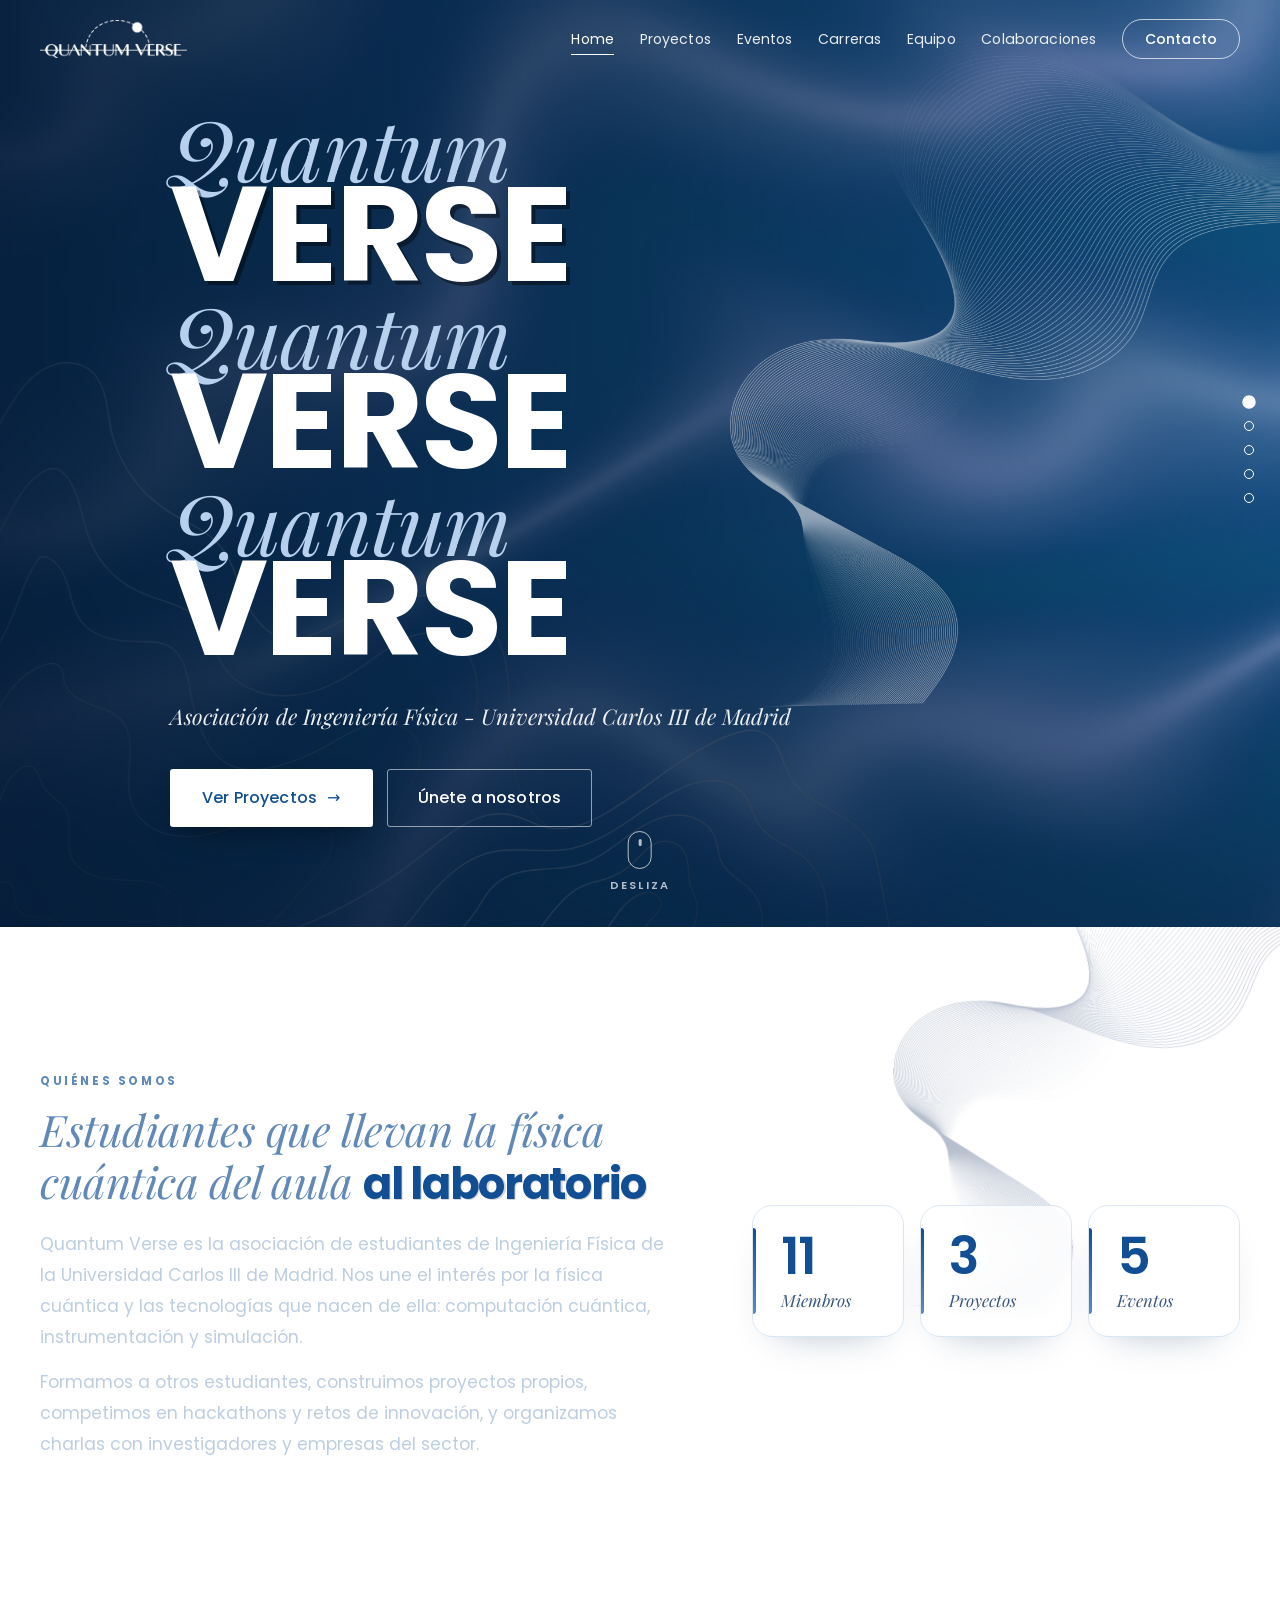
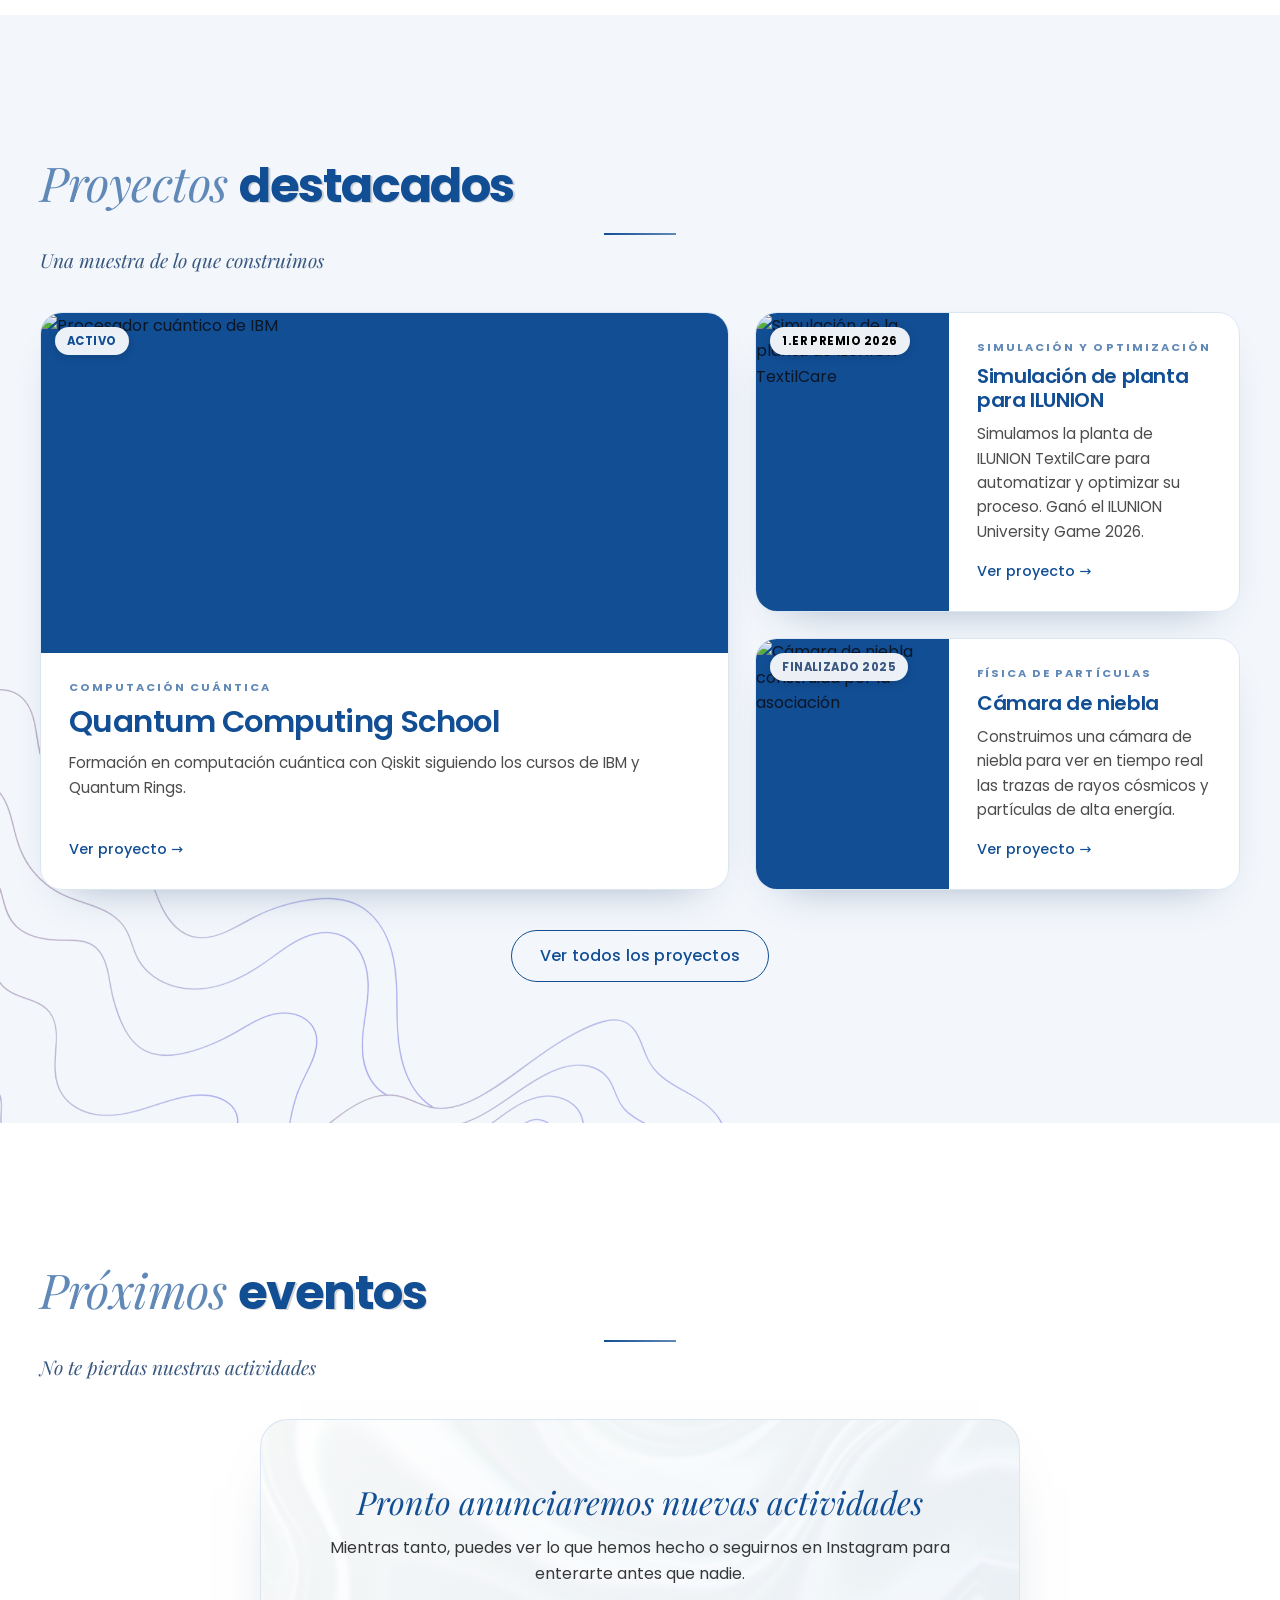
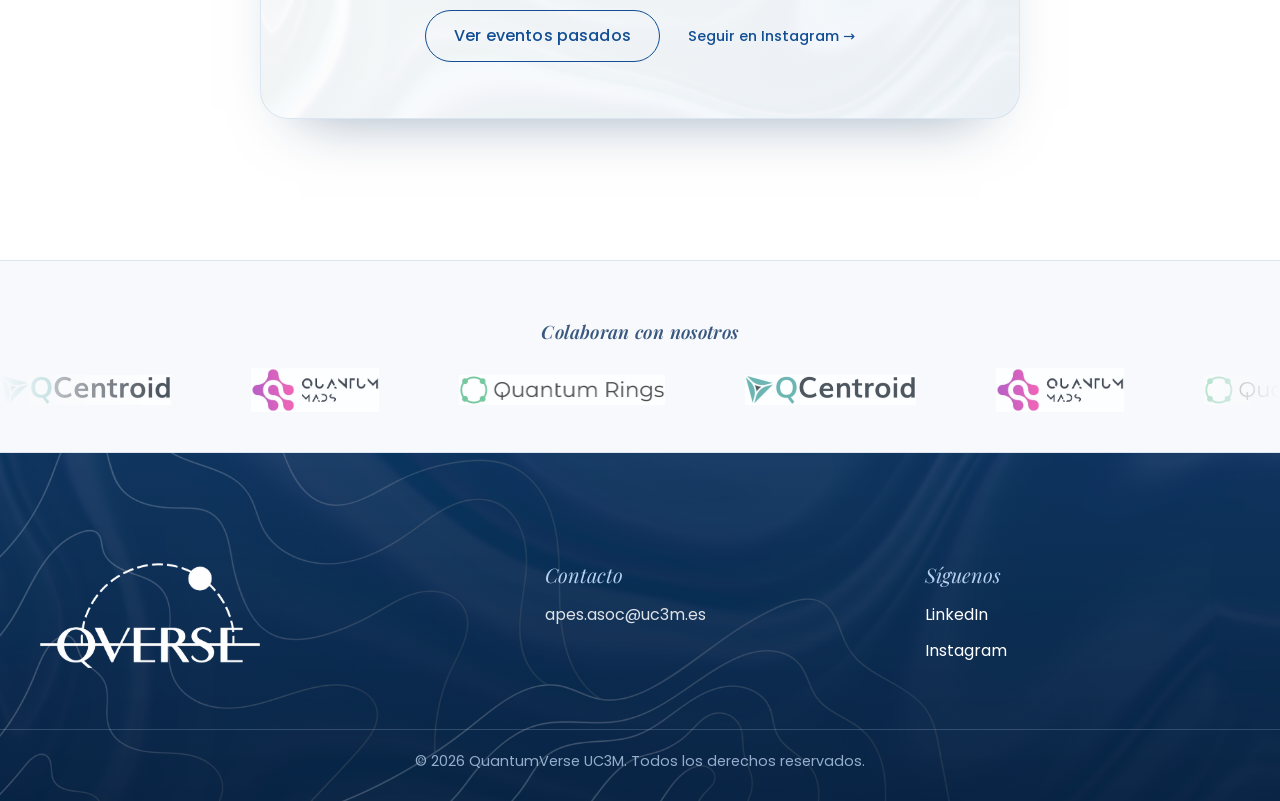
==== commit b4a671d6: "Rediseño siguiendo el manual de marca: capa qverse.css/qverse.js - Logos, paleta, tipografías (Playf" ====
--- a/index.html
+++ b/index.html
@@ -10,10 +10,11 @@
         content="QuantumVerse: Conectando la ingeniería física con proyectos reales y el mundo profesional. Asociación de la Universidad Carlos III de Madrid."
       />
       <link rel="stylesheet" href="style.css" />
+    <link rel="stylesheet" href="qverse.css" />
       <link rel="preconnect" href="https://fonts.googleapis.com" />
       <link rel="preconnect" href="https://fonts.gstatic.com" crossorigin />
       <link
-        href="https://fonts.googleapis.com/css2?family=Playfair+Display:wght@400;500;600;700&family=Poppins:wght@300;400;500;600;700&display=swap"
+        href="https://fonts.googleapis.com/css2?family=Poppins:wght@300;400;500;600;700&family=Playfair+Display:ital,wght@0,400;0,600;1,400;1,500&display=swap"
         rel="stylesheet"
       />
   </head>
@@ -23,13 +24,14 @@
     <nav class="navbar">
       <div class="container nav-container">
         <a href="index.html" class="logo">
-          <img src="img/logos/logo_grande_blanco.webp" alt="QuantumVerse" style="height: 50px; width: auto; display: block;">
+          <img class="logo-on-dark" src="img/brand/logo-largo-blanco.webp" alt="QuantumVerse" width="700" height="181">
+          <img class="logo-on-light" src="img/brand/logo-largo-azul.webp" alt="" aria-hidden="true" width="700" height="181">
         </a>
-        <button type="button" class="nav-toggle" aria-label="Abrir menú" aria-controls="nav-menu" aria-expanded="false">
+        <button type="button" class="nav-toggle" aria-label="Abrir menú">
           <span class="hamburger"></span>
         </button>
-        <ul class="nav-menu" id="nav-menu">
-          <li><a href="index.html" class="nav-link active" aria-current="page">Home</a></li>
+        <ul class="nav-menu">
+          <li><a href="index.html" class="nav-link active">Home</a></li>
           <li><a href="proyectos.html" class="nav-link">Proyectos</a></li>
           <li><a href="eventos.html" class="nav-link">Eventos</a></li>
           <li><a href="carreras.html" class="nav-link">Carreras</a></li>
@@ -47,19 +49,17 @@
       <canvas id="hero-canvas" class="hero-canvas" aria-hidden="true"></canvas>
       <div class="hero-overlay"></div>
       <div class="container hero-content">
-        <p class="hero-kicker fade-in">
+        <h1 class="hero-title quantum-title fade-in" aria-label="Quantum Verse">
+          <span class="qt-main" aria-hidden="true"><span class="t-sec">Quantum</span><span class="t-key">Verse</span></span>
+          <span class="qt-ghost qt-a" aria-hidden="true"><span class="t-sec">Quantum</span><span class="t-key">Verse</span></span>
+          <span class="qt-ghost qt-b" aria-hidden="true"><span class="t-sec">Quantum</span><span class="t-key">Verse</span></span>
+        </h1>
+        <p class="hero-subtitle fade-in delay-1">
           Asociación de Ingeniería Física - Universidad Carlos III de Madrid
         </p>
-        <h1 class="hero-title fade-in delay-1">
-          <span class="hero-title-main">Quantum</span>
-          <span class="hero-title-accent">Verse</span>
-        </h1>
-        <p class="hero-subtitle fade-in delay-2">
-          Exploramos la tecnología cuántica con formación, instrumentación y proyectos propios.
-        </p>
-        <div class="hero-buttons fade-in delay-3">
+        <div class="hero-buttons fade-in delay-2">
           <a href="proyectos.html" class="btn btn-primary">Ver Proyectos <span aria-hidden="true">&rarr;</span></a>
-          <a href="equipo.html#unete" class="btn btn-outline">Únete a nosotros</a>
+          <a href="equipo.html" class="btn btn-outline">Únete a nosotros</a>
         </div>
       </div>
       <a href="#quienes-somos" class="scroll-indicator" aria-label="Bajar a quiénes somos">
@@ -189,7 +189,7 @@
           <p class="events-empty-title">Pronto anunciaremos nuevas actividades</p>
           <p>Mientras tanto, puedes ver lo que hemos hecho o seguirnos en Instagram para enterarte antes que nadie.</p>
           <div class="events-empty-actions">
-            <a href="eventos.html#pasados" class="btn btn-outline-dark">Ver eventos pasados</a>
+            <a href="eventos.html" class="btn btn-outline-dark">Ver eventos pasados</a>
             <a href="https://www.instagram.com/qverse_uc3m/" class="read-more" target="_blank" rel="noopener">Seguir en Instagram &rarr;</a>
           </div>
         </div>
@@ -228,7 +228,7 @@
       <!-- (Same footer content) -->
       <div class="container footer-content">
         <div class="footer-col">
-          <img src="img/logos/logo_pequeno_negro.webp" alt="QuantumVerse" style="height: 80px; margin-bottom: 15px;">
+          <img src="img/brand/logo-principal-blanco.webp" alt="QuantumVerse" width="633" height="301">
           <p>
           </p>
         </div>
@@ -251,5 +251,6 @@
 
     <script src="script.js"></script>
     <script src="hero-texture.js"></script>
+  <script src="qverse.js"></script>
   </body>
 </html>
--- a/qverse.css
+++ b/qverse.css
@@ -0,0 +1,1400 @@
+/* =========================================================================
+   QVERSE · CAPA DE DISEÑO (manual de marca)
+   Se carga después de style.css y lo refina sin tocar la estructura.
+
+   Manual de marca:
+   · Paleta     #124e94 (primario) · #000 · #39577f · #6189b7 · #b7d0ee · #fff
+   · Títulos    Playfair Display (cursiva, secundaria) + Poppins (principal),
+                con ligero solapamiento y eco en negro
+   · Cuerpo     Poppins
+   · Gráficos   figuras abstractas de líneas (contornos / ondas), bajo el texto
+   · Texturas   holográficas, discretas
+   · Logo       versión oscura sobre fondos claros, clara sobre oscuros
+   ========================================================================= */
+
+:root {
+    /* Paleta oficial */
+    --qv-blue: #124e94;
+    --qv-ink: #000000;
+    --qv-slate: #39577f;
+    --qv-sky: #6189b7;
+    --qv-mist: #b7d0ee;
+    --qv-white: #ffffff;
+
+    /* Matices dentro de la misma gama cromática (permitido por el manual) */
+    --qv-deep: #0a2f5c;
+    --qv-paper: #f3f7fc;
+    --qv-line: #dbe6f3;
+
+    --font-main: 'Poppins', system-ui, -apple-system, 'Segoe UI', sans-serif;
+    --font-display: 'Playfair Display', Georgia, 'Times New Roman', serif;
+
+    --ease: cubic-bezier(0.22, 0.7, 0.2, 1);
+
+    /* Se reasignan las variables de style.css: todo hereda la marca */
+    --primary-color: var(--qv-blue);
+    --primary-light: var(--qv-slate);
+    --accent-color: var(--qv-sky);
+    --secondary-color: var(--qv-slate);
+    --text-color: #0b1626;
+    --bg-light: var(--qv-paper);
+    --border-color: var(--qv-line);
+    --container-width: 1240px;
+}
+
+::selection {
+    background: var(--qv-blue);
+    color: #fff;
+}
+
+html {
+    scroll-padding-top: 90px;
+}
+
+body {
+    font-family: var(--font-main);
+    color: var(--text-color);
+    -webkit-font-smoothing: antialiased;
+    text-rendering: optimizeLegibility;
+}
+
+h1, h2, h3, h4 {
+    font-family: var(--font-main);
+    color: var(--qv-blue);
+    letter-spacing: -0.015em;
+}
+
+p {
+    color: rgba(0, 0, 0, 0.78);
+}
+
+/* ---- Barra de progreso de lectura ------------------------------------ */
+
+.qv-progress {
+    position: fixed;
+    inset: 0 0 auto 0;
+    height: 3px;
+    z-index: 1100;
+    background: linear-gradient(90deg, var(--qv-sky), var(--qv-blue));
+    transform-origin: 0 50%;
+    transform: scaleX(var(--progress, 0));
+    pointer-events: none;
+}
+
+/* ---- Títulos de marca: Playfair (secundaria) + Poppins (principal) ----- */
+
+.t-sec {
+    font-family: var(--font-display);
+    font-style: italic;
+    font-weight: 400;
+    letter-spacing: -0.01em;
+    color: var(--qv-sky);
+}
+
+.t-key {
+    font-family: var(--font-main);
+    font-weight: 700;
+    letter-spacing: -0.03em;
+    color: var(--qv-blue);
+    /* Eco en negro de la tipografía principal (manual de marca) */
+    text-shadow: 0.028em 0.028em 0 rgba(0, 0, 0, 0.16);
+}
+
+.on-dark .t-sec,
+.page-header .t-sec {
+    color: var(--qv-mist);
+}
+
+.on-dark .t-key,
+.page-header .t-key {
+    color: #fff;
+    text-shadow: 0.032em 0.032em 0 rgba(0, 0, 0, 0.45);
+}
+
+.section-header h2,
+.section-title h2,
+.about-text h2,
+.join-content h2,
+.recruitment-intro h2 {
+    font-size: clamp(2.1rem, 4.2vw, 3.4rem);
+    line-height: 1.12;
+    font-weight: 400;
+    text-wrap: balance;
+}
+
+.about-text h2 {
+    font-size: clamp(1.9rem, 3.4vw, 2.8rem);
+}
+
+.section-title h2 {
+    font-size: clamp(1.8rem, 3vw, 2.5rem);
+}
+
+.eyebrow {
+    color: var(--qv-sky);
+    font-family: var(--font-main);
+    font-size: 0.74rem;
+    letter-spacing: 0.22em;
+}
+
+.eyebrow--light {
+    color: var(--qv-mist);
+}
+
+/* ---- Estructura y ritmo ------------------------------------------------ */
+
+.section {
+    position: relative;
+    padding: clamp(80px, 11vw, 150px) 0;
+    overflow: clip;
+}
+
+.page-section {
+    padding: clamp(48px, 7vw, 90px) 0;
+}
+
+.bg-light {
+    background-color: var(--qv-paper);
+}
+
+.section > .container {
+    position: relative;
+    z-index: 1;
+}
+
+.section-header {
+    margin-bottom: clamp(36px, 5vw, 64px);
+}
+
+.section-header p {
+    color: var(--qv-slate);
+    font-family: var(--font-display);
+    font-style: italic;
+    font-size: 1.2rem;
+}
+
+/* Trazo bajo los títulos que se dibuja al entrar en pantalla */
+.section-header h2::after,
+.section-title h2::after {
+    content: '';
+    display: block;
+    width: 72px;
+    height: 2px;
+    margin: 20px auto 0;
+    background: linear-gradient(90deg, var(--qv-blue), var(--qv-sky));
+    transform-origin: 50% 50%;
+    transition: transform 0.9s var(--ease) 0.25s;
+}
+
+.section-title h2::after {
+    margin-left: 0;
+    transform-origin: 0 50%;
+}
+
+.qv-js .section-header h2::after,
+.qv-js .section-title h2::after {
+    transform: scaleX(0);
+}
+
+.qv-js .section-header.is-in h2::after,
+.qv-js .section-title.is-in h2::after {
+    transform: scaleX(1);
+}
+
+.divider {
+    display: none;
+}
+
+/* ---- Decoración de marca: figuras de líneas con parallax ------------- */
+
+.about-section::after,
+.bg-light::after {
+    content: '';
+    position: absolute;
+    pointer-events: none;
+    z-index: 0;
+    background-repeat: no-repeat;
+    background-size: contain;
+    opacity: 0.4;
+    will-change: transform;
+}
+
+.about-section::after {
+    right: -12%;
+    top: -14%;
+    width: min(42vw, 560px);
+    aspect-ratio: 1100 / 1152;
+    background-image: url('img/brand/ondas-claro.webp');
+    transform: translate3d(0, calc(var(--sp, 0) * -70px), 0) rotate(calc(var(--sp, 0) * 4deg));
+}
+
+.bg-light::after {
+    left: -8%;
+    bottom: -6%;
+    width: min(70vw, 900px);
+    aspect-ratio: 1500 / 904;
+    background-image: url('img/brand/contornos-claro.webp');
+    transform: translate3d(calc(var(--sp, 0) * 50px), calc(var(--sp, 0) * -40px), 0);
+}
+
+/* ---- Botones ----------------------------------------------------------- */
+
+.btn {
+    border-radius: 999px;
+    font-family: var(--font-main);
+    font-weight: 500;
+    letter-spacing: 0.01em;
+    transition: transform 0.35s var(--ease), background-color 0.3s ease, color 0.3s ease, border-color 0.3s ease, box-shadow 0.3s ease;
+}
+
+.btn-primary {
+    background-color: var(--qv-blue);
+    color: #fff;
+}
+
+.btn-primary:hover {
+    background-color: var(--qv-slate);
+}
+
+.btn-outline-dark {
+    border-width: 1.5px;
+    border-color: var(--qv-blue);
+    color: var(--qv-blue);
+}
+
+.btn-outline-dark:hover {
+    background-color: var(--qv-blue);
+    color: #fff;
+    transform: translateY(-2px);
+}
+
+.read-more {
+    position: relative;
+    color: var(--qv-blue);
+    font-weight: 500;
+}
+
+/* ---- Barra de navegación ------------------------------------------------ */
+
+.navbar {
+    background: transparent;
+    box-shadow: none;
+    backdrop-filter: none;
+    -webkit-backdrop-filter: none;
+    padding: 20px 0;
+    transition: padding 0.4s var(--ease), transform 0.4s var(--ease);
+}
+
+/* El fondo va en un pseudo-elemento: así el desenfoque no crea un bloque
+   contenedor que rompa el menú móvil (position: fixed). */
+.navbar::before {
+    content: '';
+    position: absolute;
+    inset: 0;
+    background: rgba(255, 255, 255, 0.82);
+    -webkit-backdrop-filter: saturate(1.5) blur(16px);
+    backdrop-filter: saturate(1.5) blur(16px);
+    box-shadow: 0 1px 0 rgba(18, 78, 148, 0.12), 0 12px 30px -18px rgba(10, 47, 92, 0.35);
+    opacity: 0;
+    transition: opacity 0.4s ease;
+    pointer-events: none;
+}
+
+.navbar.is-scrolled {
+    padding: 10px 0;
+}
+
+.navbar.is-scrolled::before {
+    opacity: 1;
+}
+
+.nav-container {
+    position: relative;
+    gap: 24px;
+}
+
+.logo {
+    position: relative;
+    z-index: 1002;
+    display: block;
+    flex: none;
+}
+
+.logo img {
+    height: 38px;
+    width: auto;
+    display: block;
+    transition: height 0.4s var(--ease);
+}
+
+.navbar.is-scrolled .logo img {
+    height: 32px;
+}
+
+.logo .logo-on-light {
+    display: none;
+}
+
+.navbar.is-scrolled .logo-on-dark {
+    display: none;
+}
+
+.navbar.is-scrolled .logo-on-light {
+    display: block;
+}
+
+.nav-menu {
+    gap: clamp(14px, 2vw, 30px);
+}
+
+.nav-link {
+    position: relative;
+    padding: 6px 0;
+    color: rgba(255, 255, 255, 0.9);
+    font-size: 0.88rem;
+    font-weight: 400;
+    letter-spacing: 0.01em;
+}
+
+.nav-link::after {
+    content: '';
+    position: absolute;
+    left: 0;
+    right: 0;
+    bottom: 0;
+    height: 1.5px;
+    background: currentColor;
+    transform: scaleX(0);
+    transform-origin: 100% 50%;
+    transition: transform 0.4s var(--ease);
+}
+
+.nav-link:hover::after,
+.nav-link.active::after {
+    transform: scaleX(1);
+    transform-origin: 0 50%;
+}
+
+.nav-link:hover,
+.nav-link.active {
+    color: #fff;
+    font-weight: 400;
+}
+
+.navbar.is-scrolled .nav-link {
+    color: var(--qv-slate);
+}
+
+.navbar.is-scrolled .nav-link:hover,
+.navbar.is-scrolled .nav-link.active {
+    color: var(--qv-blue);
+}
+
+.nav-link.button-primary {
+    padding: 9px 22px;
+    border-radius: 999px;
+    border: 1.5px solid rgba(255, 255, 255, 0.7);
+    background: transparent;
+    color: #fff;
+    font-weight: 500;
+}
+
+.nav-link.button-primary::after {
+    display: none;
+}
+
+.nav-link.button-primary:hover {
+    background: #fff;
+    color: var(--qv-blue);
+}
+
+.navbar.is-scrolled .nav-link.button-primary {
+    background: var(--qv-blue);
+    border-color: var(--qv-blue);
+    color: #fff;
+}
+
+.navbar.is-scrolled .nav-link.button-primary:hover {
+    background: var(--qv-slate);
+    border-color: var(--qv-slate);
+    color: #fff;
+}
+
+.hamburger,
+.hamburger::before,
+.hamburger::after {
+    height: 2px;
+    border-radius: 2px;
+    background-color: #fff;
+    transition: transform 0.35s var(--ease), background-color 0.3s ease, top 0.3s ease, bottom 0.3s ease;
+}
+
+.navbar.is-scrolled .hamburger,
+.navbar.is-scrolled .hamburger::before,
+.navbar.is-scrolled .hamburger::after {
+    background-color: var(--qv-blue);
+}
+
+/* ---- Hero ---------------------------------------------------------------- */
+
+.hero-section {
+    min-height: 640px;
+    background: radial-gradient(120% 90% at 20% 10%, #1a62b4 0%, var(--qv-blue) 45%, var(--qv-deep) 100%);
+}
+
+.hero-section::before,
+.hero-section::after {
+    content: '';
+    position: absolute;
+    z-index: 1;
+    pointer-events: none;
+    background-repeat: no-repeat;
+    background-size: contain;
+    will-change: transform;
+}
+
+.hero-section::before {
+    left: -8%;
+    bottom: -4%;
+    width: min(78vw, 1100px);
+    aspect-ratio: 1500 / 904;
+    background-image: url('img/brand/contornos-oscuro.webp');
+    opacity: 0.5;
+    transform: translate3d(calc(var(--hp, 0) * -60px), calc(var(--hp, 0) * -110px), 0);
+}
+
+.hero-section::after {
+    right: -7%;
+    top: 4%;
+    width: min(50vw, 720px);
+    aspect-ratio: 1100 / 1152;
+    background-image: url('img/brand/ondas-oscuro.webp');
+    opacity: 0.55;
+    transform: translate3d(calc(var(--hp, 0) * 70px), calc(var(--hp, 0) * -150px), 0) rotate(calc(var(--hp, 0) * 8deg));
+}
+
+.hero-content {
+    max-width: 980px;
+    transform: translate3d(0, calc(var(--hp, 0) * -70px), 0);
+    opacity: calc(1 - var(--hp, 0) * 1.25);
+    will-change: transform, opacity;
+}
+
+.hero-title {
+    margin-bottom: 26px;
+    font-size: clamp(3.2rem, 10.5vw, 8.4rem);
+    line-height: 0.92;
+    letter-spacing: -0.03em;
+}
+
+.quantum-title {
+    display: inline-block;
+}
+
+.hero-title .t-sec,
+.hero-title .t-key {
+    display: block;
+}
+
+.hero-title .t-sec {
+    color: var(--qv-mist);
+    font-size: 0.62em;
+    margin-bottom: -0.16em;
+    padding-right: 1.6em;
+}
+
+.hero-title .t-key {
+    color: #fff;
+    text-transform: uppercase;
+    letter-spacing: -0.02em;
+    text-shadow: 0.03em 0.03em 0 rgba(0, 0, 0, 0.42);
+}
+
+/* Las copias del efecto de superposición no llevan eco */
+.hero-title .qt-ghost .t-key,
+.hero-title .qt-ghost .t-sec {
+    text-shadow: none;
+}
+
+.hero-subtitle {
+    font-family: var(--font-display);
+    font-style: italic;
+    font-weight: 400;
+    font-size: clamp(1.05rem, 1.7vw, 1.45rem);
+    color: rgba(255, 255, 255, 0.92);
+    opacity: 1;
+}
+
+.hero-buttons .btn-primary {
+    background-color: #fff;
+    border-color: #fff;
+    color: var(--qv-blue);
+    box-shadow: 0 12px 30px -10px rgba(0, 0, 0, 0.45);
+}
+
+.hero-buttons .btn-primary:hover {
+    background-color: var(--qv-mist);
+    border-color: var(--qv-mist);
+    box-shadow: 0 16px 34px -10px rgba(0, 0, 0, 0.5);
+}
+
+.hero-buttons .btn {
+    font-weight: 500;
+}
+
+/* ---- Quiénes somos ------------------------------------------------------- */
+
+.about-grid {
+    gap: clamp(36px, 6vw, 96px);
+}
+
+.about-text p {
+    color: rgba(0, 0, 0, 0.8);
+    font-size: 1.08rem;
+    line-height: 1.8;
+}
+
+/* Texto que se ilumina palabra a palabra con el scroll */
+.qv-words .w {
+    color: rgba(18, 78, 148, 0.28);
+    transition: color 0.45s ease;
+}
+
+.qv-words .w.is-lit {
+    color: rgba(0, 0, 0, 0.82);
+}
+
+.stats {
+    gap: 16px;
+}
+
+.stat {
+    position: relative;
+    overflow: hidden;
+    padding: 22px 28px;
+    border: 1px solid var(--qv-line);
+    border-left: 1px solid var(--qv-line);
+    border-radius: 20px;
+    background: rgba(255, 255, 255, 0.78);
+    -webkit-backdrop-filter: blur(10px);
+    backdrop-filter: blur(10px);
+    box-shadow: 0 18px 40px -26px rgba(10, 47, 92, 0.4);
+    transition: transform 0.45s var(--ease), box-shadow 0.45s var(--ease), border-color 0.3s ease;
+}
+
+.stat::before {
+    content: '';
+    position: absolute;
+    left: 0;
+    top: 22px;
+    bottom: 22px;
+    width: 3px;
+    border-radius: 0 3px 3px 0;
+    background: linear-gradient(var(--qv-blue), var(--qv-sky));
+}
+
+.stat:hover {
+    transform: translateX(6px);
+    border-color: var(--qv-mist);
+    box-shadow: 0 24px 46px -24px rgba(10, 47, 92, 0.5);
+}
+
+.stat dd {
+    font-family: var(--font-main);
+    font-size: clamp(2.6rem, 4vw, 3.6rem);
+    font-weight: 600;
+    letter-spacing: -0.04em;
+}
+
+.stat dt {
+    color: var(--qv-slate);
+    font-family: var(--font-display);
+    font-style: italic;
+    font-size: 1.05rem;
+    font-weight: 400;
+    letter-spacing: 0;
+    text-transform: none;
+}
+
+/* ---- Tarjetas (proyectos destacados en cuadrícula "bento") --------------- */
+
+.featured-card,
+.card,
+.tl-card,
+.offer-link,
+.team-member {
+    position: relative;
+    border-radius: 22px;
+}
+
+.featured-card {
+    background: #fff;
+    border: 1px solid var(--qv-line);
+    box-shadow: 0 20px 44px -30px rgba(10, 47, 92, 0.45);
+    transition: transform 0.5s var(--ease), box-shadow 0.5s var(--ease), border-color 0.3s ease;
+}
+
+.featured-card:hover {
+    transform: translateY(-6px);
+    border-color: var(--qv-mist);
+    box-shadow: 0 34px 60px -30px rgba(10, 47, 92, 0.55);
+}
+
+.featured-link {
+    display: flex;
+    flex-direction: column;
+    height: 100%;
+}
+
+.featured-media {
+    background-color: var(--qv-blue);
+}
+
+/* Reflejo que sigue al cursor */
+.featured-card::after,
+.card::after,
+.team-member::after,
+.stat::after,
+.tl-card::after,
+.offer-link::after {
+    content: '';
+    position: absolute;
+    inset: 0;
+    border-radius: inherit;
+    pointer-events: none;
+    opacity: 0;
+    background: radial-gradient(420px circle at var(--mx, 50%) var(--my, 50%), rgba(97, 137, 183, 0.2), transparent 55%);
+    transition: opacity 0.35s ease;
+}
+
+.featured-card:hover::after,
+.card:hover::after,
+.team-member:hover::after,
+.stat:hover::after,
+.tl-card:hover::after,
+.offer-link:hover::after {
+    opacity: 1;
+}
+
+#proyectos-destacados .featured-grid {
+    grid-template-columns: repeat(12, minmax(0, 1fr));
+    gap: 26px;
+}
+
+#proyectos-destacados .featured-card:nth-child(1) {
+    grid-column: span 7;
+    grid-row: span 2;
+}
+
+#proyectos-destacados .featured-card:nth-child(n + 2) {
+    grid-column: span 5;
+}
+
+#proyectos-destacados .featured-card:nth-child(1) .featured-media {
+    flex: 1;
+    aspect-ratio: auto;
+    min-height: 340px;
+}
+
+#proyectos-destacados .featured-card:nth-child(1) h3 {
+    font-size: clamp(1.5rem, 2.4vw, 2rem);
+}
+
+#proyectos-destacados .featured-card:nth-child(n + 2) .featured-link {
+    flex-direction: row;
+}
+
+#proyectos-destacados .featured-card:nth-child(n + 2) .featured-media {
+    flex: 0 0 40%;
+    aspect-ratio: auto;
+    min-height: 100%;
+}
+
+.featured-body {
+    padding: 26px 28px 28px;
+}
+
+.featured-body .area {
+    color: var(--qv-sky);
+    font-size: 0.7rem;
+    letter-spacing: 0.18em;
+}
+
+.featured-body h3 {
+    font-weight: 600;
+    letter-spacing: -0.02em;
+}
+
+.featured-body p {
+    color: rgba(0, 0, 0, 0.7);
+}
+
+.status {
+    backdrop-filter: blur(6px);
+    -webkit-backdrop-filter: blur(6px);
+}
+
+.status-active { background-color: rgba(255, 255, 255, 0.92); color: var(--qv-blue); }
+.status-award  { background-color: rgba(255, 255, 255, 0.92); color: var(--qv-ink); }
+.status-done   { background-color: rgba(255, 255, 255, 0.92); color: var(--qv-slate); }
+
+/* ---- Próximos eventos ------------------------------------------------------ */
+
+.events-empty {
+    position: relative;
+    max-width: 760px;
+    padding: clamp(32px, 5vw, 56px);
+    border: 1px solid var(--qv-line);
+    border-radius: 28px;
+    background:
+        linear-gradient(135deg, rgba(255, 255, 255, 0.94), rgba(243, 247, 252, 0.94)),
+        url('img/brand/textura-clara.webp') center / cover;
+    box-shadow: 0 30px 60px -40px rgba(10, 47, 92, 0.5);
+}
+
+.events-empty-title {
+    font-family: var(--font-display);
+    font-style: italic;
+    font-weight: 400;
+    font-size: clamp(1.5rem, 2.6vw, 2rem);
+}
+
+/* ---- Franja de colaboradores ---------------------------------------------- */
+
+.partners-strip {
+    padding: 56px 0 40px;
+    border-top: 1px solid var(--qv-line);
+}
+
+.partners-title {
+    font-family: var(--font-display);
+    font-style: italic;
+    font-size: 1.15rem;
+    letter-spacing: 0.02em;
+    text-transform: none;
+    color: var(--qv-slate);
+}
+
+/* ---- Cabeceras de páginas internas ---------------------------------------- */
+
+.page-header,
+.page-header--texture {
+    position: relative;
+    overflow: hidden;
+    padding: clamp(150px, 20vw, 210px) 0 clamp(70px, 9vw, 120px);
+    background: radial-gradient(120% 120% at 15% 0%, #1a62b4 0%, var(--qv-blue) 48%, var(--qv-deep) 100%);
+}
+
+.page-header > .container {
+    position: relative;
+    z-index: 2;
+}
+
+.page-header::before,
+.page-header--texture::before {
+    content: '';
+    position: absolute;
+    right: -6%;
+    bottom: -30%;
+    width: min(72vw, 980px);
+    aspect-ratio: 1500 / 904;
+    z-index: 1;
+    pointer-events: none;
+    background: url('img/brand/contornos-oscuro.webp') no-repeat center / contain;
+    opacity: 0.5;
+    transform: translate3d(calc(var(--sp, 0) * -50px), calc(var(--sp, 0) * 70px), 0);
+    will-change: transform;
+}
+
+.page-header h1,
+.page-header--texture h1 {
+    font-size: clamp(2.6rem, 7vw, 5.2rem);
+    font-weight: 400;
+    line-height: 1.04;
+    color: #fff;
+}
+
+.page-header p {
+    font-family: var(--font-display);
+    font-style: italic;
+    font-size: clamp(1.1rem, 1.8vw, 1.4rem);
+    opacity: 0.92;
+    color: #fff;
+}
+
+.page-header--texture .page-header-content {
+    z-index: 2;
+}
+
+.page-header--texture h1,
+.page-header--texture .page-header-content {
+    text-shadow: none;
+}
+
+/* ---- Tarjetas genéricas y etiquetas ---------------------------------------- */
+
+.card {
+    border: 1px solid var(--qv-line);
+    box-shadow: 0 20px 44px -32px rgba(10, 47, 92, 0.45);
+    background: #fff;
+    overflow: hidden;
+    transition: transform 0.5s var(--ease), box-shadow 0.5s var(--ease), border-color 0.3s ease;
+}
+
+.card:hover {
+    transform: translateY(-6px);
+    border-color: var(--qv-mist);
+    box-shadow: 0 32px 56px -30px rgba(10, 47, 92, 0.55);
+}
+
+.card h3 {
+    font-weight: 600;
+}
+
+.tag {
+    border-radius: 999px;
+}
+
+/* ---- Equipo ------------------------------------------------------------------ */
+
+.team-member {
+    background: #fff;
+    border: 1px solid var(--qv-line);
+    box-shadow: 0 20px 44px -32px rgba(10, 47, 92, 0.45);
+    transition: transform 0.5s var(--ease), box-shadow 0.5s var(--ease), border-color 0.3s ease;
+}
+
+.team-member:hover {
+    transform: translateY(-6px);
+    border-color: var(--qv-mist);
+    box-shadow: 0 32px 56px -30px rgba(10, 47, 92, 0.55);
+}
+
+.team-avatar {
+    transition: transform 0.8s var(--ease), filter 0.5s ease;
+    filter: saturate(0.9);
+}
+
+.team-member:hover .team-avatar {
+    transform: scale(1.04);
+    filter: saturate(1.05);
+}
+
+.team-member h3 {
+    color: var(--qv-ink);
+    font-size: 1.02rem;
+    font-weight: 600;
+    white-space: normal;
+}
+
+.team-member .role {
+    color: var(--qv-sky);
+    font-family: var(--font-display);
+    font-style: italic;
+    font-weight: 400;
+    font-size: 1.05rem;
+}
+
+.grid.team-grid {
+    gap: 28px;
+}
+
+/* ---- Línea temporal (eventos) ---------------------------------------------- */
+
+.tl-year {
+    font-family: var(--font-display);
+    font-style: italic;
+    font-weight: 400;
+    font-size: clamp(2.4rem, 4vw, 3.4rem);
+    color: var(--qv-blue);
+}
+
+.tl-list {
+    position: relative;
+    border-left-color: var(--qv-line);
+}
+
+.tl-list::after {
+    content: '';
+    position: absolute;
+    left: -2px;
+    top: 0;
+    width: 2px;
+    height: calc(var(--lp, 1) * 100%);
+    background: linear-gradient(var(--qv-blue), var(--qv-sky));
+    border-radius: 2px;
+}
+
+.tl-item::before {
+    transition: background-color 0.4s ease, transform 0.4s var(--ease);
+}
+
+.tl-item::before {
+    background-color: var(--qv-blue);
+}
+
+.qv-js .tl-item:not(.is-in)::before {
+    background-color: #fff;
+}
+
+.tl-card {
+    border-color: var(--qv-line);
+    box-shadow: 0 20px 44px -34px rgba(10, 47, 92, 0.45);
+}
+
+.tl-body h4 {
+    font-weight: 600;
+}
+
+.cat-talk    { background-color: #e6eef8; color: var(--qv-blue); }
+.cat-award   { background-color: #0b1626; color: #fff; }
+.cat-visit   { background-color: #e6eef8; color: var(--qv-slate); }
+.cat-contest { background-color: var(--qv-mist); color: var(--qv-deep); }
+
+/* ---- Carreras (tablón) ---------------------------------------------------- */
+
+.offer-link {
+    border-radius: 18px;
+    border-color: var(--qv-line);
+}
+
+.offer-date {
+    border-radius: 14px;
+    background: var(--qv-paper);
+}
+
+.offer-title {
+    font-weight: 600;
+}
+
+.chip {
+    font-family: var(--font-main);
+    font-weight: 500;
+}
+
+/* ---- Artículo --------------------------------------------------------------- */
+
+.article-hero h1 {
+    font-family: var(--font-display);
+    font-weight: 400;
+    font-size: clamp(2.2rem, 5.4vw, 4rem);
+    color: #fff;
+}
+
+.article-content {
+    font-size: 1.05rem;
+    line-height: 1.85;
+}
+
+.article-content p {
+    color: rgba(0, 0, 0, 0.82);
+}
+
+.article-content h2 {
+    font-family: var(--font-display);
+    font-weight: 600;
+    font-size: clamp(1.7rem, 2.6vw, 2.2rem);
+    color: var(--qv-blue);
+}
+
+.article-lead {
+    font-family: var(--font-display);
+    font-style: italic;
+    font-weight: 400;
+    font-size: clamp(1.25rem, 2vw, 1.6rem);
+    line-height: 1.5;
+    color: var(--qv-slate);
+}
+
+.article-content img {
+    border-radius: 18px;
+}
+
+.toc-list a.is-active {
+    color: var(--qv-blue);
+}
+
+/* ---- Colaboraciones / unirse ---------------------------------------------- */
+
+.join-banner {
+    position: relative;
+    overflow: hidden;
+    border: 0;
+    border-radius: 28px;
+    color: #fff;
+    background:
+        linear-gradient(120deg, rgba(10, 47, 92, 0.78), rgba(18, 78, 148, 0.5)),
+        url('img/brand/textura-oscura.webp') center / cover;
+    box-shadow: 0 34px 70px -40px rgba(10, 47, 92, 0.7);
+}
+
+.join-content h2,
+.join-content p {
+    color: #fff;
+}
+
+.collab-logos-wrapper,
+.collab-logo-wrap {
+    border-radius: 22px;
+}
+
+.list-item,
+.position-item {
+    border-radius: 16px;
+}
+
+/* ---- Pie de página -------------------------------------------------------------- */
+
+footer {
+    position: relative;
+    overflow: hidden;
+    padding: clamp(70px, 9vw, 110px) 0 28px;
+    color: #fff;
+    background:
+        linear-gradient(180deg, rgba(10, 47, 92, 0.92), rgba(7, 33, 66, 0.97)),
+        url('img/brand/textura-oscura.webp') center / cover;
+}
+
+footer::before {
+    content: '';
+    position: absolute;
+    left: -10%;
+    bottom: -25%;
+    width: min(80vw, 1100px);
+    aspect-ratio: 1500 / 904;
+    background: url('img/brand/contornos-oscuro.webp') no-repeat center / contain;
+    opacity: 0.22;
+    pointer-events: none;
+    transform: translate3d(calc(var(--sp, 0) * 60px), calc(var(--sp, 0) * -50px), 0);
+    will-change: transform;
+}
+
+footer > .container,
+footer .footer-bottom {
+    position: relative;
+    z-index: 1;
+}
+
+.footer-content {
+    grid-template-columns: 1.4fr 1fr 1fr;
+    gap: clamp(30px, 5vw, 80px);
+    margin-bottom: 56px;
+}
+
+.footer-col img {
+    height: auto !important;
+    width: min(220px, 70%);
+    margin-bottom: 0 !important;
+}
+
+.footer-col h4 {
+    color: var(--qv-mist);
+    font-family: var(--font-display);
+    font-style: italic;
+    font-size: 1.25rem;
+    font-weight: 400;
+    letter-spacing: 0;
+    text-transform: none;
+}
+
+.footer-col p,
+.footer-col a {
+    color: rgba(255, 255, 255, 0.86);
+}
+
+.social-links a {
+    position: relative;
+    display: inline-block;
+    opacity: 1;
+    color: #fff;
+}
+
+.social-links a::after {
+    content: '';
+    position: absolute;
+    left: 0;
+    right: 0;
+    bottom: -2px;
+    height: 1px;
+    background: currentColor;
+    transform: scaleX(0);
+    transform-origin: 100% 50%;
+    transition: transform 0.4s var(--ease);
+}
+
+.social-links a:hover {
+    color: var(--qv-mist);
+}
+
+.social-links a:hover::after {
+    transform: scaleX(1);
+    transform-origin: 0 50%;
+}
+
+.footer-bottom {
+    border-top-color: rgba(183, 208, 238, 0.22);
+    color: rgba(183, 208, 238, 0.8);
+}
+
+.footer-bottom p {
+    color: inherit;
+}
+
+/* ---- Volver arriba y navegación lateral de secciones ----------------------- */
+
+.qv-top {
+    position: fixed;
+    right: 22px;
+    bottom: 22px;
+    z-index: 900;
+    width: 46px;
+    height: 46px;
+    border: 1px solid rgba(18, 78, 148, 0.25);
+    border-radius: 50%;
+    background: rgba(255, 255, 255, 0.9);
+    -webkit-backdrop-filter: blur(10px);
+    backdrop-filter: blur(10px);
+    color: var(--qv-blue);
+    font-size: 1.1rem;
+    line-height: 1;
+    cursor: pointer;
+    box-shadow: 0 14px 30px -14px rgba(10, 47, 92, 0.55);
+    opacity: 0;
+    transform: translateY(14px);
+    pointer-events: none;
+    transition: opacity 0.35s ease, transform 0.35s var(--ease), background-color 0.3s ease, color 0.3s ease;
+}
+
+.qv-top.is-visible {
+    opacity: 1;
+    transform: none;
+    pointer-events: auto;
+}
+
+.qv-top:hover {
+    background: var(--qv-blue);
+    color: #fff;
+}
+
+.qv-dots {
+    position: fixed;
+    right: 26px;
+    top: 50%;
+    z-index: 800;
+    display: flex;
+    flex-direction: column;
+    gap: 14px;
+    transform: translateY(-50%);
+}
+
+.qv-dots a {
+    position: relative;
+    width: 10px;
+    height: 10px;
+    border-radius: 50%;
+    border: 1.5px solid var(--qv-blue);
+    background: transparent;
+    transition: background-color 0.3s ease, transform 0.3s var(--ease);
+}
+
+.qv-dots a.is-active {
+    background: var(--qv-blue);
+    transform: scale(1.35);
+}
+
+.qv-dots a span {
+    position: absolute;
+    right: 22px;
+    top: 50%;
+    padding: 4px 10px;
+    border-radius: 999px;
+    background: var(--qv-blue);
+    color: #fff;
+    font-size: 0.72rem;
+    white-space: nowrap;
+    opacity: 0;
+    transform: translate(6px, -50%);
+    pointer-events: none;
+    transition: opacity 0.25s ease, transform 0.25s var(--ease);
+}
+
+.qv-dots a:hover span {
+    opacity: 1;
+    transform: translate(0, -50%);
+}
+
+/* Sobre fondos oscuros (hero / pie) los puntos pasan a claro */
+.qv-dots.on-dark a {
+    border-color: #fff;
+}
+
+.qv-dots.on-dark a.is-active {
+    background: #fff;
+}
+
+/* ---- Aparición al hacer scroll --------------------------------------------- */
+
+.qv-js .qv-reveal {
+    opacity: 0;
+    transform: translate3d(0, 34px, 0);
+    transition:
+        opacity 0.9s var(--ease) calc(var(--i, 0) * 90ms),
+        transform 0.9s var(--ease) calc(var(--i, 0) * 90ms);
+}
+
+.qv-js .qv-reveal.is-in {
+    opacity: 1;
+    transform: none;
+}
+
+/* ---- Responsive ------------------------------------------------------------------ */
+
+@media (max-width: 1100px) {
+    .qv-dots {
+        display: none;
+    }
+
+    #proyectos-destacados .featured-card:nth-child(1),
+    #proyectos-destacados .featured-card:nth-child(n + 2) {
+        grid-column: span 12;
+        grid-row: auto;
+    }
+
+    #proyectos-destacados .featured-card:nth-child(1) .featured-media {
+        flex: none;
+        aspect-ratio: 16 / 9;
+        min-height: 0;
+    }
+}
+
+@media (max-width: 768px) {
+    .navbar {
+        padding: 14px 0;
+    }
+
+    /* Menú móvil: panel de marca a pantalla completa */
+    .nav-menu {
+        top: 0;
+        left: 0;
+        min-height: 100vh;
+        min-height: 100dvh;
+        align-items: flex-start;
+        gap: 6px;
+        padding: 110px 28px 40px;
+        background:
+            linear-gradient(180deg, rgba(10, 47, 92, 0.95), rgba(18, 78, 148, 0.97)),
+            url('img/brand/textura-oscura.webp') center / cover;
+        box-shadow: none;
+    }
+
+    .nav-menu li {
+        width: 100%;
+    }
+
+    .nav-link,
+    .navbar.is-scrolled .nav-link {
+        display: block;
+        padding: 10px 0;
+        color: #fff;
+        font-family: var(--font-display);
+        font-style: italic;
+        font-size: 2rem;
+        font-weight: 400;
+    }
+
+    .nav-link::after {
+        display: none;
+    }
+
+    .nav-link.button-primary,
+    .navbar.is-scrolled .nav-link.button-primary {
+        display: inline-block;
+        margin-top: 16px;
+        padding: 12px 28px;
+        background: #fff;
+        border-color: #fff;
+        color: var(--qv-blue);
+        font-family: var(--font-main);
+        font-style: normal;
+        font-size: 1rem;
+    }
+
+    .navbar.menu-open .logo-on-dark {
+        display: block;
+    }
+
+    .navbar.menu-open .logo-on-light {
+        display: none;
+    }
+
+    .navbar.menu-open .hamburger,
+    .navbar.menu-open .hamburger::before,
+    .navbar.menu-open .hamburger::after {
+        background-color: #fff;
+    }
+
+    .nav-toggle {
+        position: relative;
+        z-index: 1002;
+    }
+
+    .hero-section::before {
+        width: 140vw;
+        left: -30%;
+    }
+
+    .hero-section::after {
+        width: 90vw;
+        right: -30%;
+        opacity: 0.4;
+    }
+
+    .hero-buttons {
+        align-items: center;
+    }
+
+    .hero-title {
+        font-size: clamp(3.4rem, 17vw, 5rem);
+    }
+
+    .footer-content {
+        grid-template-columns: 1fr;
+    }
+
+    #proyectos-destacados .featured-card:nth-child(n + 2) .featured-link {
+        flex-direction: column;
+    }
+
+    #proyectos-destacados .featured-card:nth-child(n + 2) .featured-media {
+        flex: none;
+        aspect-ratio: 16 / 10;
+        min-height: 0;
+    }
+
+    .qv-top {
+        right: 14px;
+        bottom: 14px;
+    }
+}
+
+@media (prefers-reduced-motion: reduce) {
+    .qv-js .qv-reveal {
+        opacity: 1;
+        transform: none;
+        transition: none;
+    }
+
+    .hero-content,
+    .hero-section::before,
+    .hero-section::after,
+    .about-section::after,
+    .bg-light::after,
+    .page-header::before,
+    footer::before {
+        transform: none !important;
+    }
+
+    .qv-words .w {
+        color: rgba(0, 0, 0, 0.82);
+    }
+}
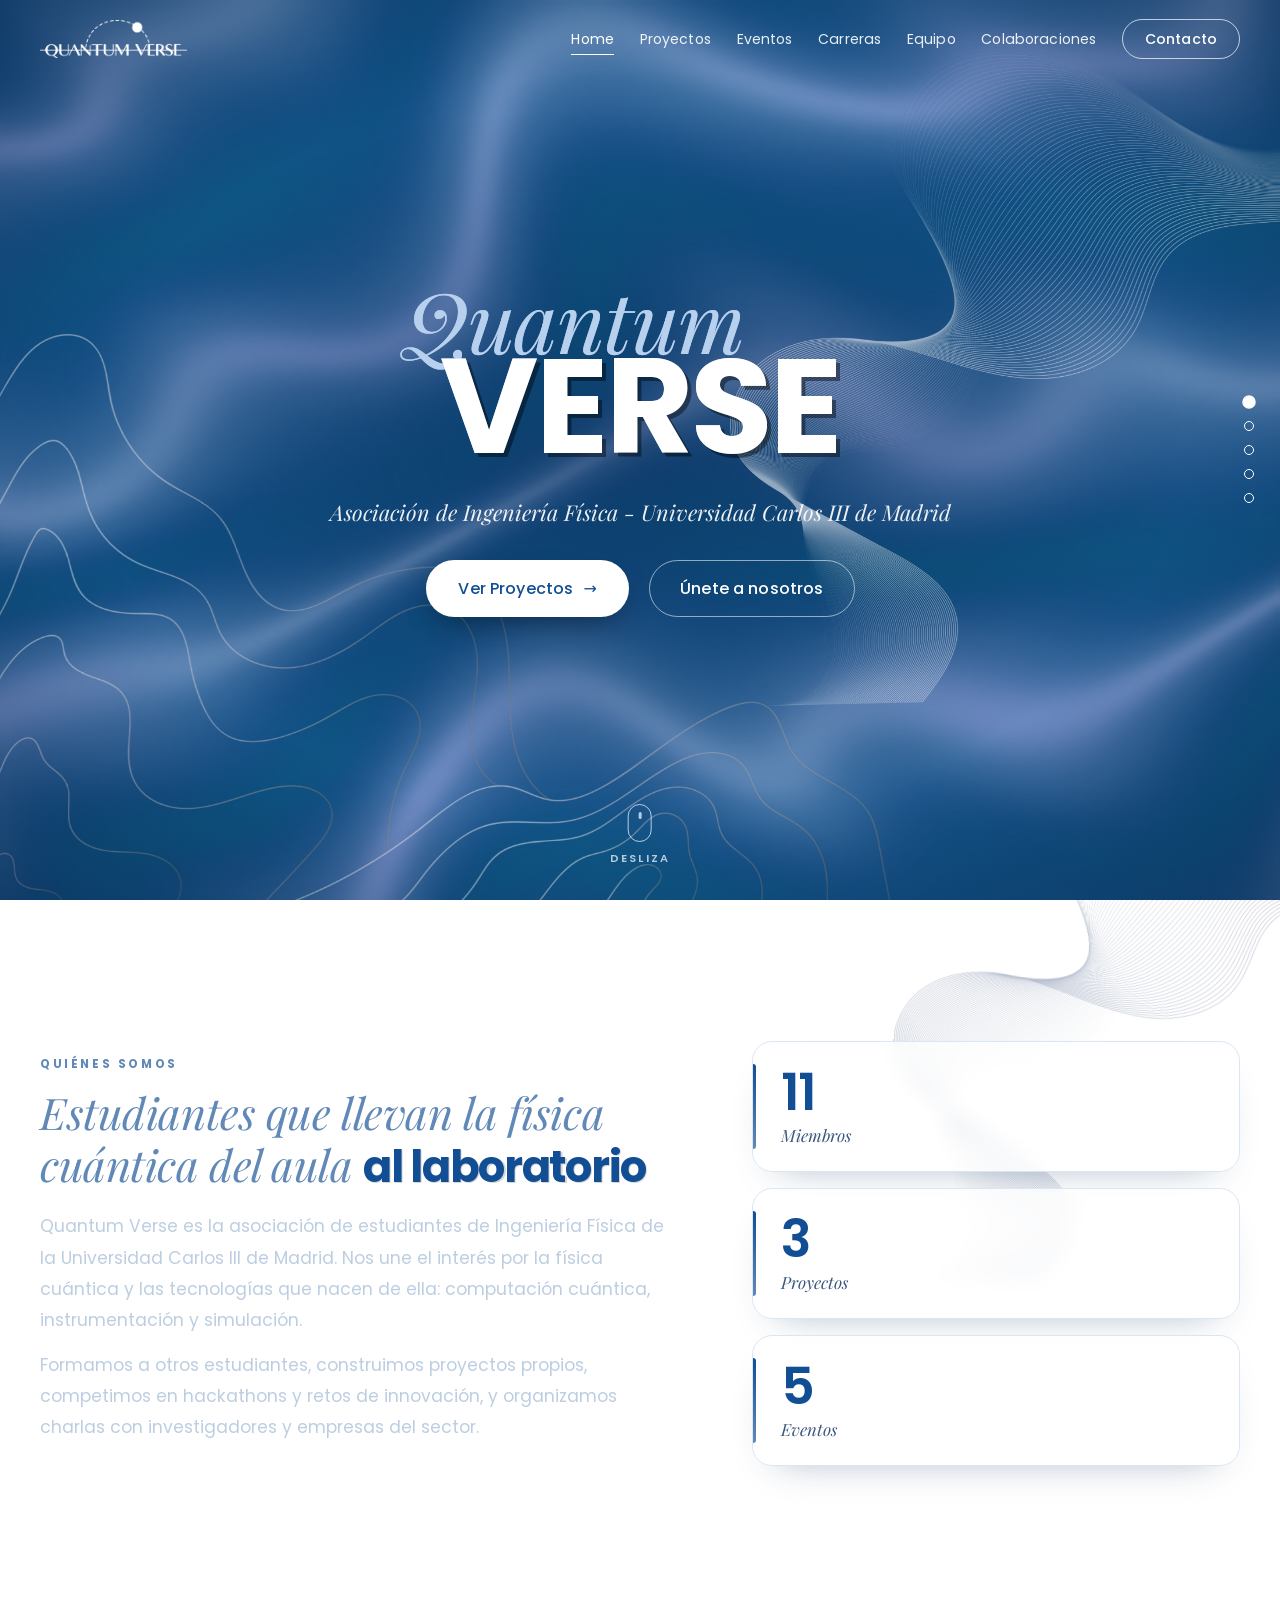
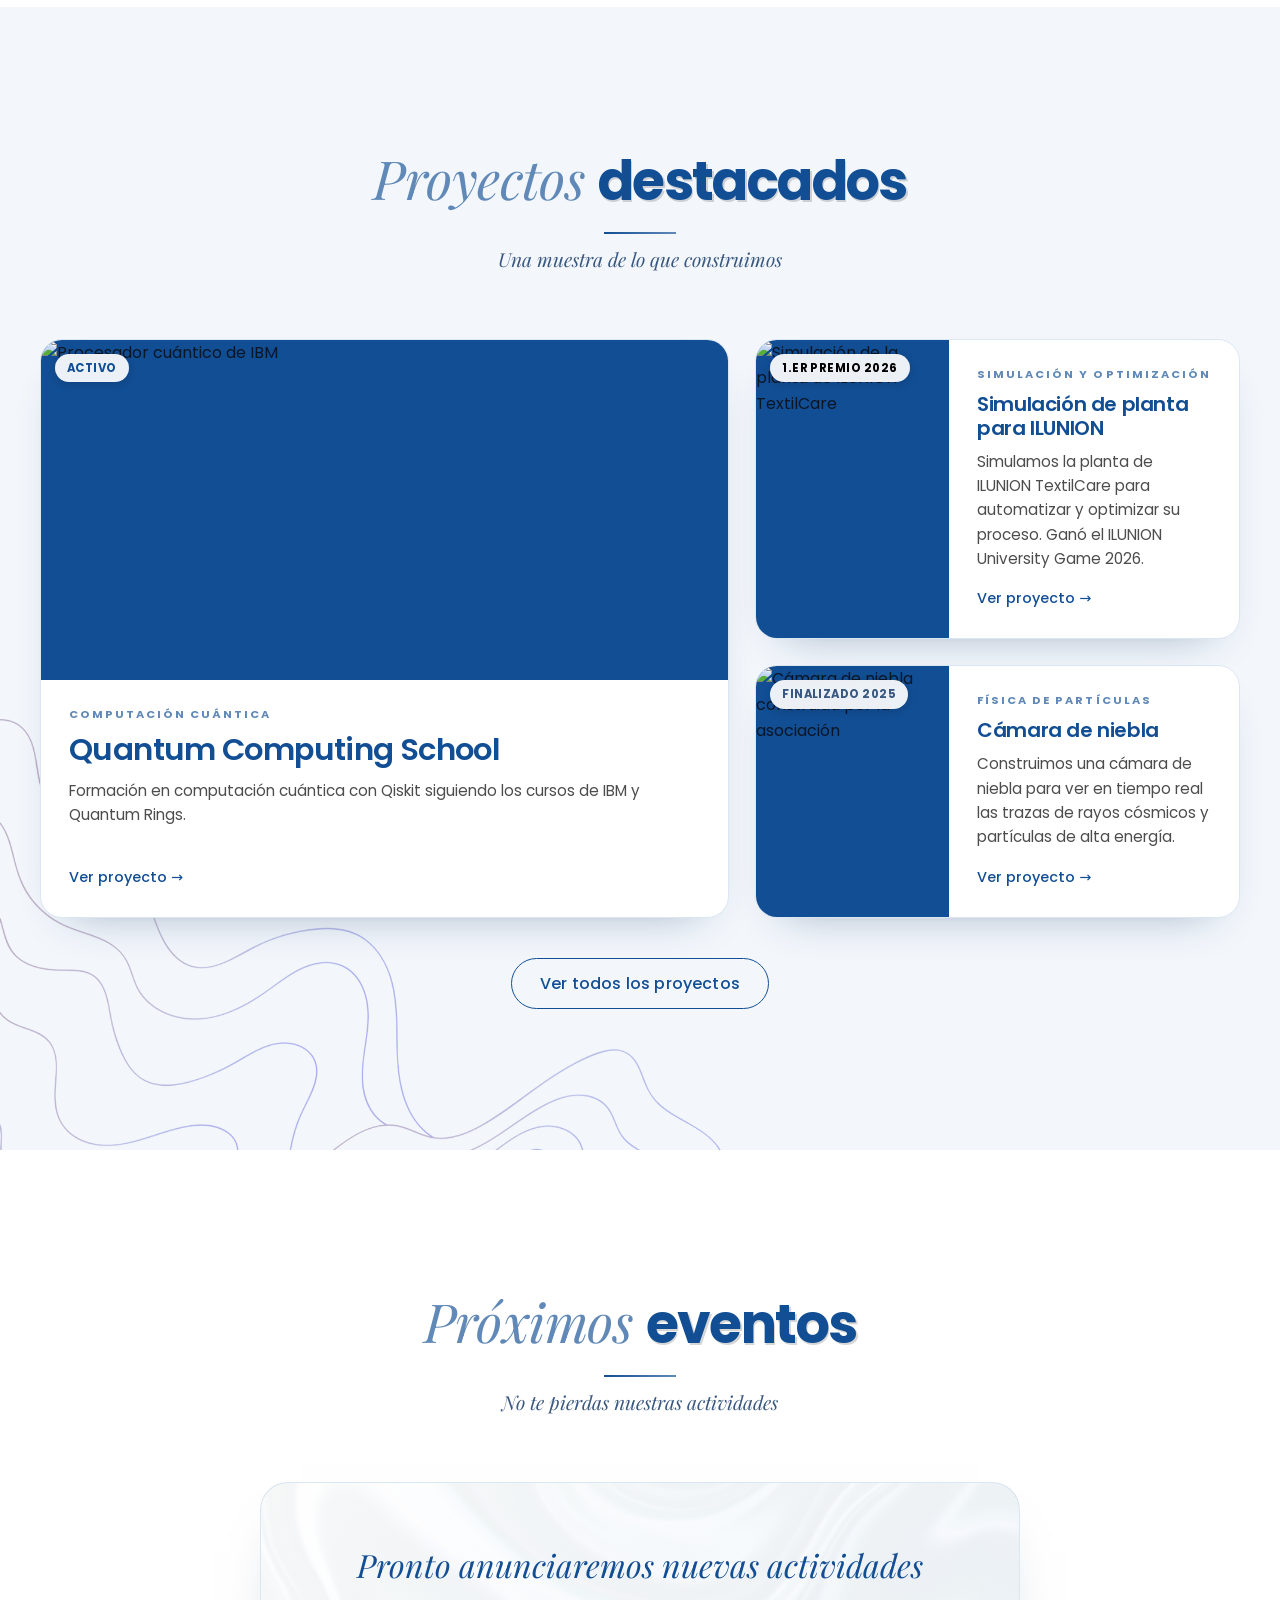
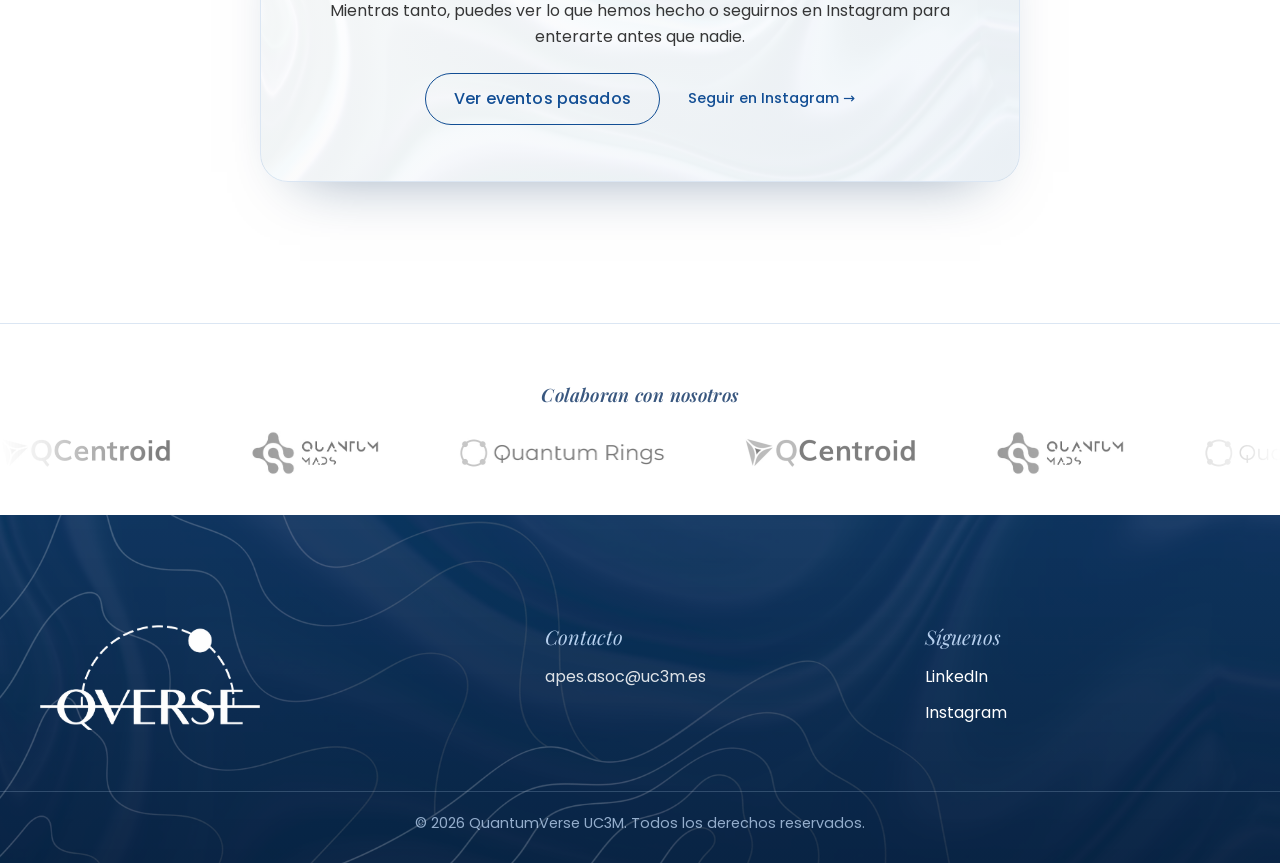
==== commit 2a5b2a9b: "Home: todos los logos de la franja de colaboradores abren su web Solo 3 de los 12 logos que recorren" ====
--- a/index.html
+++ b/index.html
@@ -204,20 +204,20 @@
       <div class="marquee">
         <div class="marquee-track">
           <ul class="marquee-group">
-            <li><img src="img/colaboraciones/qc_strip.webp" alt="QCentroid" class="partner-logo"/></li>
-            <li><img src="img/colaboraciones/qm_strip.webp" alt="Quantum Mads" class="partner-logo partner-logo-tall" /></li>
-            <li><img src="img/colaboraciones/qr_strip.webp" alt="Quantum Rings" class="partner-logo" /></li>
-            <li aria-hidden="true"><a href="https://qcentroid.xyz/"><img src="img/colaboraciones/qc_strip.webp" alt="" class="partner-logo" /></a></li>
-            <li aria-hidden="true"><a href="https://quantum-mads.com/"><img src="img/colaboraciones/qm_strip.webp" alt="" class="partner-logo partner-logo-tall" /></a></li>
-            <li aria-hidden="true"><a href="https://www.quantumrings.com/"><img src="img/colaboraciones/qr_strip.webp" alt="" class="partner-logo" /></a></li>
+            <li><a href="https://qcentroid.xyz/" target="_blank" rel="noopener noreferrer" aria-label="QCentroid (se abre en una pestaña nueva)"><img src="img/colaboraciones/qc_strip.webp" alt="QCentroid" class="partner-logo" /></a></li>
+            <li><a href="https://quantum-mads.com/" target="_blank" rel="noopener noreferrer" aria-label="Quantum Mads (se abre en una pestaña nueva)"><img src="img/colaboraciones/qm_strip.webp" alt="Quantum Mads" class="partner-logo partner-logo-tall" /></a></li>
+            <li><a href="https://www.quantumrings.com/" target="_blank" rel="noopener noreferrer" aria-label="Quantum Rings (se abre en una pestaña nueva)"><img src="img/colaboraciones/qr_strip.webp" alt="Quantum Rings" class="partner-logo" /></a></li>
+            <li aria-hidden="true"><a href="https://qcentroid.xyz/" target="_blank" rel="noopener noreferrer" tabindex="-1"><img src="img/colaboraciones/qc_strip.webp" alt="" class="partner-logo" /></a></li>
+            <li aria-hidden="true"><a href="https://quantum-mads.com/" target="_blank" rel="noopener noreferrer" tabindex="-1"><img src="img/colaboraciones/qm_strip.webp" alt="" class="partner-logo partner-logo-tall" /></a></li>
+            <li aria-hidden="true"><a href="https://www.quantumrings.com/" target="_blank" rel="noopener noreferrer" tabindex="-1"><img src="img/colaboraciones/qr_strip.webp" alt="" class="partner-logo" /></a></li>
           </ul>
           <ul class="marquee-group" aria-hidden="true">
-            <li><img src="img/colaboraciones/qc_strip.webp" alt="" class="partner-logo" /></li>
-            <li><img src="img/colaboraciones/qm_strip.webp" alt="" class="partner-logo partner-logo-tall" /></li>
-            <li><img src="img/colaboraciones/qr_strip.webp" alt="" class="partner-logo" /></li>
-            <li><img src="img/colaboraciones/qc_strip.webp" alt="" class="partner-logo" /></li>
-            <li><img src="img/colaboraciones/qm_strip.webp" alt="" class="partner-logo partner-logo-tall" /></li>
-            <li><img src="img/colaboraciones/qr_strip.webp" alt="" class="partner-logo" /></li>
+            <li><a href="https://qcentroid.xyz/" target="_blank" rel="noopener noreferrer" tabindex="-1"><img src="img/colaboraciones/qc_strip.webp" alt="" class="partner-logo" /></a></li>
+            <li><a href="https://quantum-mads.com/" target="_blank" rel="noopener noreferrer" tabindex="-1"><img src="img/colaboraciones/qm_strip.webp" alt="" class="partner-logo partner-logo-tall" /></a></li>
+            <li><a href="https://www.quantumrings.com/" target="_blank" rel="noopener noreferrer" tabindex="-1"><img src="img/colaboraciones/qr_strip.webp" alt="" class="partner-logo" /></a></li>
+            <li><a href="https://qcentroid.xyz/" target="_blank" rel="noopener noreferrer" tabindex="-1"><img src="img/colaboraciones/qc_strip.webp" alt="" class="partner-logo" /></a></li>
+            <li><a href="https://quantum-mads.com/" target="_blank" rel="noopener noreferrer" tabindex="-1"><img src="img/colaboraciones/qm_strip.webp" alt="" class="partner-logo partner-logo-tall" /></a></li>
+            <li><a href="https://www.quantumrings.com/" target="_blank" rel="noopener noreferrer" tabindex="-1"><img src="img/colaboraciones/qr_strip.webp" alt="" class="partner-logo" /></a></li>
           </ul>
         </div>
       </div>
--- a/style.css
+++ b/style.css
@@ -3,12 +3,12 @@
    ========================================= */
 
 :root {
-    --primary-color: #124e94;
-    --primary-light: #6189b7;
-    --secondary-color: #39577f;
-    --accent-color: #124e94;
-
-    --text-color: #000000;
+    --primary-color: #003366;
+    --primary-light: #004d99;
+    --secondary-color: #6c757d;
+    --accent-color: #00bcd4;
+
+    --text-color: #333333;
     --text-light: #f8f9fa;
 
     --bg-color: #ffffff;
@@ -16,8 +16,7 @@
 
     --border-color: #e0e0e0;
 
-    --font-main: 'Poppins', sans-serif;
-    --font-display: 'Playfair Display', serif;
+    --font-main: 'Inter', sans-serif;
     --container-width: 1200px;
 
     --box-shadow: 0 4px 6px rgba(0, 0, 0, 0.05);
@@ -59,7 +58,6 @@
 h2,
 h3,
 h4 {
-    font-family: var(--font-main);
     color: var(--primary-color);
     font-weight: 700;
     line-height: 1.2;
@@ -132,7 +130,7 @@
 }
 
 .btn-primary:hover {
-    background-color: var(--secondary-color);
+    background-color: #008ba3;
 }
 
 .btn-outline {
@@ -260,11 +258,9 @@
    ========================================= */
 
 .hero-section {
-    min-height: 100vh;
-    min-height: 100svh;
-    padding: 110px 0 100px;
+    height: 100vh;
     /* Fallback si no hay JS; el canvas de interferencia se pinta encima */
-    background: linear-gradient(135deg, #39577f 0%, #124e94 55%, #6189b7 100%);
+    background: linear-gradient(135deg, #0c3e76 0%, #124e94 55%, #39577f 100%);
 
     position: relative;
     overflow: hidden;
@@ -272,7 +268,7 @@
     align-items: center;
 
     color: #fff;
-    text-align: left;
+    text-align: center;
     margin-bottom: 0;
 }
 
@@ -286,8 +282,16 @@
 
     /* Viñeta suave: asienta el texto blanco sin tapar la textura */
     background:
-        linear-gradient(90deg, rgba(5, 26, 53, 0.88) 0%, rgba(5, 26, 53, 0.58) 48%, rgba(5, 26, 53, 0.12) 100%),
-        linear-gradient(0deg, rgba(5, 26, 53, 0.48) 0%, transparent 42%);
+        radial-gradient(
+            ellipse 50% 38% at 50% 50%,
+            rgba(8, 40, 82, 0.5) 0%,
+            rgba(8, 40, 82, 0) 100%
+        ),
+        radial-gradient(
+            ellipse at center,
+            rgba(0, 0, 0, 0) 60%,
+            rgba(6, 30, 64, 0.45) 100%
+        );
 
     z-index: 1;
     pointer-events: none;
@@ -306,71 +310,84 @@
 .hero-content {
     position: relative;
     z-index: 2;
-    width: 100%;
-    max-width: var(--container-width);
-}
-
-.hero-kicker {
-    display: flex;
-    align-items: center;
-    gap: 12px;
-    margin-bottom: 24px;
-    color: rgba(255, 255, 255, 0.84);
-    font-size: 0.78rem;
-    font-weight: 600;
-    letter-spacing: 0.14em;
-    line-height: 1.6;
-    text-transform: uppercase;
-}
-
-.hero-kicker::before {
-    content: '';
-    width: 34px;
-    height: 2px;
-    flex: 0 0 auto;
-    background: #b7d0ee;
+    max-width: 800px;
 }
 
 .hero-title {
-    display: flex;
-    flex-direction: column;
-    align-items: flex-start;
-    margin-bottom: 18px;
+    font-size: 3.5rem;
+    margin-bottom: 20px;
     color: #fff;
-    font-size: clamp(4rem, 9vw, 7rem);
-    letter-spacing: -0.05em;
-    line-height: 0.9;
-    text-wrap: balance;
-}
-
-.hero-title-main {
-    font-weight: 700;
-}
-
-.hero-title-accent {
-    padding-left: 0.35em;
-    color: #b7d0ee;
-    font-family: var(--font-display);
-    font-size: 0.9em;
-    font-style: italic;
-    font-weight: 500;
-    letter-spacing: -0.045em;
+    line-height: 1.1;
 }
 
 .hero-subtitle {
-    max-width: 54ch;
-    margin-bottom: 34px;
-    color: rgba(255, 255, 255, 0.88);
-    font-size: clamp(1rem, 1.6vw, 1.2rem);
-    line-height: 1.75;
-    font-weight: 400;
+    font-size: 1.2rem;
+    margin-bottom: 30px;
+    opacity: 0.9;
+    font-weight: 300;
 }
 
 .hero-buttons {
     display: flex;
-    flex-wrap: wrap;
-    gap: 14px;
-    justify-content: flex-start;
+    gap: 20px;
+    justify-content: center;
+}
+
+/* --- Título "en superposición" ---------------------------------------
+   Dos copias fantasma desplazadas = dos estados. Al observarlo (hover o
+   scroll) --spread pasa de 1 a 0 y el título colapsa a un único estado. */
+
+@property --spread {
+    syntax: '<number>';
+    inherits: true;
+    initial-value: 1;
+}
+
+.quantum-title {
+    --spread: 1;
+    position: relative;
+    display: inline-block;
+    cursor: default;
+    transition: --spread 0.8s cubic-bezier(0.2, 0.8, 0.2, 1);
+}
+
+.quantum-title:hover,
+.quantum-title.collapsed {
+    --spread: 0;
+}
+
+.qt-main {
+    display: inline-block;
+    position: relative;
+    z-index: 1;
+}
+
+.qt-ghost {
+    position: absolute;
+    inset: 0;
+    pointer-events: none;
+    user-select: none;
+    opacity: calc(0.45 * var(--spread));
+}
+
+.qt-a {
+    color: var(--accent-color);
+    animation: qt-state-a 4.5s ease-in-out infinite alternate;
+}
+
+.qt-b {
+    color: #7fa8ff;
+    animation: qt-state-b 5.5s ease-in-out infinite alternate;
+}
+
+@keyframes qt-state-a {
+    from { translate: calc(-4px * var(--spread)) calc(-1px * var(--spread)); }
+    to   { translate: calc(-2px * var(--spread)) calc(1px * var(--spread)); }
+}
+
+@keyframes qt-state-b {
+    from { translate: calc(4px * var(--spread)) calc(1px * var(--spread)); }
+    to   { translate: calc(2px * var(--spread)) calc(-1px * var(--spread)); }
 }
 
 /* --- Botones del hero: uno relleno, otro solo borde ------------------ */
@@ -381,17 +398,16 @@
     justify-content: center;
     gap: 10px;
     min-width: 190px;
-    min-height: 52px;
     padding: 14px 30px;
-    border-radius: 3px;
+    border-radius: 999px;
     letter-spacing: 0.01em;
 }
 
 .hero-buttons .btn-primary {
     background-color: var(--accent-color);
     border-color: var(--accent-color);
-    color: #fff;
-    box-shadow: 0 8px 24px rgba(18, 78, 148, 0.35);
+    color: #001428;
+    box-shadow: 0 8px 24px rgba(0, 188, 212, 0.35);
 }
 
 .hero-buttons .btn-primary span {
@@ -399,9 +415,9 @@
 }
 
 .hero-buttons .btn-primary:hover {
-    background-color: var(--secondary-color);
-    border-color: var(--secondary-color);
-    box-shadow: 0 10px 30px rgba(18, 78, 148, 0.5);
+    background-color: #2fd3e8;
+    border-color: #2fd3e8;
+    box-shadow: 0 10px 30px rgba(0, 188, 212, 0.5);
     transform: translateY(-2px);
 }
 
@@ -484,9 +500,7 @@
 }
 
 #quienes-somos,
-#eventos,
-#pasados,
-#unete {
+#eventos {
     scroll-margin-top: 80px;
 }
 
@@ -497,9 +511,14 @@
 }
 
 @media (prefers-reduced-motion: reduce) {
+    .qt-a,
+    .qt-b,
     .scroll-wheel {
         animation: none;
     }
+
+    .qt-a { translate: calc(-3px * var(--spread)) 0; }
+    .qt-b { translate: calc(3px * var(--spread)) 0; }
 }
 
 
@@ -510,7 +529,7 @@
 .eyebrow {
     display: inline-block;
     margin-bottom: 14px;
-    color: var(--primary-color);
+    color: #00838f;
     font-size: 0.78rem;
     font-weight: 700;
     letter-spacing: 0.14em;
@@ -525,10 +544,9 @@
 }
 
 .about-text h2 {
-    font-size: clamp(2rem, 4vw, 3rem);
+    font-size: clamp(1.7rem, 3vw, 2.3rem);
     margin-bottom: 20px;
     text-wrap: balance;
-    letter-spacing: -0.045em;
 }
 
 .about-text p {
@@ -540,23 +558,22 @@
 
 .stats {
     display: grid;
-    grid-template-columns: repeat(3, minmax(0, 1fr));
     gap: 14px;
 }
 
 .stat {
     display: flex;
     flex-direction: column-reverse;
-    justify-content: flex-end;
     gap: 2px;
-    padding: 16px 14px;
-    border-top: 2px solid var(--accent-color);
-    background-color: transparent;
+    padding: 18px 24px;
+    border-left: 3px solid var(--accent-color);
+    background-color: var(--bg-light);
+    border-radius: 0 10px 10px 0;
 }
 
 .stat dd {
     color: var(--primary-color);
-    font-size: clamp(2rem, 3.4vw, 2.8rem);
+    font-size: 2.6rem;
     font-weight: 700;
     line-height: 1.1;
     font-variant-numeric: tabular-nums;
@@ -564,9 +581,9 @@
 
 .stat dt {
     color: var(--secondary-color);
-    font-size: 0.72rem;
+    font-size: 0.85rem;
     font-weight: 600;
-    letter-spacing: 0.08em;
+    letter-spacing: 0.06em;
     text-transform: uppercase;
 }
 
@@ -583,15 +600,15 @@
 
 .featured-card {
     background-color: #fff;
-    border: 0;
-    border-radius: 3px;
+    border: 1px solid var(--border-color);
+    border-radius: 12px;
     overflow: hidden;
     transition: transform 0.3s ease, box-shadow 0.3s ease;
 }
 
 .featured-card:hover {
     transform: translateY(-4px);
-    box-shadow: 0 18px 36px rgba(18, 78, 148, 0.14);
+    box-shadow: 0 14px 30px rgba(0, 51, 102, 0.12);
 }
 
 .featured-link {
@@ -660,7 +677,7 @@
 
 .featured-body .area {
     margin-bottom: 8px;
-    color: var(--primary-color);
+    color: #00838f;
     font-size: 0.75rem;
     font-weight: 700;
     letter-spacing: 0.1em;
@@ -706,10 +723,8 @@
     max-width: 640px;
     margin: 0 auto;
     padding: 36px 32px;
-    border: 0;
-    border-left: 4px solid var(--primary-color);
-    border-radius: 2px;
-    background: linear-gradient(115deg, #edf4fc 0%, #f8fafd 100%);
+    border: 1px dashed #b8c7d9;
+    border-radius: 12px;
     text-align: center;
     color: #4a5563;
 }
@@ -741,9 +756,8 @@
 
 .partners-strip {
     padding: 36px 0 44px;
-    border-top: 1px solid #dce6f2;
-    border-bottom: 1px solid #dce6f2;
-    background-color: #f7f9fc;
+    border-top: 1px solid var(--border-color);
+    background-color: #fff;
 }
 
 .partners-title {
@@ -783,7 +797,9 @@
     height: 30px;
     width: auto;
     max-width: none;
-    opacity: 0.78;
+    filter: grayscale(1);
+    opacity: 0.6;
+    mix-blend-mode: multiply;
     transition: filter 0.3s ease, opacity 0.3s ease;
 }
 
@@ -792,24 +808,8 @@
 }
 
 .partner-logo:hover {
+    filter: none;
     opacity: 1;
-}
-
-#proyectos-destacados .section-header,
-#eventos .section-header {
-    margin-bottom: 36px;
-    text-align: left;
-}
-
-#proyectos-destacados .section-header h2,
-#eventos .section-header h2 {
-    font-size: clamp(2rem, 4vw, 3rem);
-    letter-spacing: -0.045em;
-}
-
-#proyectos-destacados .section-header p,
-#eventos .section-header p {
-    max-width: 52ch;
 }
 
 @keyframes marquee {
@@ -895,9 +895,7 @@
 }
 
 .page-header p {
-    font-family: var(--font-display);
     font-size: 1.2rem;
-    font-style: italic;
     opacity: 0.9;
 }
 
@@ -906,7 +904,7 @@
 .page-header--texture {
     position: relative;
     overflow: hidden;
-    background: linear-gradient(135deg, #39577f 0%, #124e94 55%, #6189b7 100%);
+    background: linear-gradient(135deg, #0c3e76 0%, #124e94 55%, #39577f 100%);
     padding: 150px 0 80px;
 }
 
@@ -1067,7 +1065,7 @@
     background:
         radial-gradient(120% 60% at 20% 15%, rgba(183, 208, 238, 0.35), transparent 60%),
         radial-gradient(90% 50% at 85% 90%, rgba(97, 137, 183, 0.5), transparent 65%),
-        linear-gradient(160deg, #6189b7 0%, #124e94 50%, #39577f 100%);
+        linear-gradient(160deg, #255c91 0%, #124e94 50%, #0c3e76 100%);
 }
 
 .tl-play {
@@ -1626,7 +1624,7 @@
     background:
         radial-gradient(120% 60% at 20% 15%, rgba(183, 208, 238, 0.35), transparent 60%),
         radial-gradient(90% 50% at 85% 90%, rgba(97, 137, 183, 0.5), transparent 65%),
-        linear-gradient(160deg, #6189b7 0%, #124e94 50%, #39577f 100%);
+        linear-gradient(160deg, #255c91 0%, #124e94 50%, #0c3e76 100%);
 }
 
 @media (max-width: 1000px) {
@@ -1698,7 +1696,7 @@
 
 .tag-active-home {
     display: inline-block;
-    background-color: rgba(18, 78, 148, 0.12);
+    background-color: rgba(0, 188, 212, 0.12);
     color: var(--primary-color);
     border-radius: 999px;
     padding: 6px 14px;
@@ -1720,9 +1718,40 @@
 
 .collab-logos {
     display: grid;
-    grid-template-columns: repeat(3, minmax(180px, 1fr));
+    grid-template-columns: repeat(3, minmax(0, 1fr));
     align-items: center;
     gap: 24px;
+}
+
+/* Los enlaces de cada logo ocupan su celda y centran la imagen */
+.collab-logos > a,
+.collab-logo-wrap > a {
+    display: flex;
+    align-items: center;
+    justify-content: center;
+    min-width: 0;
+}
+
+/* Móvil: los logos se apilan en una columna, más bajos */
+@media (max-width: 640px) {
+    .collab-logos-wrapper {
+        padding: 20px 16px;
+    }
+
+    .collab-logos {
+        grid-template-columns: 1fr;
+        gap: 12px;
+    }
+
+    .collab-logo {
+        max-width: 240px;
+        height: 110px;
+    }
+
+    .collab-logo-wrap {
+        min-height: 0;
+        padding: 0;
+    }
 }
 
 .collab-logo-wrap {
@@ -2067,33 +2096,6 @@
     padding: 40px 0;
 }
 
-.join-callout {
-    display: flex;
-    align-items: center;
-    justify-content: space-between;
-    gap: 28px;
-    margin: 0 0 60px;
-    padding: 32px;
-    border: 1px solid var(--border-color);
-    border-left: 4px solid var(--primary-color);
-    border-radius: 12px;
-    background: var(--bg-light);
-}
-
-.join-callout h2 {
-    max-width: 32ch;
-    margin-bottom: 10px;
-    font-size: clamp(1.35rem, 2.5vw, 1.8rem);
-}
-
-.join-callout p {
-    color: var(--secondary-color);
-}
-
-.join-callout .btn {
-    flex: 0 0 auto;
-}
-
 .team-member {
     background-color: #ffffff;
     border-radius: 12px;
@@ -2136,7 +2138,7 @@
 }
 
 .team-member .role {
-    color: var(--primary-color);
+    color: #00bcd4;
     font-weight: 600;
 
     margin-bottom: 15px;
@@ -2239,7 +2241,7 @@
 
 .social-links a:hover {
     opacity: 1;
-    color: #b7d0ee;
+    color: var(--accent-color);
 }
 
 .footer-bottom {
@@ -2270,18 +2272,6 @@
 
 .delay-2 {
     animation-delay: 0.4s;
-}
-
-.delay-3 {
-    animation-delay: 0.6s;
-}
-
-@media (prefers-reduced-motion: reduce) {
-    .fade-in {
-        opacity: 1;
-        transform: none;
-        animation: none;
-    }
 }
 
 @keyframes fadeIn {
@@ -2297,24 +2287,17 @@
    ========================================= */
 
 @media (max-width: 768px) {
-    .join-callout {
-        align-items: flex-start;
-        flex-direction: column;
-        padding: 24px;
-    }
-
     .nav-menu {
         position: fixed;
-        top: 80px;
+        top: 70px;
         left: 0;
 
         width: 100%;
-        min-height: calc(100vh - 80px);
+        min-height: calc(100vh - 70px);
 
         background-color: #fff;
         flex-direction: column;
         justify-content: flex-start;
-        gap: 20px;
 
         padding: 20px;
         box-shadow: 0 4px 6px rgba(0, 0, 0, 0.1);
@@ -2340,12 +2323,11 @@
     }
 
     .hero-title {
-        font-size: clamp(3.5rem, 16vw, 5rem);
+        font-size: 2.5rem;
     }
 
     .hero-buttons {
         flex-direction: column;
-        align-items: flex-start;
     }
 
     .page-header h1 {
@@ -2364,14 +2346,4 @@
     .team-member h3 {
         white-space: normal;
     }
-}
-
-@media (max-width: 600px) {
-    .collab-logos {
-        grid-template-columns: minmax(0, 1fr);
-    }
-
-    .collab-logo-wrap {
-        min-height: 140px;
-    }
 }
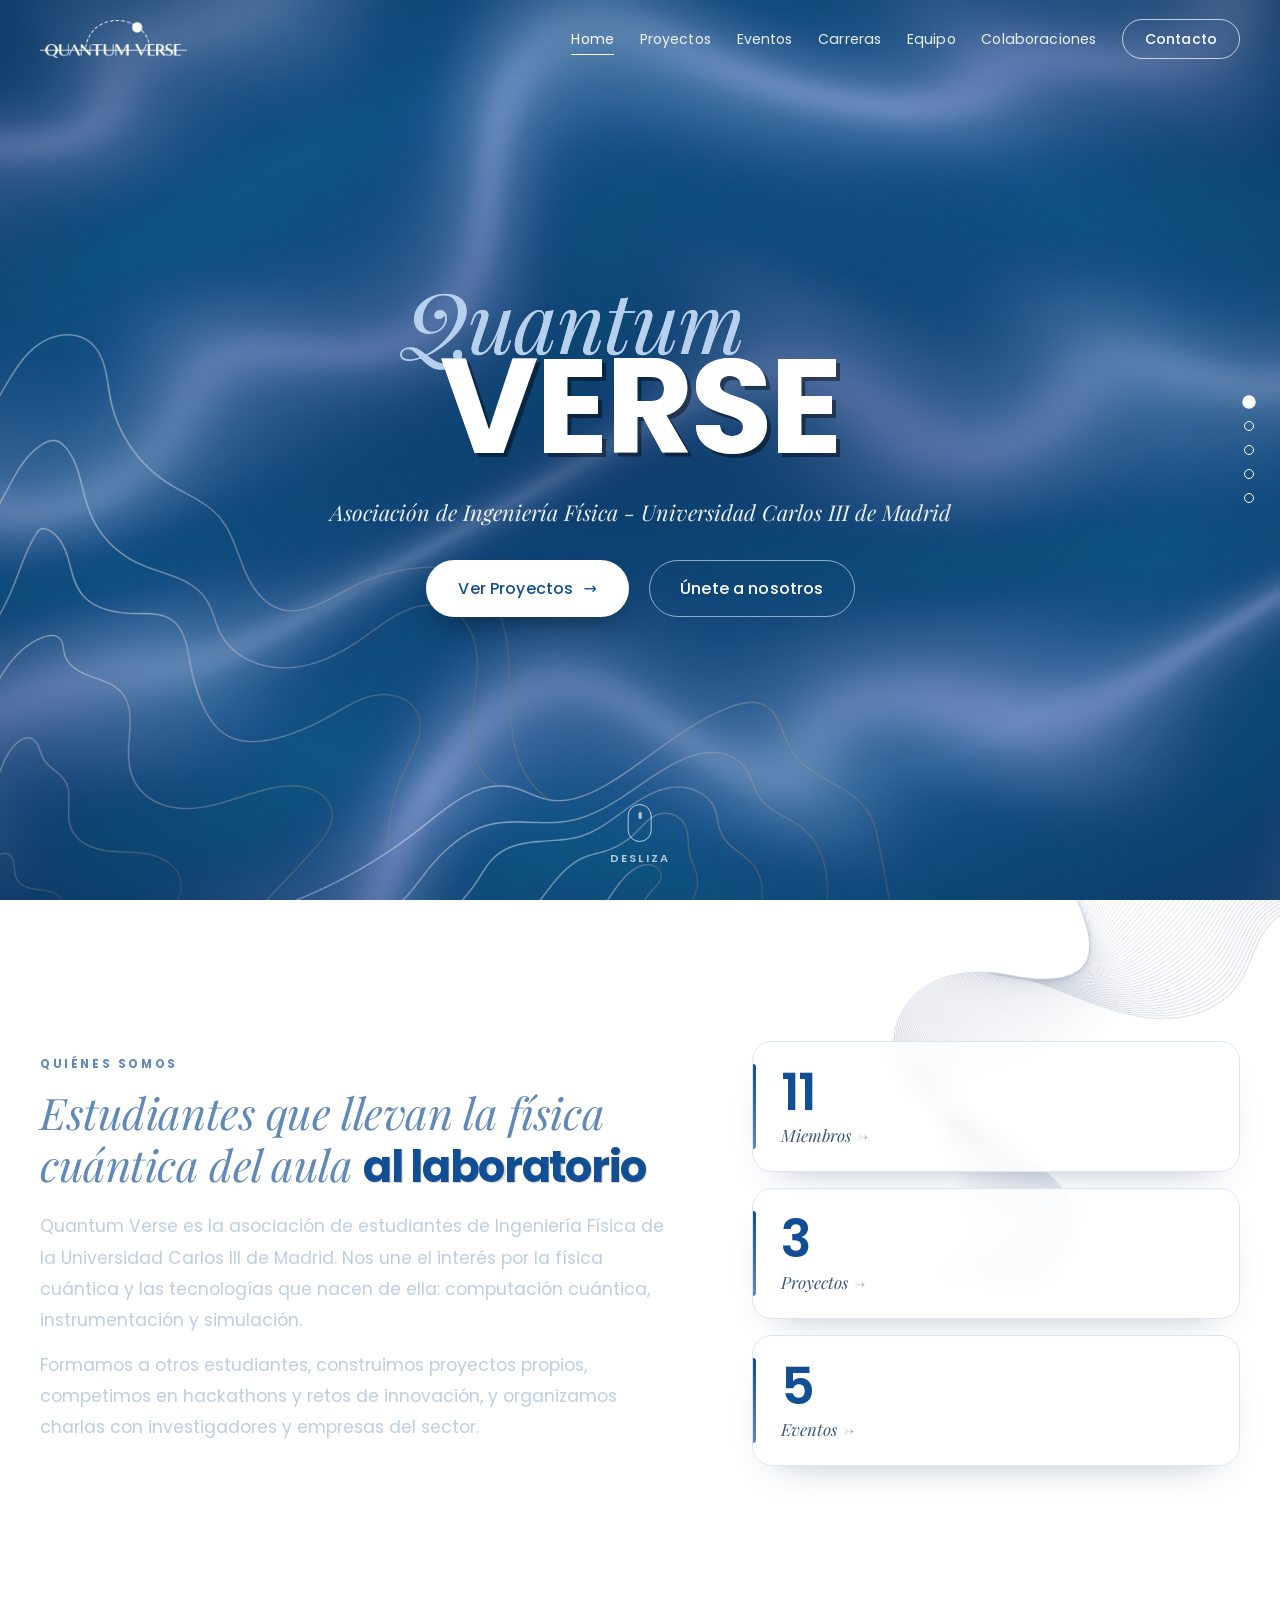
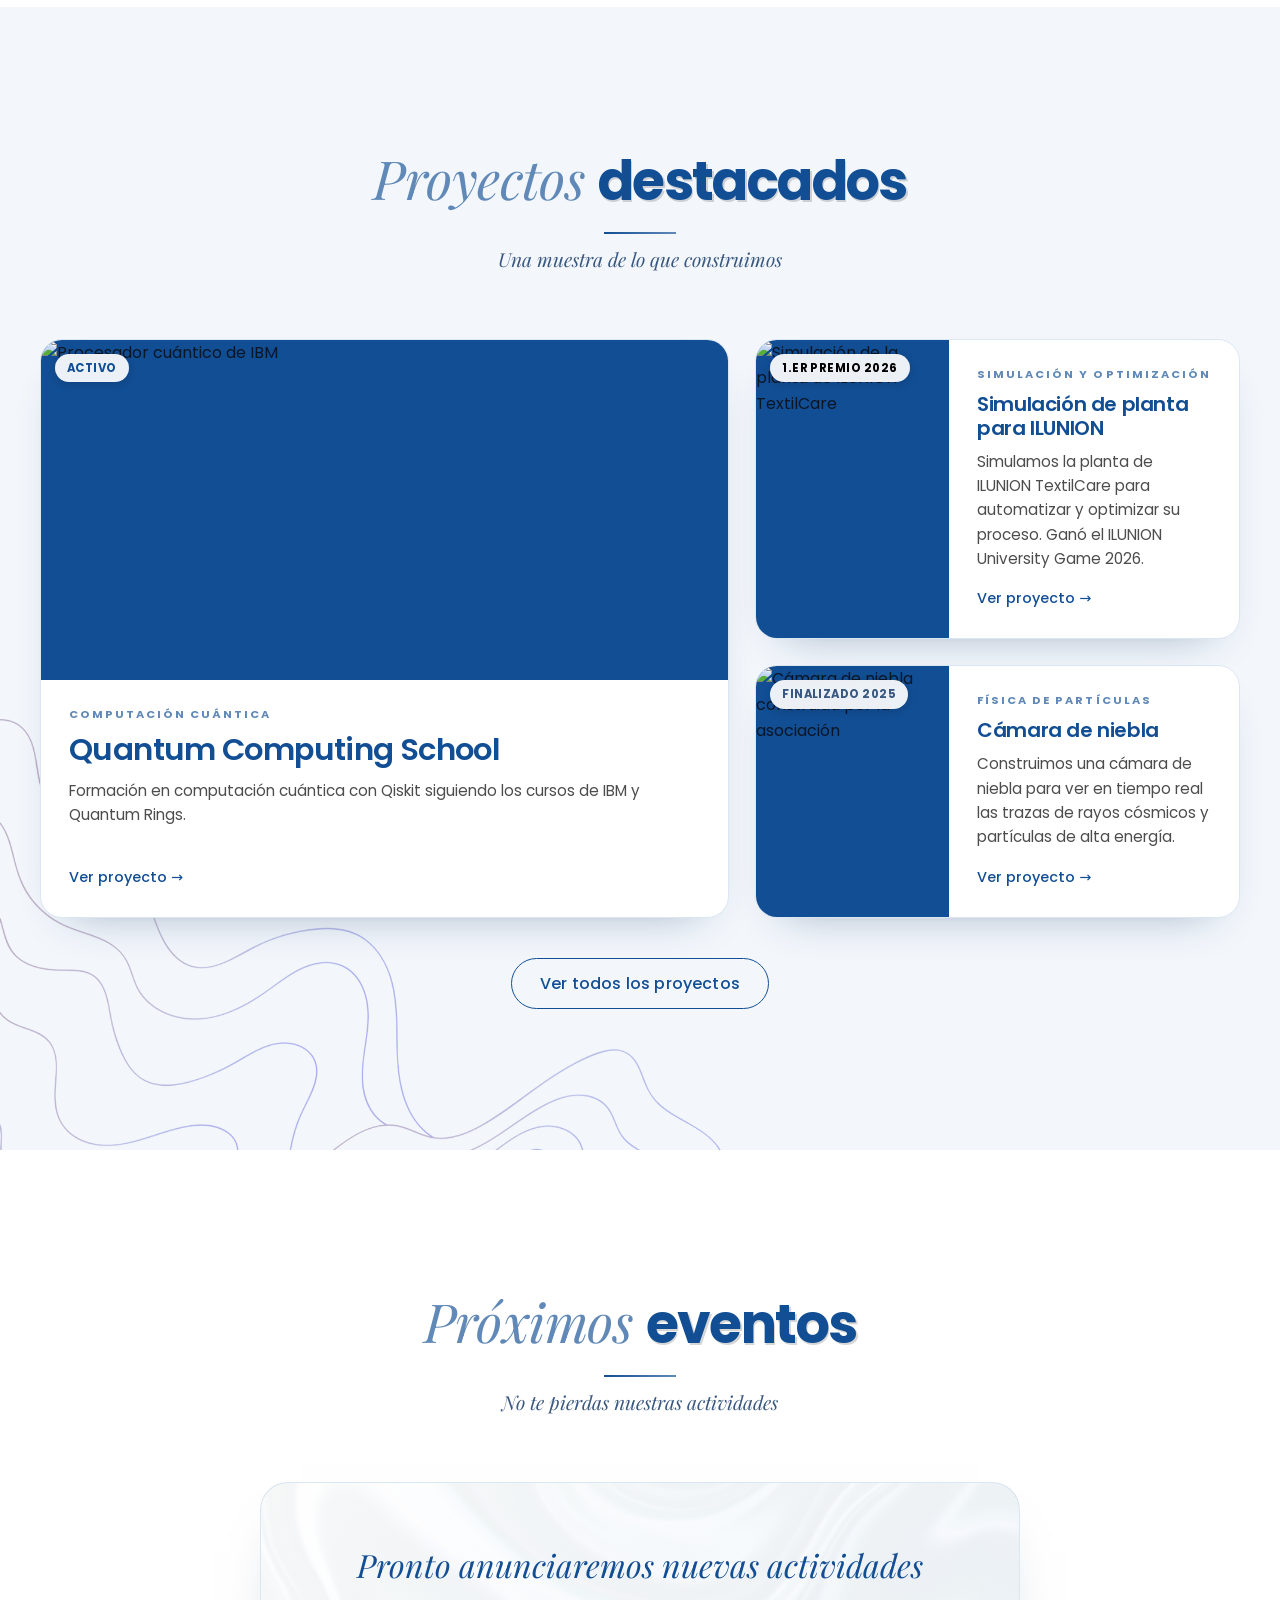
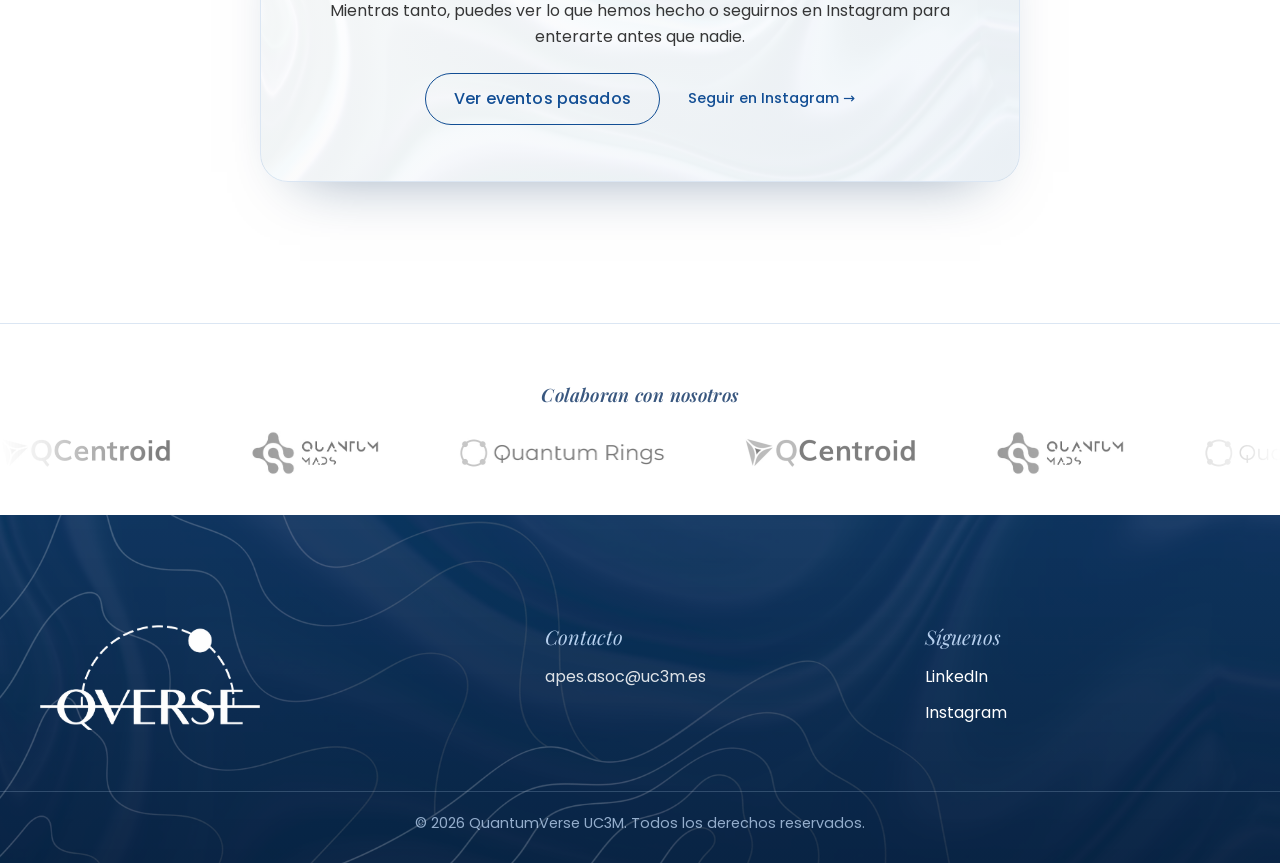
==== commit 79f2cbfd: "Home: las tarjetas de cifras llevan a Equipo, Proyectos y Eventos La etiqueta de cada cifra es un en" ====
--- a/index.html
+++ b/index.html
@@ -88,15 +88,15 @@
         </div>
         <dl class="stats">
           <div class="stat">
-            <dt>Miembros</dt>
+            <dt><a href="equipo.html" class="stat-link">Miembros<span class="stat-arrow" aria-hidden="true">&rarr;</span></a></dt>
             <dd><span class="counter" data-target="11">11</span></dd>
           </div>
           <div class="stat">
-            <dt>Proyectos</dt>
+            <dt><a href="proyectos.html" class="stat-link">Proyectos<span class="stat-arrow" aria-hidden="true">&rarr;</span></a></dt>
             <dd><span class="counter" data-target="3">3</span></dd>
           </div>
           <div class="stat">
-            <dt>Eventos</dt>
+            <dt><a href="eventos.html" class="stat-link">Eventos<span class="stat-arrow" aria-hidden="true">&rarr;</span></a></dt>
             <dd><span class="counter" data-target="5">5</span></dd>
           </div>
         </dl>
--- a/style.css
+++ b/style.css
@@ -579,6 +579,48 @@
     font-variant-numeric: tabular-nums;
 }
 
+/* Toda la tarjeta es clicable: el enlace de la etiqueta extiende su zona
+   de clic a la tarjeta completa */
+.stat {
+    position: relative;
+}
+
+.stat-link {
+    display: inline-flex;
+    align-items: center;
+    gap: 6px;
+    color: inherit;
+}
+
+.stat-link::after {
+    content: '';
+    position: absolute;
+    inset: 0;
+    z-index: 1;
+    border-radius: inherit;
+}
+
+.stat-link:focus-visible {
+    outline: none;
+}
+
+.stat:focus-within {
+    outline: 2px solid #124e94;
+    outline-offset: 3px;
+}
+
+.stat-arrow {
+    font-style: normal;
+    opacity: 0.45;
+    transition: transform 0.3s ease, opacity 0.3s ease;
+}
+
+.stat:hover .stat-arrow,
+.stat:focus-within .stat-arrow {
+    opacity: 1;
+    transform: translateX(4px);
+}
+
 .stat dt {
     color: var(--secondary-color);
     font-size: 0.85rem;
@@ -987,29 +1029,49 @@
     letter-spacing: -0.02em;
 }
 
+/* El raíl, su relleno y los puntos se colocan con la misma referencia
+   (--tl-rail) y se centran con translate, así coinciden en cualquier pantalla */
 .tl-list {
+    --tl-pad: 36px;              /* separación entre el raíl y las tarjetas */
+    --tl-rail: 0px;              /* posición del centro del raíl */
+    --tl-dot: 14px;
+    position: relative;
     list-style: none;
     display: flex;
     flex-direction: column;
     gap: 28px;
-    padding-left: 36px;
-    border-left: 2px solid #d5e0ee;
+    padding-left: var(--tl-pad);
+}
+
+/* Raíl gris de fondo */
+.tl-list::before {
+    content: '';
+    position: absolute;
+    top: 0;
+    bottom: 0;
+    left: var(--tl-rail);
+    width: 2px;
+    translate: -50% 0;
+    border-radius: 2px;
+    background-color: #d5e0ee;
 }
 
 .tl-item {
     position: relative;
 }
 
-/* Punto de la línea temporal, centrado sobre el borde de .tl-list */
+/* Punto de la línea temporal, centrado sobre el raíl */
 .tl-item::before {
     content: '';
     position: absolute;
+    z-index: 1;
     top: 30px;
-    left: -44px;
-    width: 14px;
-    height: 14px;
+    left: calc(var(--tl-rail) - var(--tl-pad));
+    width: var(--tl-dot);
+    height: var(--tl-dot);
+    translate: -50% 0;
     border-radius: 50%;
-    background-color: #fff;
+    background-color: #124e94;
     border: 3px solid #124e94;
     box-shadow: 0 0 0 4px #fff;
 }
@@ -1166,11 +1228,10 @@
     }
 
     .tl-list {
-        padding-left: 22px;
+        --tl-pad: 22px;
     }
 
     .tl-item::before {
-        left: -30px;
         top: 22px;
     }
 
--- a/qverse.css
+++ b/qverse.css
@@ -442,8 +442,7 @@
     background: radial-gradient(120% 90% at 20% 10%, #1a62b4 0%, var(--qv-blue) 45%, var(--qv-deep) 100%);
 }
 
-.hero-section::before,
-.hero-section::after {
+.hero-section::before {
     content: '';
     position: absolute;
     z-index: 1;
@@ -461,16 +460,6 @@
     background-image: url('img/brand/contornos-oscuro.webp');
     opacity: 0.5;
     transform: translate3d(calc(var(--hp, 0) * -60px), calc(var(--hp, 0) * -110px), 0);
-}
-
-.hero-section::after {
-    right: -7%;
-    top: 4%;
-    width: min(50vw, 720px);
-    aspect-ratio: 1100 / 1152;
-    background-image: url('img/brand/ondas-oscuro.webp');
-    opacity: 0.55;
-    transform: translate3d(calc(var(--hp, 0) * 70px), calc(var(--hp, 0) * -150px), 0) rotate(calc(var(--hp, 0) * 8deg));
 }
 
 .hero-content {
@@ -790,11 +779,13 @@
     z-index: 2;
 }
 
+/* Las líneas de esta imagen terminan en seco por su borde izquierdo: se voltea
+   en horizontal para que ese borde quede pegado (y escondido) en el derecho */
 .page-header::before,
 .page-header--texture::before {
     content: '';
     position: absolute;
-    right: -6%;
+    right: -2%;
     bottom: -30%;
     width: min(72vw, 980px);
     aspect-ratio: 1500 / 904;
@@ -802,7 +793,7 @@
     pointer-events: none;
     background: url('img/brand/contornos-oscuro.webp') no-repeat center / contain;
     opacity: 0.5;
-    transform: translate3d(calc(var(--sp, 0) * -50px), calc(var(--sp, 0) * 70px), 0);
+    transform: translate3d(calc(var(--sp, 0) * -50px), calc(var(--sp, 0) * 70px), 0) scaleX(-1);
     will-change: transform;
 }
 
@@ -909,31 +900,31 @@
     color: var(--qv-blue);
 }
 
-.tl-list {
-    position: relative;
-    border-left-color: var(--qv-line);
-}
-
+.tl-list::before {
+    background-color: var(--qv-line);
+}
+
+/* Relleno del raíl: avanza con el scroll (--lp) y usa el mismo azul que los puntos */
 .tl-list::after {
     content: '';
     position: absolute;
-    left: -2px;
+    left: var(--tl-rail);
     top: 0;
     width: 2px;
     height: calc(var(--lp, 1) * 100%);
-    background: linear-gradient(var(--qv-blue), var(--qv-sky));
+    translate: -50% 0;
+    background-color: var(--qv-blue);
     border-radius: 2px;
 }
 
 .tl-item::before {
-    transition: background-color 0.4s ease, transform 0.4s var(--ease);
-}
-
-.tl-item::before {
+    border-color: var(--qv-blue);
     background-color: var(--qv-blue);
-}
-
-.qv-js .tl-item:not(.is-in)::before {
+    transition: background-color 0.35s ease;
+}
+
+/* Con la animación activa, los puntos son huecos hasta que la línea los atraviesa */
+.tl-list.is-live .tl-item:not(.is-passed)::before {
     background-color: #fff;
 }
 
@@ -1343,12 +1334,6 @@
         left: -30%;
     }
 
-    .hero-section::after {
-        width: 90vw;
-        right: -30%;
-        opacity: 0.4;
-    }
-
     .hero-buttons {
         align-items: center;
     }
@@ -1386,7 +1371,6 @@
 
     .hero-content,
     .hero-section::before,
-    .hero-section::after,
     .about-section::after,
     .bg-light::after,
     .page-header::before,
